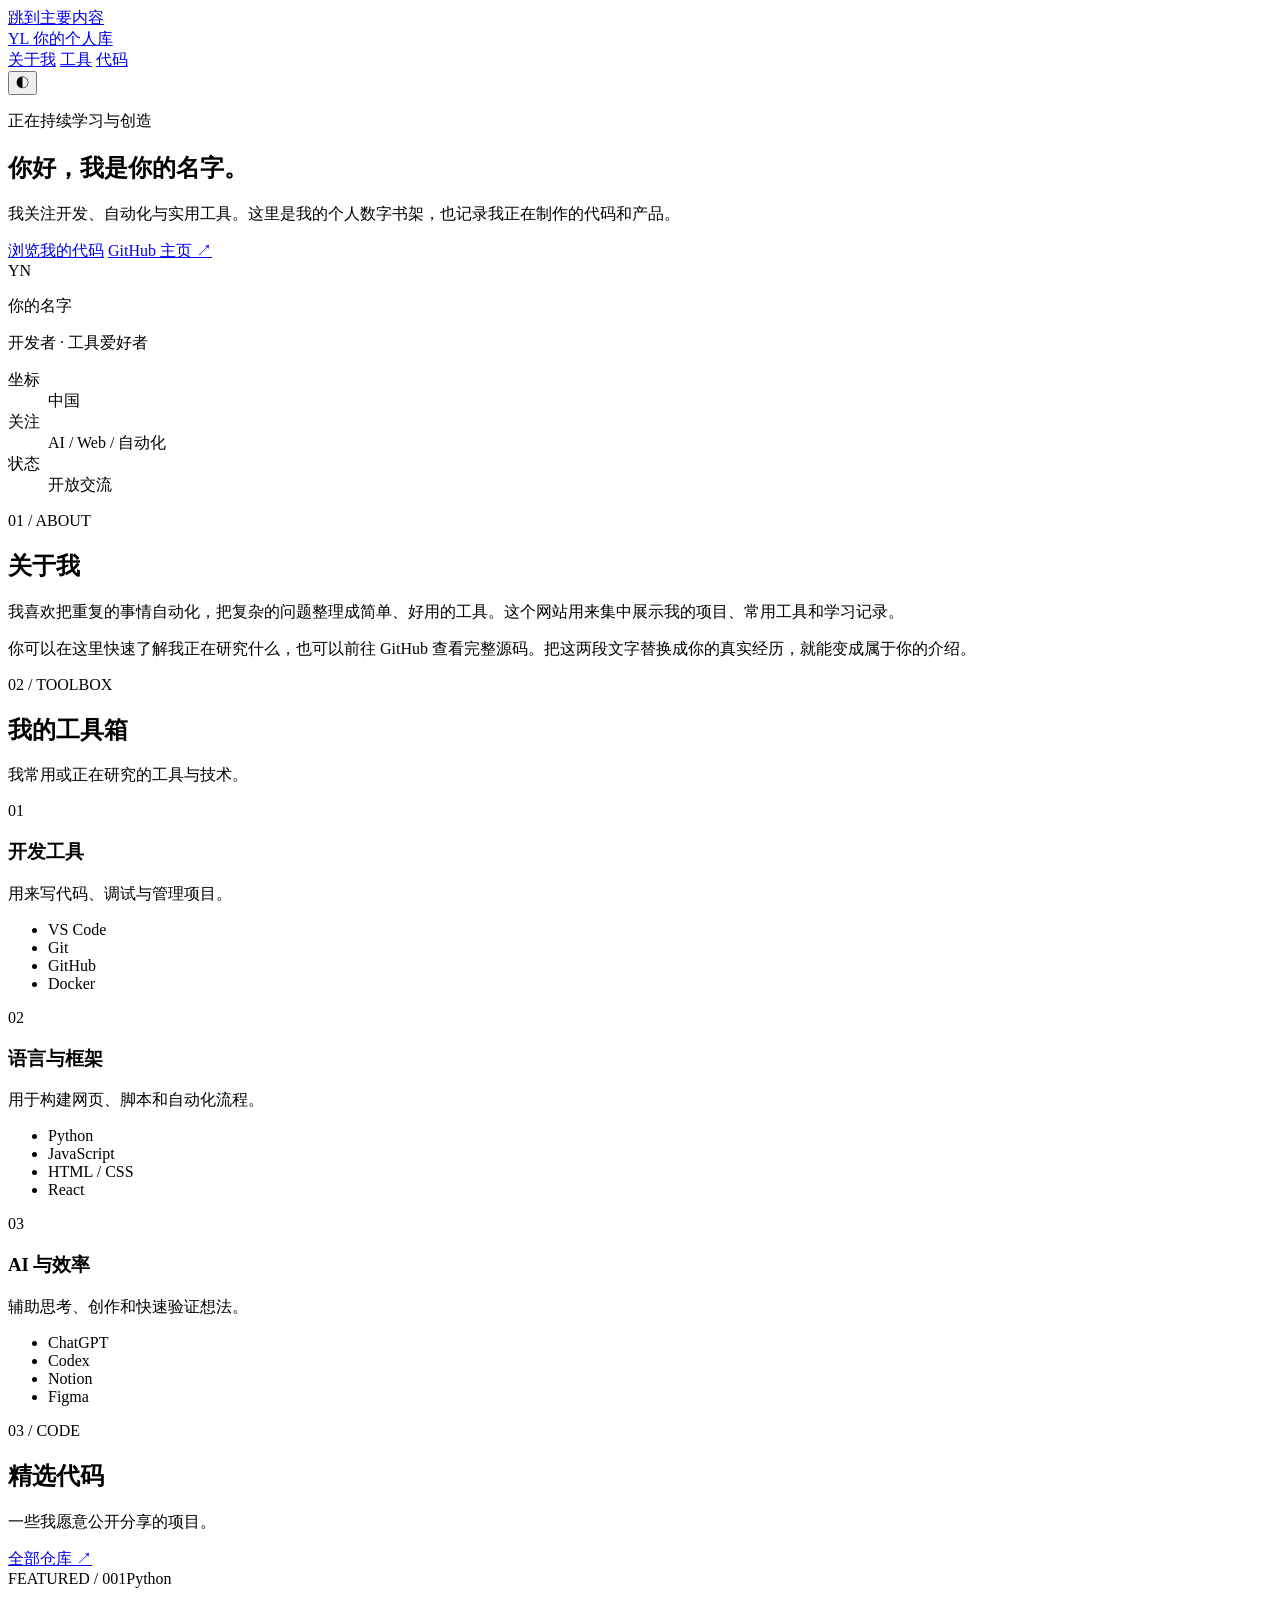
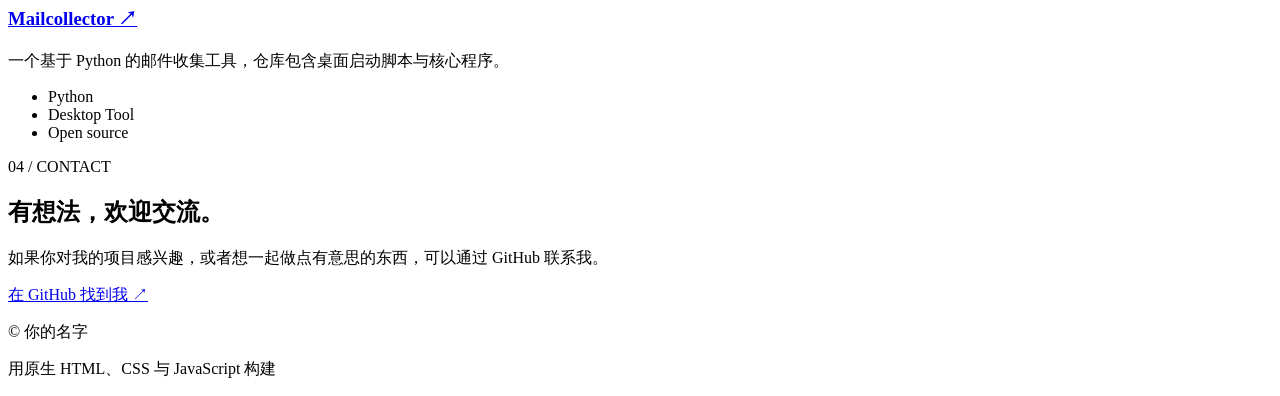
==== index.html @ f35c68fc "Add index.html" ====
<!doctype html>
<html lang="zh-CN">
  <head>
    <meta charset="UTF-8" />
    <meta name="viewport" content="width=device-width, initial-scale=1.0" />
    <meta
      name="description"
      content="一个简洁的个人开发者主页，用来介绍自己、展示常用工具和代码项目。"
    />
    <meta name="theme-color" content="#0b1020" />
    <title>你的名字｜个人工具与代码库</title>
    <link
      rel="icon"
      type="image/svg+xml"
      href="data:image/svg+xml,%3Csvg xmlns='http://www.w3.org/2000/svg' viewBox='0 0 64 64'%3E%3Crect width='64' height='64' rx='16' fill='%230b1020'/%3E%3Cpath d='M18 22h28v8H18zm0 12h18v8H18z' fill='%23d7ff64'/%3E%3C/svg%3E"
    />
    <link rel="stylesheet" href="./style.css" />
    <script src="./script.js" defer></script>
  </head>
  <body>
    <a class="skip-link" href="#main">跳到主要内容</a>

    <header class="site-header">
      <a class="brand" href="#top" aria-label="返回首页">
        <span class="brand-mark" aria-hidden="true">YL</span>
        <span>你的个人库</span>
      </a>
      <nav class="nav" aria-label="主导航">
        <a href="#about">关于我</a>
        <a href="#tools">工具</a>
        <a href="#projects">代码</a>
      </nav>
      <button class="theme-button" type="button" aria-label="切换明暗主题" title="切换明暗主题">
        <span aria-hidden="true">◐</span>
      </button>
    </header>

    <main id="main">
      <section class="hero" id="top" aria-labelledby="hero-title">
        <div class="hero-copy">
          <p class="eyebrow"><span class="status-dot" aria-hidden="true"></span> 正在持续学习与创造</p>
          <h1 id="hero-title">你好，我是<span>你的名字</span>。</h1>
          <p class="hero-lead">
            我关注开发、自动化与实用工具。这里是我的个人数字书架，也记录我正在制作的代码和产品。
          </p>
          <div class="hero-actions">
            <a class="button button-primary" href="#projects">浏览我的代码</a>
            <a class="button button-secondary" href="https://github.com/2631646035-dot" target="_blank" rel="noreferrer">GitHub 主页 ↗</a>
          </div>
        </div>

        <aside class="profile-card" aria-label="个人信息摘要">
          <div class="avatar" aria-hidden="true">YN</div>
          <div>
            <p class="profile-name">你的名字</p>
            <p class="profile-role">开发者 · 工具爱好者</p>
          </div>
          <dl class="quick-facts">
            <div><dt>坐标</dt><dd>中国</dd></div>
            <div><dt>关注</dt><dd>AI / Web / 自动化</dd></div>
            <div><dt>状态</dt><dd>开放交流</dd></div>
          </dl>
        </aside>
      </section>

      <section class="section about" id="about" aria-labelledby="about-title">
        <div class="section-heading">
          <p class="section-index">01 / ABOUT</p>
          <h2 id="about-title">关于我</h2>
        </div>
        <div class="about-copy">
          <p>
            我喜欢把重复的事情自动化，把复杂的问题整理成简单、好用的工具。这个网站用来集中展示我的项目、常用工具和学习记录。
          </p>
          <p>
            你可以在这里快速了解我正在研究什么，也可以前往 GitHub 查看完整源码。把这两段文字替换成你的真实经历，就能变成属于你的介绍。
          </p>
        </div>
      </section>

      <section class="section" id="tools" aria-labelledby="tools-title">
        <div class="section-heading">
          <p class="section-index">02 / TOOLBOX</p>
          <h2 id="tools-title">我的工具箱</h2>
          <p>我常用或正在研究的工具与技术。</p>
        </div>
        <div class="tool-grid">
          <article class="tool-card">
            <span class="tool-number">01</span>
            <h3>开发工具</h3>
            <p>用来写代码、调试与管理项目。</p>
            <ul class="tag-list" aria-label="开发工具列表">
              <li>VS Code</li><li>Git</li><li>GitHub</li><li>Docker</li>
            </ul>
          </article>
          <article class="tool-card featured">
            <span class="tool-number">02</span>
            <h3>语言与框架</h3>
            <p>用于构建网页、脚本和自动化流程。</p>
            <ul class="tag-list" aria-label="语言与框架列表">
              <li>Python</li><li>JavaScript</li><li>HTML / CSS</li><li>React</li>
            </ul>
          </article>
          <article class="tool-card">
            <span class="tool-number">03</span>
            <h3>AI 与效率</h3>
            <p>辅助思考、创作和快速验证想法。</p>
            <ul class="tag-list" aria-label="AI 与效率工具列表">
              <li>ChatGPT</li><li>Codex</li><li>Notion</li><li>Figma</li>
            </ul>
          </article>
        </div>
      </section>

      <section class="section" id="projects" aria-labelledby="projects-title">
        <div class="section-heading project-heading">
          <div>
            <p class="section-index">03 / CODE</p>
            <h2 id="projects-title">精选代码</h2>
            <p>一些我愿意公开分享的项目。</p>
          </div>
          <a class="text-link" href="https://github.com/2631646035-dot?tab=repositories" target="_blank" rel="noreferrer">全部仓库 ↗</a>
        </div>
        <div class="project-list">
          <article class="project-card">
            <div class="project-topline"><span>FEATURED / 001</span><span>Python</span></div>
            <h3><a href="https://github.com/2631646035-dot/Mailcollector" target="_blank" rel="noreferrer">Mailcollector ↗</a></h3>
            <p>一个基于 Python 的邮件收集工具，仓库包含桌面启动脚本与核心程序。</p>
            <ul class="project-meta"><li>Python</li><li>Desktop Tool</li><li>Open source</li></ul>
          </article>
        </div>
      </section>

      <section class="contact" aria-labelledby="contact-title">
        <p class="section-index">04 / CONTACT</p>
        <h2 id="contact-title">有想法，欢迎交流。</h2>
        <p>如果你对我的项目感兴趣，或者想一起做点有意思的东西，可以通过 GitHub 联系我。</p>
        <a class="button button-primary" href="https://github.com/2631646035-dot" target="_blank" rel="noreferrer">在 GitHub 找到我 ↗</a>
      </section>
    </main>

    <footer class="footer">
      <p>© <span id="year"></span> 你的名字</p>
      <p>用原生 HTML、CSS 与 JavaScript 构建</p>
    </footer>
  </body>
</html>
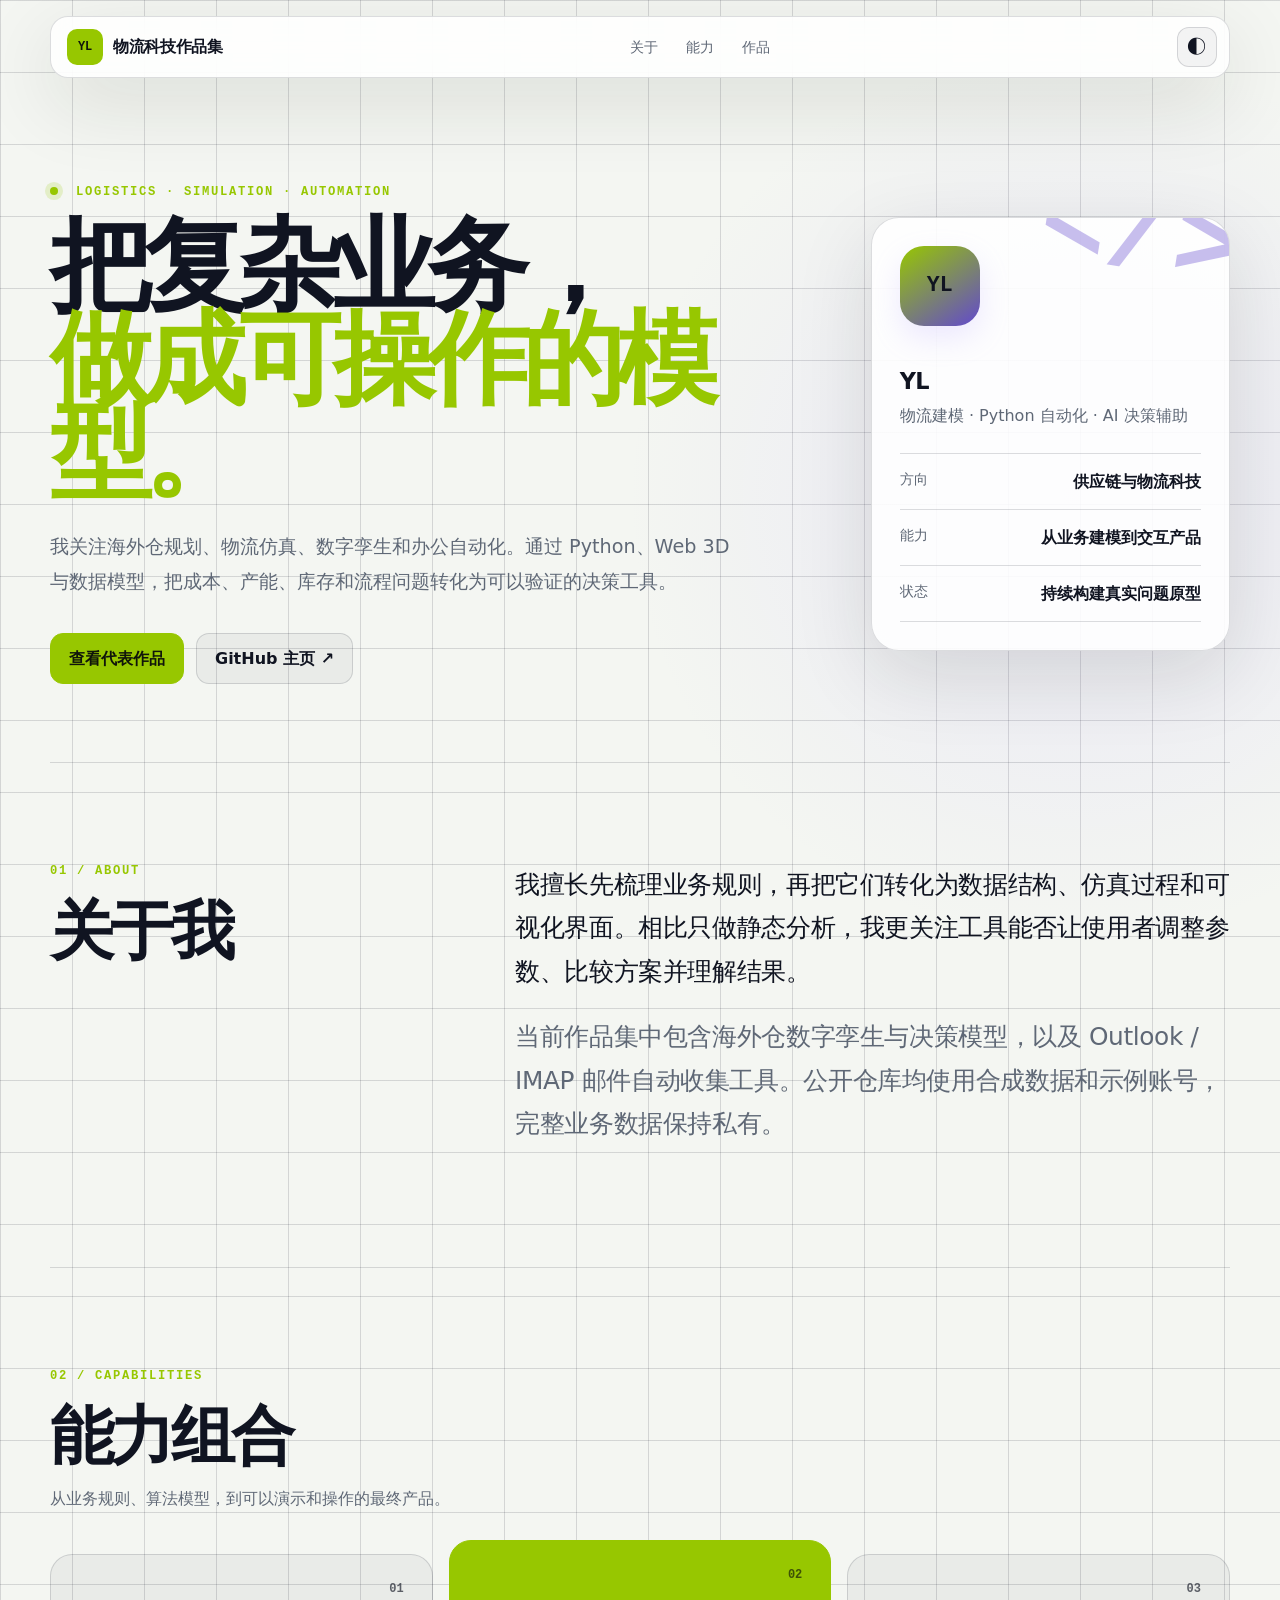
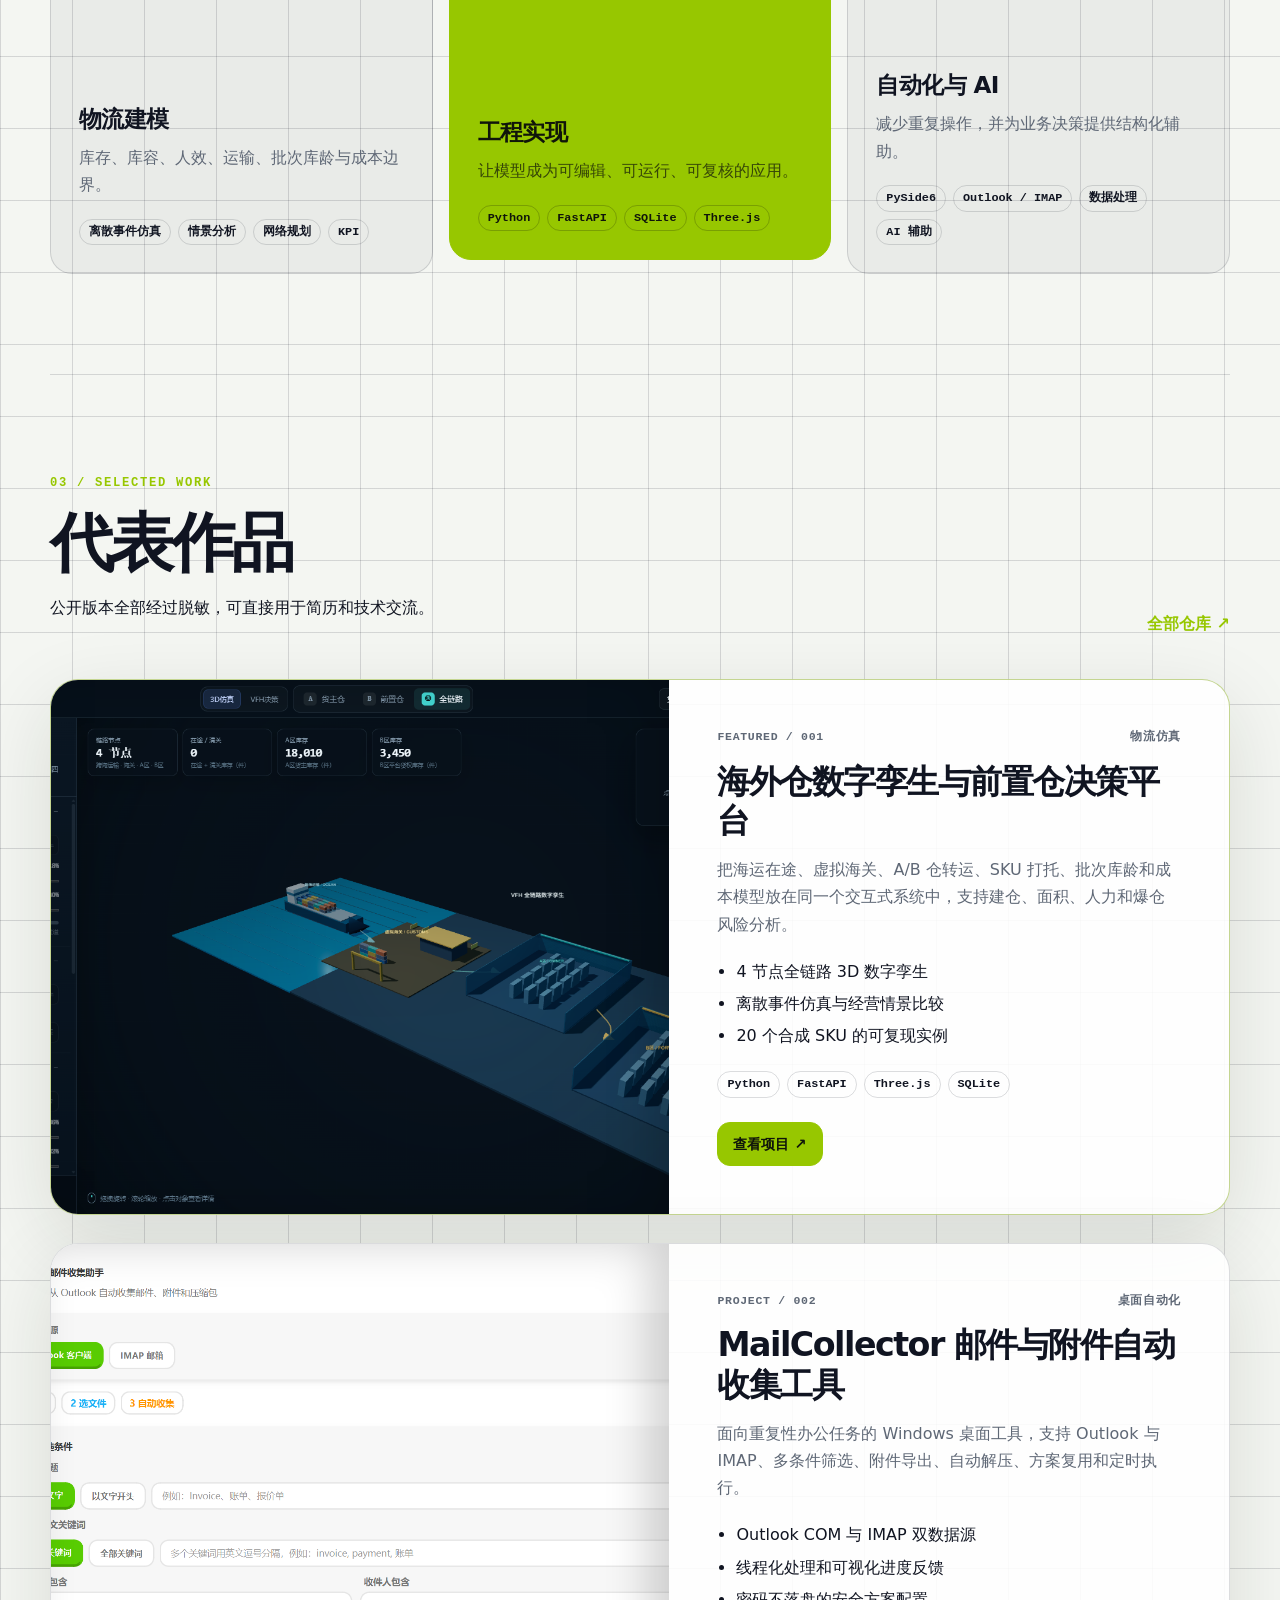
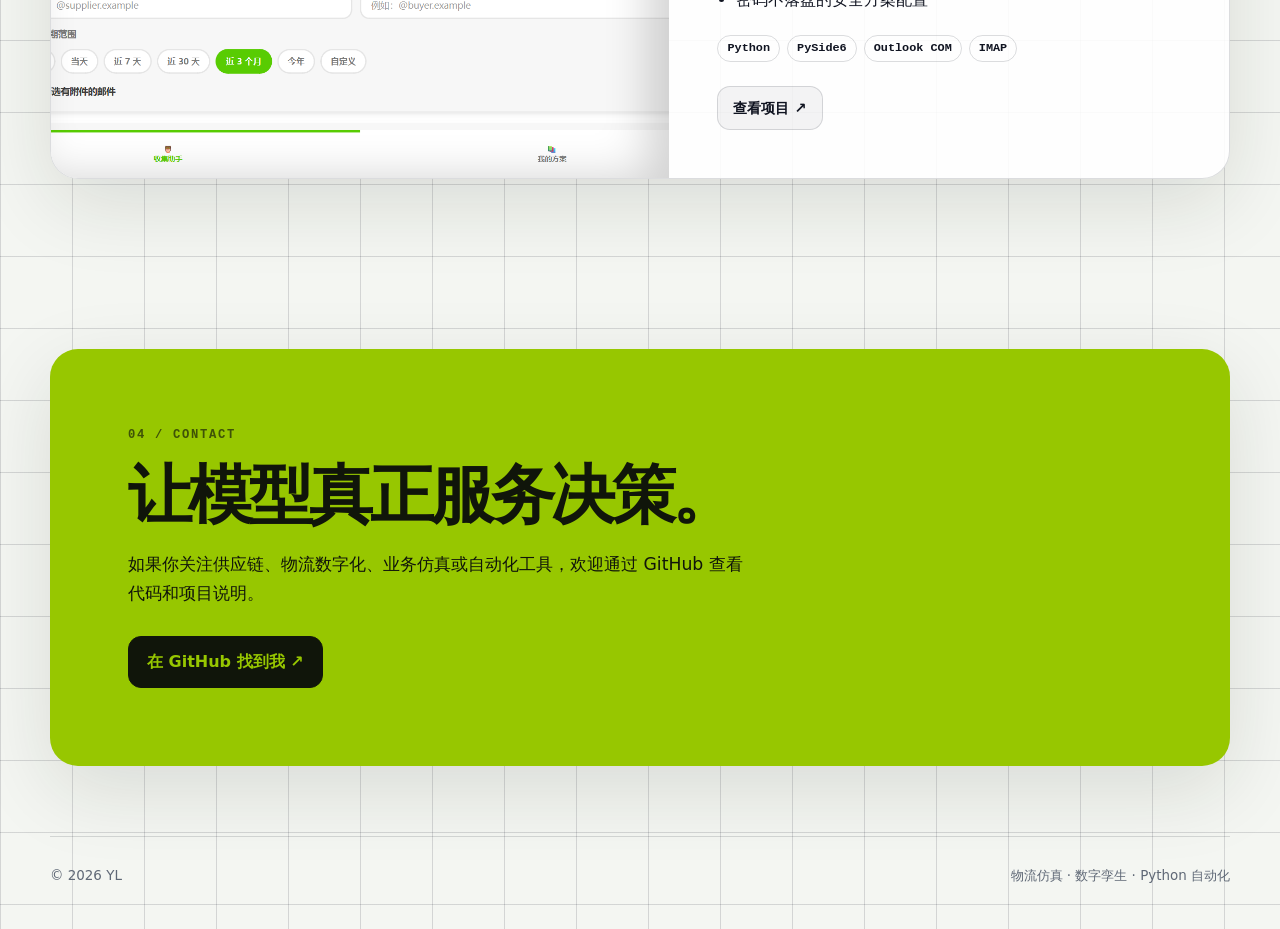
==== commit c9cebdbd: "Showcase logistics simulation and automation projects" ====
--- a/index.html
+++ b/index.html
@@ -5,10 +5,10 @@
     <meta name="viewport" content="width=device-width, initial-scale=1.0" />
     <meta
       name="description"
-      content="一个简洁的个人开发者主页，用来介绍自己、展示常用工具和代码项目。"
+      content="YL 的物流仿真、数字孪生、Python 自动化与 AI 决策辅助作品集。"
     />
     <meta name="theme-color" content="#0b1020" />
-    <title>你的名字｜个人工具与代码库</title>
+    <title>YL｜物流仿真与自动化作品集</title>
     <link
       rel="icon"
       type="image/svg+xml"
@@ -23,12 +23,12 @@
     <header class="site-header">
       <a class="brand" href="#top" aria-label="返回首页">
         <span class="brand-mark" aria-hidden="true">YL</span>
-        <span>你的个人库</span>
+        <span>物流科技作品集</span>
       </a>
       <nav class="nav" aria-label="主导航">
-        <a href="#about">关于我</a>
-        <a href="#tools">工具</a>
-        <a href="#projects">代码</a>
+        <a href="#about">关于</a>
+        <a href="#capabilities">能力</a>
+        <a href="#projects">作品</a>
       </nav>
       <button class="theme-button" type="button" aria-label="切换明暗主题" title="切换明暗主题">
         <span aria-hidden="true">◐</span>
@@ -38,27 +38,27 @@
     <main id="main">
       <section class="hero" id="top" aria-labelledby="hero-title">
         <div class="hero-copy">
-          <p class="eyebrow"><span class="status-dot" aria-hidden="true"></span> 正在持续学习与创造</p>
-          <h1 id="hero-title">你好，我是<span>你的名字</span>。</h1>
+          <p class="eyebrow"><span class="status-dot" aria-hidden="true"></span> LOGISTICS · SIMULATION · AUTOMATION</p>
+          <h1 id="hero-title">把复杂业务，<span>做成可操作的模型。</span></h1>
           <p class="hero-lead">
-            我关注开发、自动化与实用工具。这里是我的个人数字书架，也记录我正在制作的代码和产品。
+            我关注海外仓规划、物流仿真、数字孪生和办公自动化。通过 Python、Web 3D 与数据模型，把成本、产能、库存和流程问题转化为可以验证的决策工具。
           </p>
           <div class="hero-actions">
-            <a class="button button-primary" href="#projects">浏览我的代码</a>
+            <a class="button button-primary" href="#projects">查看代表作品</a>
             <a class="button button-secondary" href="https://github.com/2631646035-dot" target="_blank" rel="noreferrer">GitHub 主页 ↗</a>
           </div>
         </div>
 
         <aside class="profile-card" aria-label="个人信息摘要">
-          <div class="avatar" aria-hidden="true">YN</div>
+          <div class="avatar" aria-hidden="true">YL</div>
           <div>
-            <p class="profile-name">你的名字</p>
-            <p class="profile-role">开发者 · 工具爱好者</p>
+            <p class="profile-name">YL</p>
+            <p class="profile-role">物流建模 · Python 自动化 · AI 决策辅助</p>
           </div>
           <dl class="quick-facts">
-            <div><dt>坐标</dt><dd>中国</dd></div>
-            <div><dt>关注</dt><dd>AI / Web / 自动化</dd></div>
-            <div><dt>状态</dt><dd>开放交流</dd></div>
+            <div><dt>方向</dt><dd>供应链与物流科技</dd></div>
+            <div><dt>能力</dt><dd>从业务建模到交互产品</dd></div>
+            <div><dt>状态</dt><dd>持续构建真实问题原型</dd></div>
           </dl>
         </aside>
       </section>
@@ -70,43 +70,43 @@
         </div>
         <div class="about-copy">
           <p>
-            我喜欢把重复的事情自动化，把复杂的问题整理成简单、好用的工具。这个网站用来集中展示我的项目、常用工具和学习记录。
+            我擅长先梳理业务规则，再把它们转化为数据结构、仿真过程和可视化界面。相比只做静态分析，我更关注工具能否让使用者调整参数、比较方案并理解结果。
           </p>
           <p>
-            你可以在这里快速了解我正在研究什么，也可以前往 GitHub 查看完整源码。把这两段文字替换成你的真实经历，就能变成属于你的介绍。
+            当前作品集中包含海外仓数字孪生与决策模型，以及 Outlook / IMAP 邮件自动收集工具。公开仓库均使用合成数据和示例账号，完整业务数据保持私有。
           </p>
         </div>
       </section>
 
-      <section class="section" id="tools" aria-labelledby="tools-title">
+      <section class="section" id="capabilities" aria-labelledby="capabilities-title">
         <div class="section-heading">
-          <p class="section-index">02 / TOOLBOX</p>
-          <h2 id="tools-title">我的工具箱</h2>
-          <p>我常用或正在研究的工具与技术。</p>
+          <p class="section-index">02 / CAPABILITIES</p>
+          <h2 id="capabilities-title">能力组合</h2>
+          <p>从业务规则、算法模型，到可以演示和操作的最终产品。</p>
         </div>
         <div class="tool-grid">
           <article class="tool-card">
             <span class="tool-number">01</span>
-            <h3>开发工具</h3>
-            <p>用来写代码、调试与管理项目。</p>
-            <ul class="tag-list" aria-label="开发工具列表">
-              <li>VS Code</li><li>Git</li><li>GitHub</li><li>Docker</li>
+            <h3>物流建模</h3>
+            <p>库存、库容、人效、运输、批次库龄与成本边界。</p>
+            <ul class="tag-list" aria-label="物流建模能力">
+              <li>离散事件仿真</li><li>情景分析</li><li>网络规划</li><li>KPI</li>
             </ul>
           </article>
           <article class="tool-card featured">
             <span class="tool-number">02</span>
-            <h3>语言与框架</h3>
-            <p>用于构建网页、脚本和自动化流程。</p>
-            <ul class="tag-list" aria-label="语言与框架列表">
-              <li>Python</li><li>JavaScript</li><li>HTML / CSS</li><li>React</li>
+            <h3>工程实现</h3>
+            <p>让模型成为可编辑、可运行、可复核的应用。</p>
+            <ul class="tag-list" aria-label="技术栈">
+              <li>Python</li><li>FastAPI</li><li>SQLite</li><li>Three.js</li>
             </ul>
           </article>
           <article class="tool-card">
             <span class="tool-number">03</span>
-            <h3>AI 与效率</h3>
-            <p>辅助思考、创作和快速验证想法。</p>
-            <ul class="tag-list" aria-label="AI 与效率工具列表">
-              <li>ChatGPT</li><li>Codex</li><li>Notion</li><li>Figma</li>
+            <h3>自动化与 AI</h3>
+            <p>减少重复操作，并为业务决策提供结构化辅助。</p>
+            <ul class="tag-list" aria-label="自动化与 AI 能力">
+              <li>PySide6</li><li>Outlook / IMAP</li><li>数据处理</li><li>AI 辅助</li>
             </ul>
           </article>
         </div>
@@ -115,33 +115,67 @@
       <section class="section" id="projects" aria-labelledby="projects-title">
         <div class="section-heading project-heading">
           <div>
-            <p class="section-index">03 / CODE</p>
-            <h2 id="projects-title">精选代码</h2>
-            <p>一些我愿意公开分享的项目。</p>
+            <p class="section-index">03 / SELECTED WORK</p>
+            <h2 id="projects-title">代表作品</h2>
+            <p>公开版本全部经过脱敏，可直接用于简历和技术交流。</p>
           </div>
           <a class="text-link" href="https://github.com/2631646035-dot?tab=repositories" target="_blank" rel="noreferrer">全部仓库 ↗</a>
         </div>
-        <div class="project-list">
+
+        <div class="project-gallery">
+          <article class="project-card project-featured">
+            <a class="project-visual" href="https://github.com/2631646035-dot/vfh-warehouse-digital-twin-demo" target="_blank" rel="noreferrer" aria-label="查看海外仓数字孪生项目">
+              <img src="./assets/vfh-digital-twin.png" alt="海外仓数字孪生全链路 3D 视角" />
+            </a>
+            <div class="project-content">
+              <div class="project-topline"><span>FEATURED / 001</span><span>物流仿真</span></div>
+              <h3>海外仓数字孪生与前置仓决策平台</h3>
+              <p>把海运在途、虚拟海关、A/B 仓转运、SKU 打托、批次库龄和成本模型放在同一个交互式系统中，支持建仓、面积、人力和爆仓风险分析。</p>
+              <ul class="project-points">
+                <li>4 节点全链路 3D 数字孪生</li>
+                <li>离散事件仿真与经营情景比较</li>
+                <li>20 个合成 SKU 的可复现实例</li>
+              </ul>
+              <ul class="project-meta"><li>Python</li><li>FastAPI</li><li>Three.js</li><li>SQLite</li></ul>
+              <div class="project-actions">
+                <a class="button button-primary" href="https://github.com/2631646035-dot/vfh-warehouse-digital-twin-demo" target="_blank" rel="noreferrer">查看项目 ↗</a>
+              </div>
+            </div>
+          </article>
+
           <article class="project-card">
-            <div class="project-topline"><span>FEATURED / 001</span><span>Python</span></div>
-            <h3><a href="https://github.com/2631646035-dot/Mailcollector" target="_blank" rel="noreferrer">Mailcollector ↗</a></h3>
-            <p>一个基于 Python 的邮件收集工具，仓库包含桌面启动脚本与核心程序。</p>
-            <ul class="project-meta"><li>Python</li><li>Desktop Tool</li><li>Open source</li></ul>
+            <a class="project-visual" href="https://github.com/2631646035-dot/mailcollector-desktop-demo" target="_blank" rel="noreferrer" aria-label="查看邮件自动收集工具">
+              <img src="./assets/mailcollector-desktop.png" alt="MailCollector 邮件自动收集工具界面" />
+            </a>
+            <div class="project-content">
+              <div class="project-topline"><span>PROJECT / 002</span><span>桌面自动化</span></div>
+              <h3>MailCollector 邮件与附件自动收集工具</h3>
+              <p>面向重复性办公任务的 Windows 桌面工具，支持 Outlook 与 IMAP、多条件筛选、附件导出、自动解压、方案复用和定时执行。</p>
+              <ul class="project-points">
+                <li>Outlook COM 与 IMAP 双数据源</li>
+                <li>线程化处理和可视化进度反馈</li>
+                <li>密码不落盘的安全方案配置</li>
+              </ul>
+              <ul class="project-meta"><li>Python</li><li>PySide6</li><li>Outlook COM</li><li>IMAP</li></ul>
+              <div class="project-actions">
+                <a class="button button-secondary" href="https://github.com/2631646035-dot/mailcollector-desktop-demo" target="_blank" rel="noreferrer">查看项目 ↗</a>
+              </div>
+            </div>
           </article>
         </div>
       </section>
 
       <section class="contact" aria-labelledby="contact-title">
         <p class="section-index">04 / CONTACT</p>
-        <h2 id="contact-title">有想法，欢迎交流。</h2>
-        <p>如果你对我的项目感兴趣，或者想一起做点有意思的东西，可以通过 GitHub 联系我。</p>
+        <h2 id="contact-title">让模型真正服务决策。</h2>
+        <p>如果你关注供应链、物流数字化、业务仿真或自动化工具，欢迎通过 GitHub 查看代码和项目说明。</p>
         <a class="button button-primary" href="https://github.com/2631646035-dot" target="_blank" rel="noreferrer">在 GitHub 找到我 ↗</a>
       </section>
     </main>
 
     <footer class="footer">
-      <p>© <span id="year"></span> 你的名字</p>
-      <p>用原生 HTML、CSS 与 JavaScript 构建</p>
+      <p>© <span id="year"></span> YL</p>
+      <p>物流仿真 · 数字孪生 · Python 自动化</p>
     </footer>
   </body>
 </html>
--- a/style.css
+++ b/style.css
@@ -0,0 +1,195 @@
+:root {
+  color-scheme: dark;
+  --bg: #0b1020;
+  --bg-elevated: #12182a;
+  --surface: rgba(255, 255, 255, 0.045);
+  --surface-hover: rgba(255, 255, 255, 0.075);
+  --text: #f4f7fb;
+  --muted: #a7b0c2;
+  --line: rgba(255, 255, 255, 0.12);
+  --accent: #d7ff64;
+  --accent-ink: #10150a;
+  --violet: #a995ff;
+  --shadow: 0 24px 80px rgba(0, 0, 0, 0.28);
+  --max: 1180px;
+}
+
+[data-theme="light"] {
+  color-scheme: light;
+  --bg: #f4f6f2;
+  --bg-elevated: #ffffff;
+  --surface: rgba(11, 16, 32, 0.045);
+  --surface-hover: rgba(11, 16, 32, 0.075);
+  --text: #101421;
+  --muted: #5f6876;
+  --line: rgba(11, 16, 32, 0.14);
+  --accent: #97c700;
+  --accent-ink: #10150a;
+  --violet: #6249ce;
+  --shadow: 0 24px 80px rgba(26, 34, 19, 0.12);
+}
+
+* { box-sizing: border-box; }
+html { scroll-behavior: smooth; }
+body {
+  margin: 0;
+  min-width: 320px;
+  background:
+    radial-gradient(circle at 84% 12%, rgba(169, 149, 255, 0.15), transparent 28rem),
+    linear-gradient(var(--line) 1px, transparent 1px),
+    linear-gradient(90deg, var(--line) 1px, transparent 1px),
+    var(--bg);
+  background-size: auto, 72px 72px, 72px 72px, auto;
+  color: var(--text);
+  font-family: Inter, ui-sans-serif, system-ui, -apple-system, BlinkMacSystemFont, "Segoe UI", "Microsoft YaHei", sans-serif;
+  font-size: 16px;
+  line-height: 1.7;
+  transition: background-color .25s ease, color .25s ease;
+}
+
+a { color: inherit; text-decoration: none; }
+a:focus-visible, button:focus-visible { outline: 3px solid var(--accent); outline-offset: 4px; }
+.skip-link { position: fixed; left: 16px; top: -80px; z-index: 20; padding: 8px 12px; background: var(--accent); color: var(--accent-ink); }
+.skip-link:focus { top: 16px; }
+
+.site-header {
+  position: sticky;
+  top: 0;
+  z-index: 10;
+  width: min(calc(100% - 32px), var(--max));
+  margin: 16px auto 0;
+  padding: 10px 12px 10px 16px;
+  display: flex;
+  align-items: center;
+  justify-content: space-between;
+  gap: 24px;
+  border: 1px solid var(--line);
+  border-radius: 18px;
+  background: color-mix(in srgb, var(--bg-elevated) 84%, transparent);
+  box-shadow: var(--shadow);
+  backdrop-filter: blur(18px);
+}
+.brand { display: inline-flex; align-items: center; gap: 10px; font-weight: 760; letter-spacing: -.02em; }
+.brand-mark { display: grid; place-items: center; width: 36px; height: 36px; border-radius: 10px; background: var(--accent); color: var(--accent-ink); font: 800 12px/1 ui-monospace, monospace; }
+.nav { display: flex; gap: 28px; color: var(--muted); font-size: .9rem; }
+.nav a { transition: color .2s ease; }
+.nav a:hover { color: var(--text); }
+.theme-button { width: 40px; height: 40px; border: 1px solid var(--line); border-radius: 12px; background: var(--surface); color: var(--text); cursor: pointer; font-size: 1.2rem; }
+.theme-button:hover { background: var(--surface-hover); }
+
+main, .footer { width: min(calc(100% - 40px), var(--max)); margin-inline: auto; }
+.hero { min-height: 76vh; padding: 100px 0 72px; display: grid; grid-template-columns: minmax(0, 1.4fr) minmax(280px, .7fr); gap: clamp(42px, 8vw, 110px); align-items: center; }
+.eyebrow, .section-index { margin: 0 0 18px; color: var(--accent); font: 700 .76rem/1.4 ui-monospace, SFMono-Regular, Consolas, monospace; letter-spacing: .14em; text-transform: uppercase; }
+.status-dot { display: inline-block; width: 8px; height: 8px; margin-right: 9px; border-radius: 99px; background: var(--accent); box-shadow: 0 0 0 5px color-mix(in srgb, var(--accent) 18%, transparent); }
+h1, h2, h3, p { overflow-wrap: anywhere; }
+h1 { max-width: 900px; margin: 0; font-size: clamp(3.4rem, 8vw, 7.5rem); line-height: .91; letter-spacing: -.075em; }
+h1 span { display: block; color: var(--accent); }
+.hero-lead { max-width: 680px; margin: 32px 0 0; color: var(--muted); font-size: clamp(1.05rem, 1.5vw, 1.28rem); line-height: 1.8; }
+.hero-actions { display: flex; flex-wrap: wrap; gap: 12px; margin-top: 34px; }
+.button { display: inline-flex; min-height: 48px; align-items: center; justify-content: center; padding: 11px 18px; border: 1px solid var(--line); border-radius: 13px; font-weight: 720; transition: transform .2s ease, background-color .2s ease, border-color .2s ease; }
+.button:hover { transform: translateY(-2px); }
+.button-primary { border-color: var(--accent); background: var(--accent); color: var(--accent-ink); }
+.button-secondary { background: var(--surface); }
+.button-secondary:hover { background: var(--surface-hover); }
+
+.profile-card { position: relative; overflow: hidden; padding: 28px; border: 1px solid var(--line); border-radius: 28px; background: color-mix(in srgb, var(--bg-elevated) 88%, transparent); box-shadow: var(--shadow); }
+.profile-card::after { content: "</>"; position: absolute; right: -12px; top: -35px; color: color-mix(in srgb, var(--violet) 35%, transparent); font: 800 7rem/1 ui-monospace, monospace; transform: rotate(9deg); }
+.avatar { position: relative; z-index: 1; display: grid; place-items: center; width: 80px; height: 80px; margin-bottom: 36px; border-radius: 24px; background: linear-gradient(145deg, var(--accent), var(--violet)); color: #101421; font: 850 1.35rem/1 ui-monospace, monospace; box-shadow: 0 12px 30px rgba(169, 149, 255, .2); }
+.profile-name { margin: 0; font-size: 1.4rem; font-weight: 780; letter-spacing: -.03em; }
+.profile-role { margin: 2px 0 24px; color: var(--muted); }
+.quick-facts { margin: 0; border-top: 1px solid var(--line); }
+.quick-facts div { display: grid; grid-template-columns: 74px 1fr; gap: 16px; padding: 14px 0; border-bottom: 1px solid var(--line); }
+.quick-facts dt { color: var(--muted); font-size: .85rem; }
+.quick-facts dd { margin: 0; text-align: right; font-weight: 650; }
+
+.section { padding: 100px 0; border-top: 1px solid var(--line); }
+.section-heading { margin-bottom: 42px; }
+.section-heading h2, .contact h2 { margin: 0; font-size: clamp(2.3rem, 5vw, 4.3rem); line-height: 1.06; letter-spacing: -.055em; }
+.section-heading > p:last-child { margin: 14px 0 0; color: var(--muted); }
+.about { display: grid; grid-template-columns: .7fr 1.3fr; gap: 80px; }
+.about-copy { max-width: 760px; }
+.about-copy p { margin: 0 0 22px; font-size: clamp(1.15rem, 2vw, 1.55rem); line-height: 1.75; letter-spacing: -.015em; }
+.about-copy p:last-child { color: var(--muted); }
+
+.tool-grid { display: grid; grid-template-columns: repeat(3, 1fr); gap: 16px; }
+.tool-card { min-height: 320px; padding: 28px; display: flex; flex-direction: column; border: 1px solid var(--line); border-radius: 22px; background: var(--surface); transition: transform .25s ease, background-color .25s ease, border-color .25s ease; }
+.tool-card:hover { transform: translateY(-6px); background: var(--surface-hover); border-color: color-mix(in srgb, var(--accent) 45%, var(--line)); }
+.tool-card.featured { background: var(--accent); color: var(--accent-ink); border-color: var(--accent); transform: translateY(-14px); }
+.tool-card.featured:hover { transform: translateY(-20px); }
+.tool-number { margin-left: auto; font: 700 .75rem/1 ui-monospace, monospace; opacity: .65; }
+.tool-card h3 { margin: auto 0 6px; font-size: 1.45rem; letter-spacing: -.025em; }
+.tool-card p { margin: 0 0 20px; color: var(--muted); }
+.tool-card.featured p { color: rgba(16, 21, 10, .72); }
+.tag-list, .project-meta { display: flex; flex-wrap: wrap; gap: 7px; margin: 0; padding: 0; list-style: none; }
+.tag-list li, .project-meta li { padding: 5px 9px; border: 1px solid var(--line); border-radius: 99px; font: 650 .74rem/1.25 ui-monospace, monospace; }
+.tool-card.featured .tag-list li { border-color: rgba(16, 21, 10, .22); }
+
+.project-heading { display: flex; align-items: flex-end; justify-content: space-between; gap: 28px; }
+.text-link { color: var(--accent); font-weight: 720; white-space: nowrap; }
+.project-gallery { display: grid; gap: 28px; }
+.project-card {
+  overflow: hidden;
+  display: grid;
+  grid-template-columns: minmax(320px, 1.05fr) minmax(320px, .95fr);
+  border: 1px solid var(--line);
+  border-radius: 28px;
+  background: color-mix(in srgb, var(--bg-elevated) 88%, transparent);
+  box-shadow: var(--shadow);
+}
+.project-card.project-featured { border-color: color-mix(in srgb, var(--accent) 35%, var(--line)); }
+.project-visual { position: relative; min-height: 390px; overflow: hidden; background: #06111c; }
+.project-visual::after { content: ""; position: absolute; inset: 0; box-shadow: inset -20px 0 45px rgba(0,0,0,.18); pointer-events: none; }
+.project-visual img { width: 100%; height: 100%; object-fit: cover; object-position: center; display: block; transition: transform .5s ease; }
+.project-visual:hover img { transform: scale(1.025); }
+.project-content { padding: clamp(28px, 4vw, 48px); display: flex; flex-direction: column; align-items: flex-start; }
+.project-card h3 { margin: 16px 0; font-size: clamp(1.55rem, 2.6vw, 2.35rem); line-height: 1.18; letter-spacing: -.045em; }
+.project-content > p { margin: 0 0 20px; color: var(--muted); }
+.project-topline { width: 100%; display: flex; justify-content: space-between; gap: 16px; color: var(--muted); font: 700 .72rem/1.5 ui-monospace, monospace; letter-spacing: .06em; }
+.project-points { margin: 0 0 22px; padding-left: 19px; color: var(--text); }
+.project-points li + li { margin-top: 5px; }
+.project-meta { margin-top: auto; }
+.project-actions { margin-top: 24px; }
+.project-actions .button { min-height: 44px; padding: 8px 15px; font-size: .9rem; }
+
+.contact { margin: 70px 0; padding: clamp(34px, 7vw, 78px); border-radius: 28px; background: var(--accent); color: var(--accent-ink); box-shadow: var(--shadow); }
+.contact .section-index { color: rgba(16, 21, 10, .66); }
+.contact p:not(.section-index) { max-width: 620px; margin: 20px 0 28px; font-size: 1.08rem; }
+.contact .button-primary { background: var(--accent-ink); color: var(--accent); border-color: var(--accent-ink); }
+.footer { padding: 28px 0 42px; display: flex; justify-content: space-between; gap: 20px; color: var(--muted); border-top: 1px solid var(--line); font-size: .84rem; }
+.footer p { margin: 0; }
+
+@media (max-width: 860px) {
+  .hero { min-height: auto; padding-top: 76px; grid-template-columns: 1fr; }
+  .profile-card { max-width: 520px; }
+  .about { grid-template-columns: 1fr; gap: 12px; }
+  .tool-grid { grid-template-columns: 1fr; }
+  .tool-card { min-height: 240px; }
+  .tool-card.featured, .tool-card.featured:hover { transform: none; }
+  .project-card { grid-template-columns: 1fr; }
+  .project-visual { min-height: 0; aspect-ratio: 16 / 9; }
+  .project-visual::after { box-shadow: inset 0 -20px 45px rgba(0,0,0,.16); }
+}
+
+@media (max-width: 620px) {
+  body { background-size: auto, 44px 44px, 44px 44px, auto; }
+  .site-header { width: min(calc(100% - 20px), var(--max)); margin-top: 10px; }
+  .brand > span:last-child, .nav { display: none; }
+  .brand::after { content: "个人库"; }
+  main, .footer { width: min(calc(100% - 28px), var(--max)); }
+  .hero { padding: 64px 0 62px; }
+  h1 { font-size: clamp(3rem, 16vw, 5rem); }
+  .section { padding: 76px 0; }
+  .project-heading { display: block; }
+  .text-link { display: inline-block; margin-top: 20px; }
+  .project-card { border-radius: 22px; }
+  .project-content { padding: 24px 20px 28px; }
+  .project-topline { display: grid; gap: 2px; }
+  .contact { margin: 38px 0; border-radius: 22px; }
+  .footer { display: block; }
+  .footer p + p { margin-top: 4px; }
+}
+
+@media (prefers-reduced-motion: reduce) {
+  html { scroll-behavior: auto; }
+  *, *::before, *::after { transition-duration: .01ms !important; animation-duration: .01ms !important; }
+}
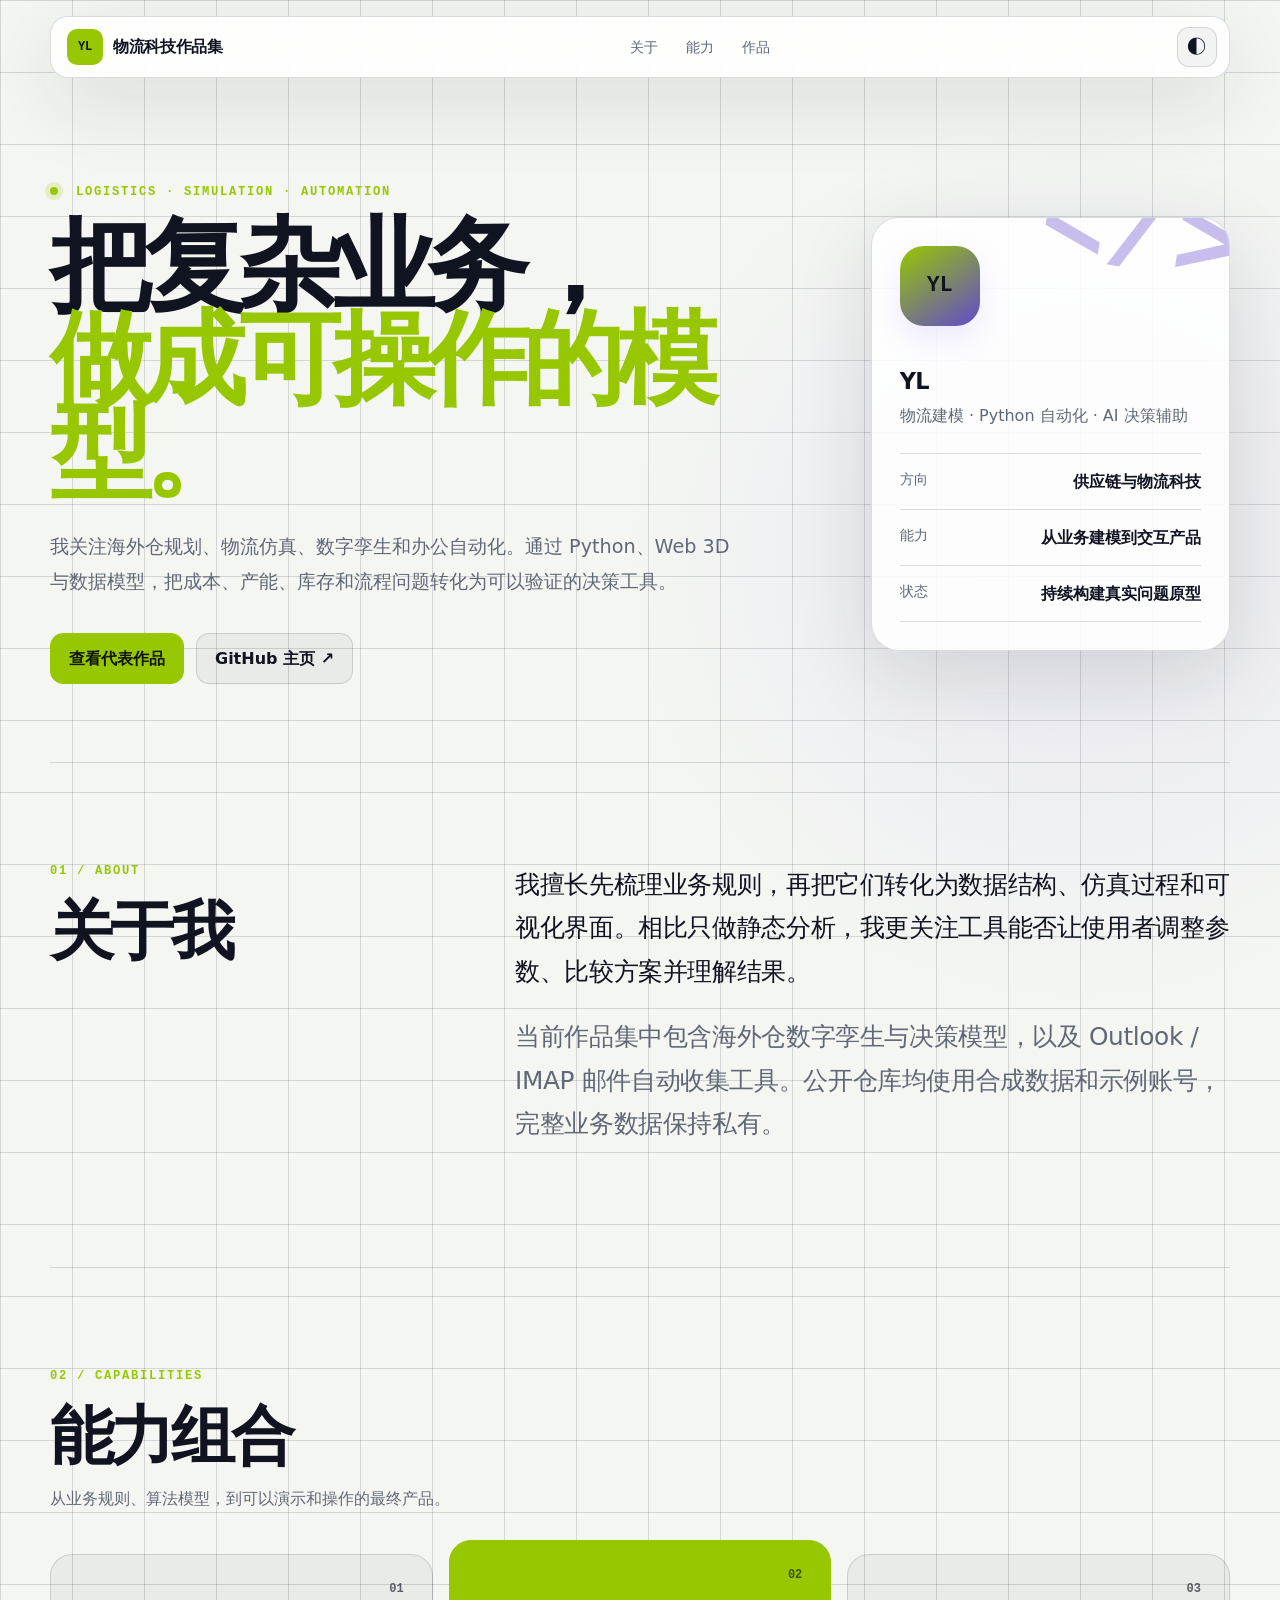
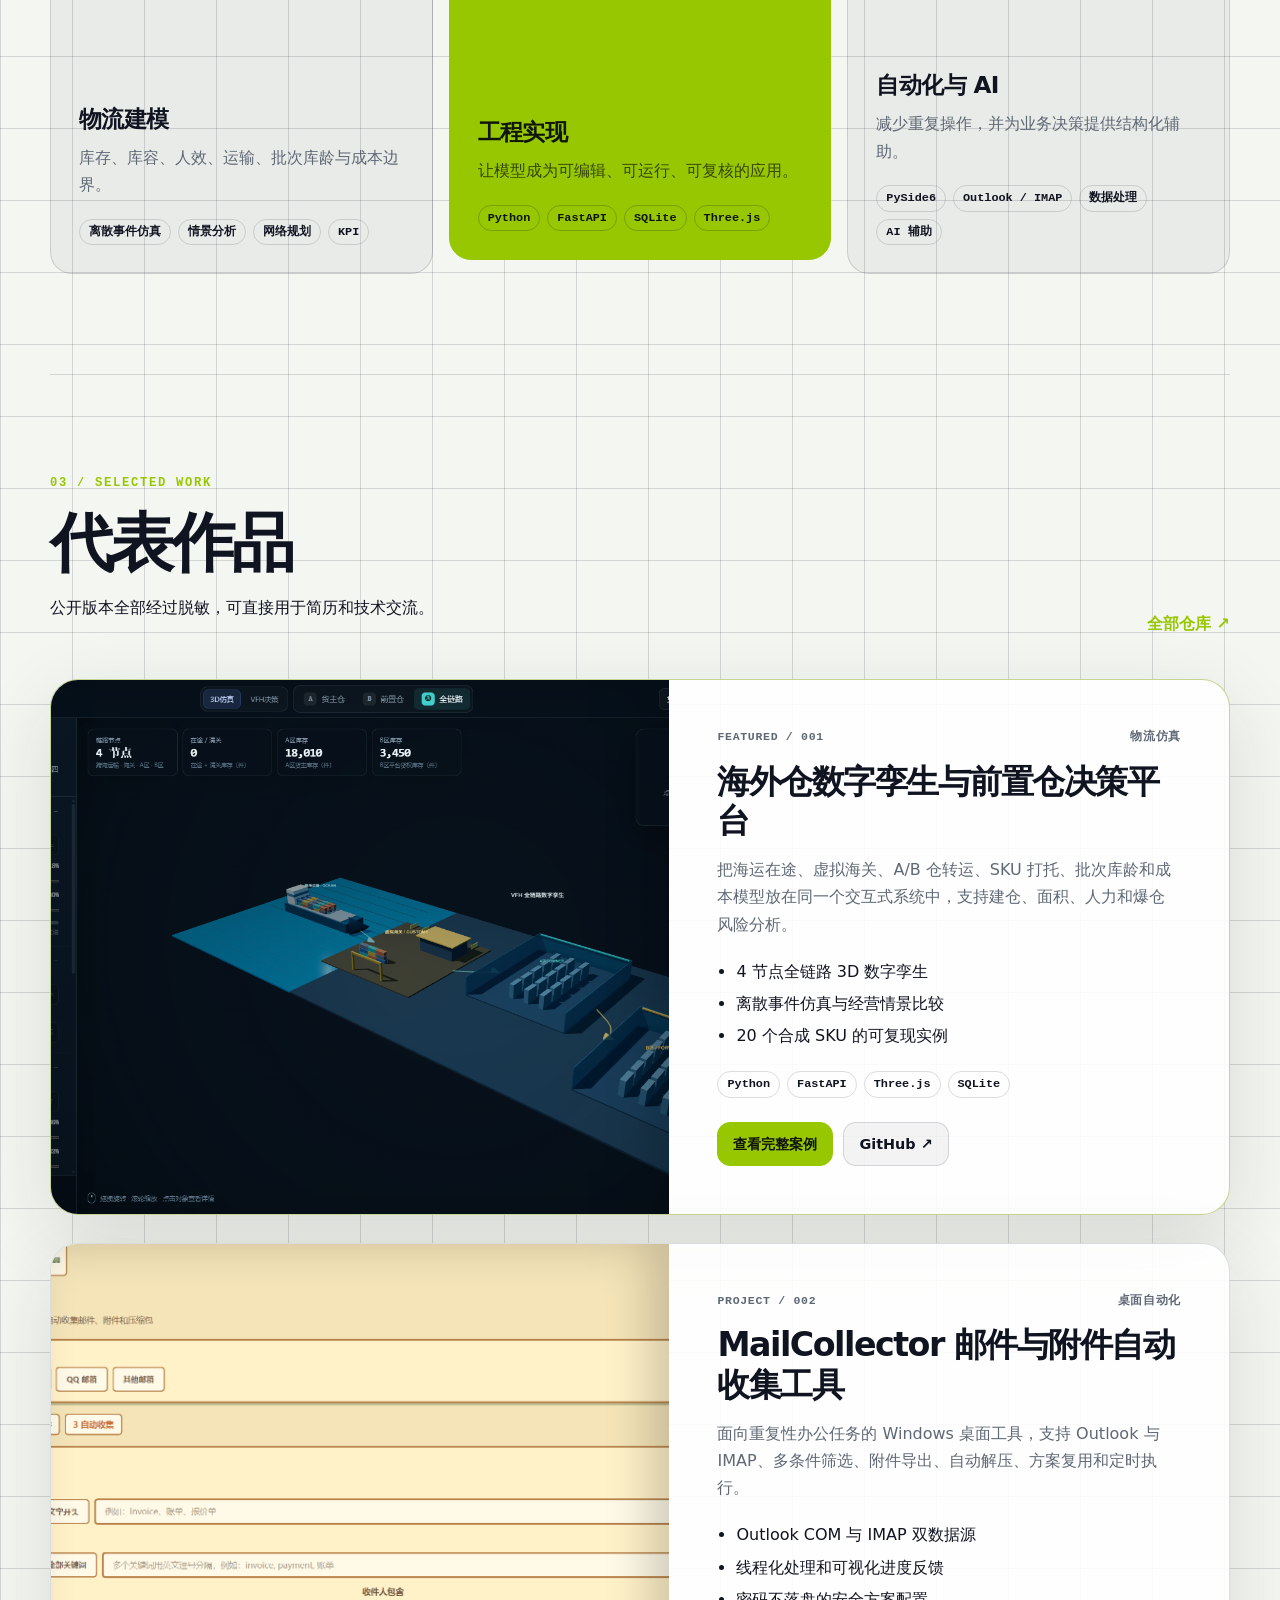
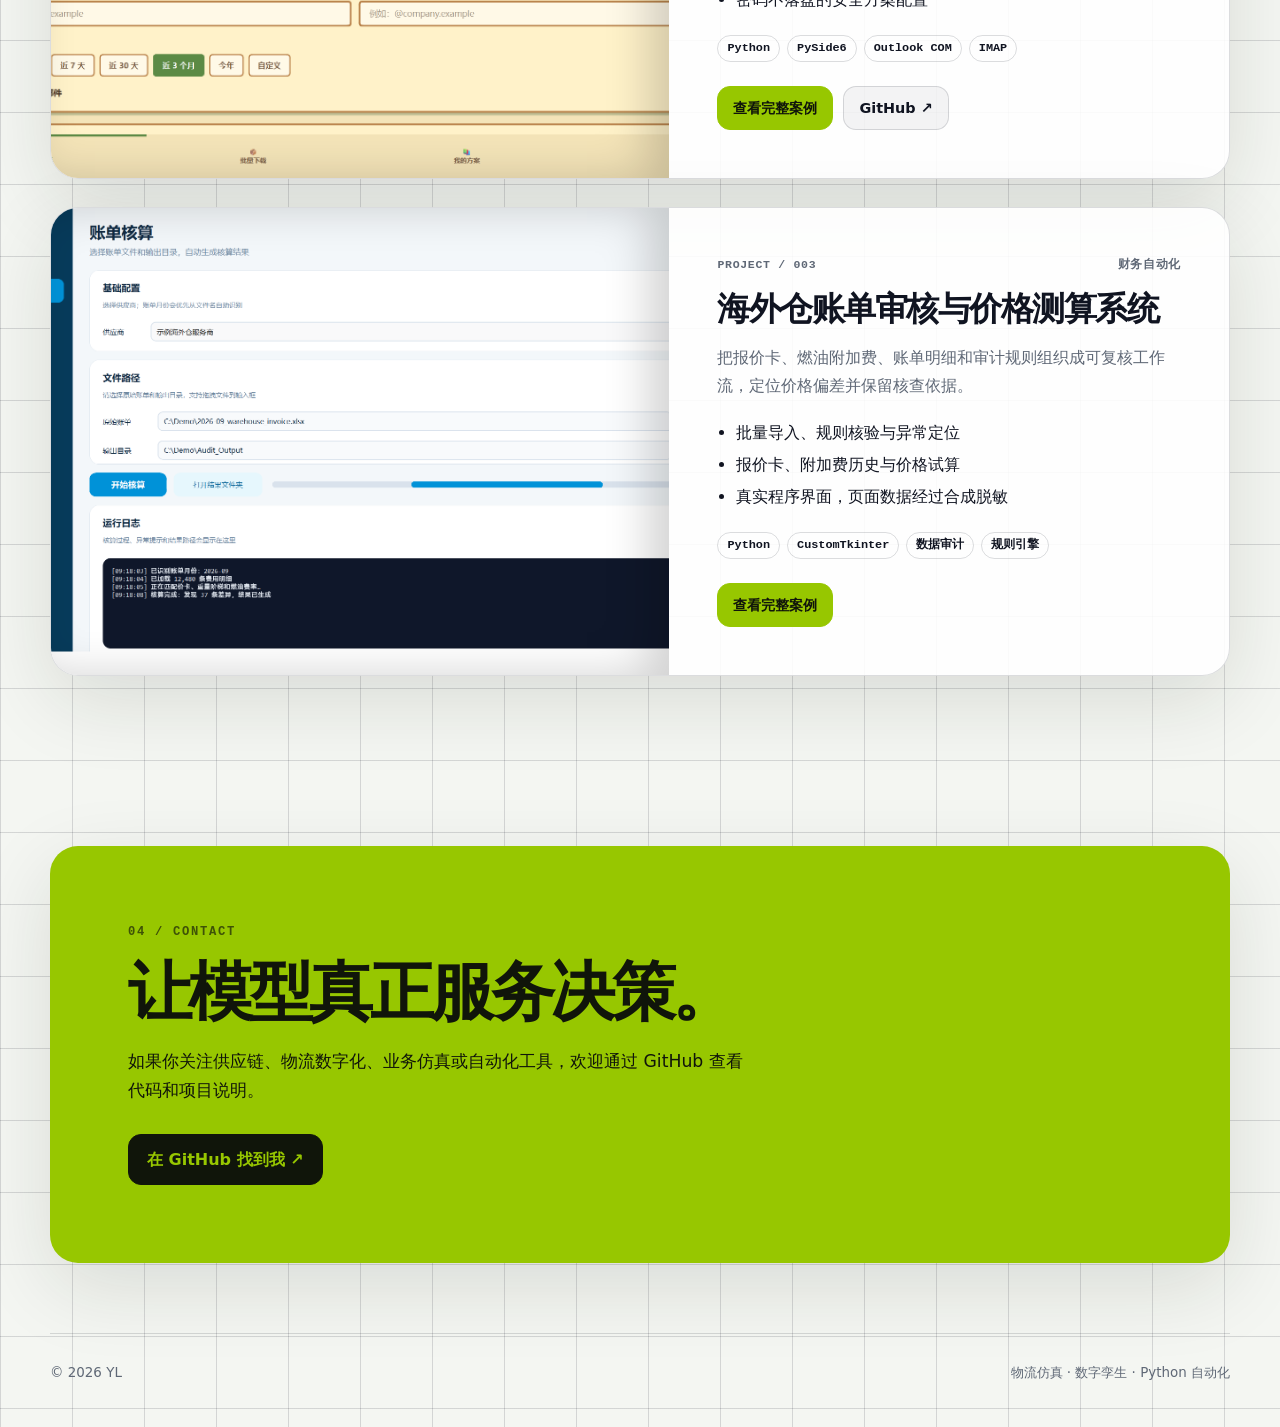
==== commit 4f0a7890: "Add detailed project case studies and gallery" ====
--- a/index.html
+++ b/index.html
@@ -124,8 +124,8 @@
 
         <div class="project-gallery">
           <article class="project-card project-featured">
-            <a class="project-visual" href="https://github.com/2631646035-dot/vfh-warehouse-digital-twin-demo" target="_blank" rel="noreferrer" aria-label="查看海外仓数字孪生项目">
-              <img src="./assets/vfh-digital-twin.png" alt="海外仓数字孪生全链路 3D 视角" />
+            <a class="project-visual" href="./projects/vfh-digital-twin.html" aria-label="查看海外仓数字孪生项目案例">
+              <img src="./assets/vfh/02-network-overview.png" alt="海外仓数字孪生全链路 3D 视角" />
             </a>
             <div class="project-content">
               <div class="project-topline"><span>FEATURED / 001</span><span>物流仿真</span></div>
@@ -138,14 +138,15 @@
               </ul>
               <ul class="project-meta"><li>Python</li><li>FastAPI</li><li>Three.js</li><li>SQLite</li></ul>
               <div class="project-actions">
-                <a class="button button-primary" href="https://github.com/2631646035-dot/vfh-warehouse-digital-twin-demo" target="_blank" rel="noreferrer">查看项目 ↗</a>
+                <a class="button button-primary" href="./projects/vfh-digital-twin.html">查看完整案例</a>
+                <a class="button button-secondary" href="https://github.com/2631646035-dot/vfh-warehouse-digital-twin-demo" target="_blank" rel="noreferrer">GitHub ↗</a>
               </div>
             </div>
           </article>
 
           <article class="project-card">
-            <a class="project-visual" href="https://github.com/2631646035-dot/mailcollector-desktop-demo" target="_blank" rel="noreferrer" aria-label="查看邮件自动收集工具">
-              <img src="./assets/mailcollector-desktop.png" alt="MailCollector 邮件自动收集工具界面" />
+            <a class="project-visual" href="./projects/mailcollector.html" aria-label="查看邮件自动收集工具案例">
+              <img src="./assets/mailcollector/01-filter-workflow.png" alt="MailCollector 邮件自动收集工具界面" />
             </a>
             <div class="project-content">
               <div class="project-topline"><span>PROJECT / 002</span><span>桌面自动化</span></div>
@@ -158,8 +159,27 @@
               </ul>
               <ul class="project-meta"><li>Python</li><li>PySide6</li><li>Outlook COM</li><li>IMAP</li></ul>
               <div class="project-actions">
-                <a class="button button-secondary" href="https://github.com/2631646035-dot/mailcollector-desktop-demo" target="_blank" rel="noreferrer">查看项目 ↗</a>
+                <a class="button button-primary" href="./projects/mailcollector.html">查看完整案例</a>
+                <a class="button button-secondary" href="https://github.com/2631646035-dot/mailcollector-desktop-demo" target="_blank" rel="noreferrer">GitHub ↗</a>
               </div>
+            </div>
+          </article>
+
+          <article class="project-card">
+            <a class="project-visual" href="./projects/bill-auditor.html" aria-label="查看海外仓账单审核项目案例">
+              <img src="./assets/bill-auditor/01-audit-workflow.png" alt="海外仓账单审核程序的审核工作台" />
+            </a>
+            <div class="project-content">
+              <div class="project-topline"><span>PROJECT / 003</span><span>财务自动化</span></div>
+              <h3>海外仓账单审核与价格测算系统</h3>
+              <p>把报价卡、燃油附加费、账单明细和审计规则组织成可复核工作流，定位价格偏差并保留核查依据。</p>
+              <ul class="project-points">
+                <li>批量导入、规则核验与异常定位</li>
+                <li>报价卡、附加费历史与价格试算</li>
+                <li>真实程序界面，页面数据经过合成脱敏</li>
+              </ul>
+              <ul class="project-meta"><li>Python</li><li>CustomTkinter</li><li>数据审计</li><li>规则引擎</li></ul>
+              <div class="project-actions"><a class="button button-primary" href="./projects/bill-auditor.html">查看完整案例</a></div>
             </div>
           </article>
         </div>
--- a/style.css
+++ b/style.css
@@ -149,6 +149,7 @@
 .project-points li + li { margin-top: 5px; }
 .project-meta { margin-top: auto; }
 .project-actions { margin-top: 24px; }
+.project-actions { display: flex; flex-wrap: wrap; gap: 10px; }
 .project-actions .button { min-height: 44px; padding: 8px 15px; font-size: .9rem; }
 
 .contact { margin: 70px 0; padding: clamp(34px, 7vw, 78px); border-radius: 28px; background: var(--accent); color: var(--accent-ink); box-shadow: var(--shadow); }
@@ -157,6 +158,29 @@
 .contact .button-primary { background: var(--accent-ink); color: var(--accent); border-color: var(--accent-ink); }
 .footer { padding: 28px 0 42px; display: flex; justify-content: space-between; gap: 20px; color: var(--muted); border-top: 1px solid var(--line); font-size: .84rem; }
 .footer p { margin: 0; }
+
+.case-main { width: min(calc(100% - 40px), var(--max)); margin: 0 auto; }
+.case-hero { padding: 84px 0 54px; display: grid; grid-template-columns: 1.05fr .95fr; gap: 54px; align-items: center; }
+.case-hero h1 { font-size: clamp(3rem, 6vw, 6.2rem); }
+.case-hero h1 span { display: inline; }
+.case-summary { color: var(--muted); font-size: 1.14rem; max-width: 700px; }
+.case-cover { width: 100%; border: 1px solid var(--line); border-radius: 24px; box-shadow: var(--shadow); }
+.case-stat-grid { display: grid; grid-template-columns: repeat(4,1fr); gap: 12px; margin: 12px 0 80px; }
+.case-stat { padding: 22px; border: 1px solid var(--line); border-radius: 18px; background: var(--surface); }
+.case-stat strong { display: block; color: var(--accent); font-size: 1.55rem; }
+.case-stat span { color: var(--muted); font-size: .88rem; }
+.case-section { padding: 76px 0; border-top: 1px solid var(--line); }
+.case-section h2 { margin: 0 0 16px; font-size: clamp(2rem,4vw,3.6rem); letter-spacing: -.04em; }
+.case-section > p { color: var(--muted); max-width: 760px; }
+.shot-grid { display: grid; grid-template-columns: repeat(2,1fr); gap: 20px; margin-top: 34px; }
+.shot { margin: 0; overflow: hidden; border: 1px solid var(--line); border-radius: 20px; background: var(--bg-elevated); }
+.shot img { width: 100%; display: block; aspect-ratio: 16/9; object-fit: cover; }
+.shot figcaption { padding: 16px 18px 18px; color: var(--muted); }
+.shot figcaption strong { display: block; color: var(--text); margin-bottom: 3px; }
+.video-frame { width: 100%; margin-top: 30px; border: 1px solid var(--line); border-radius: 22px; background:#050812; box-shadow: var(--shadow); }
+.case-section:has(.video-frame) { display: none; }
+.privacy-note { padding: 22px; border-left: 4px solid var(--accent); background: var(--surface); color: var(--muted); }
+@media (max-width:860px){.case-hero{grid-template-columns:1fr}.case-stat-grid{grid-template-columns:repeat(2,1fr)}.shot-grid{grid-template-columns:1fr}}
 
 @media (max-width: 860px) {
   .hero { min-height: auto; padding-top: 76px; grid-template-columns: 1fr; }
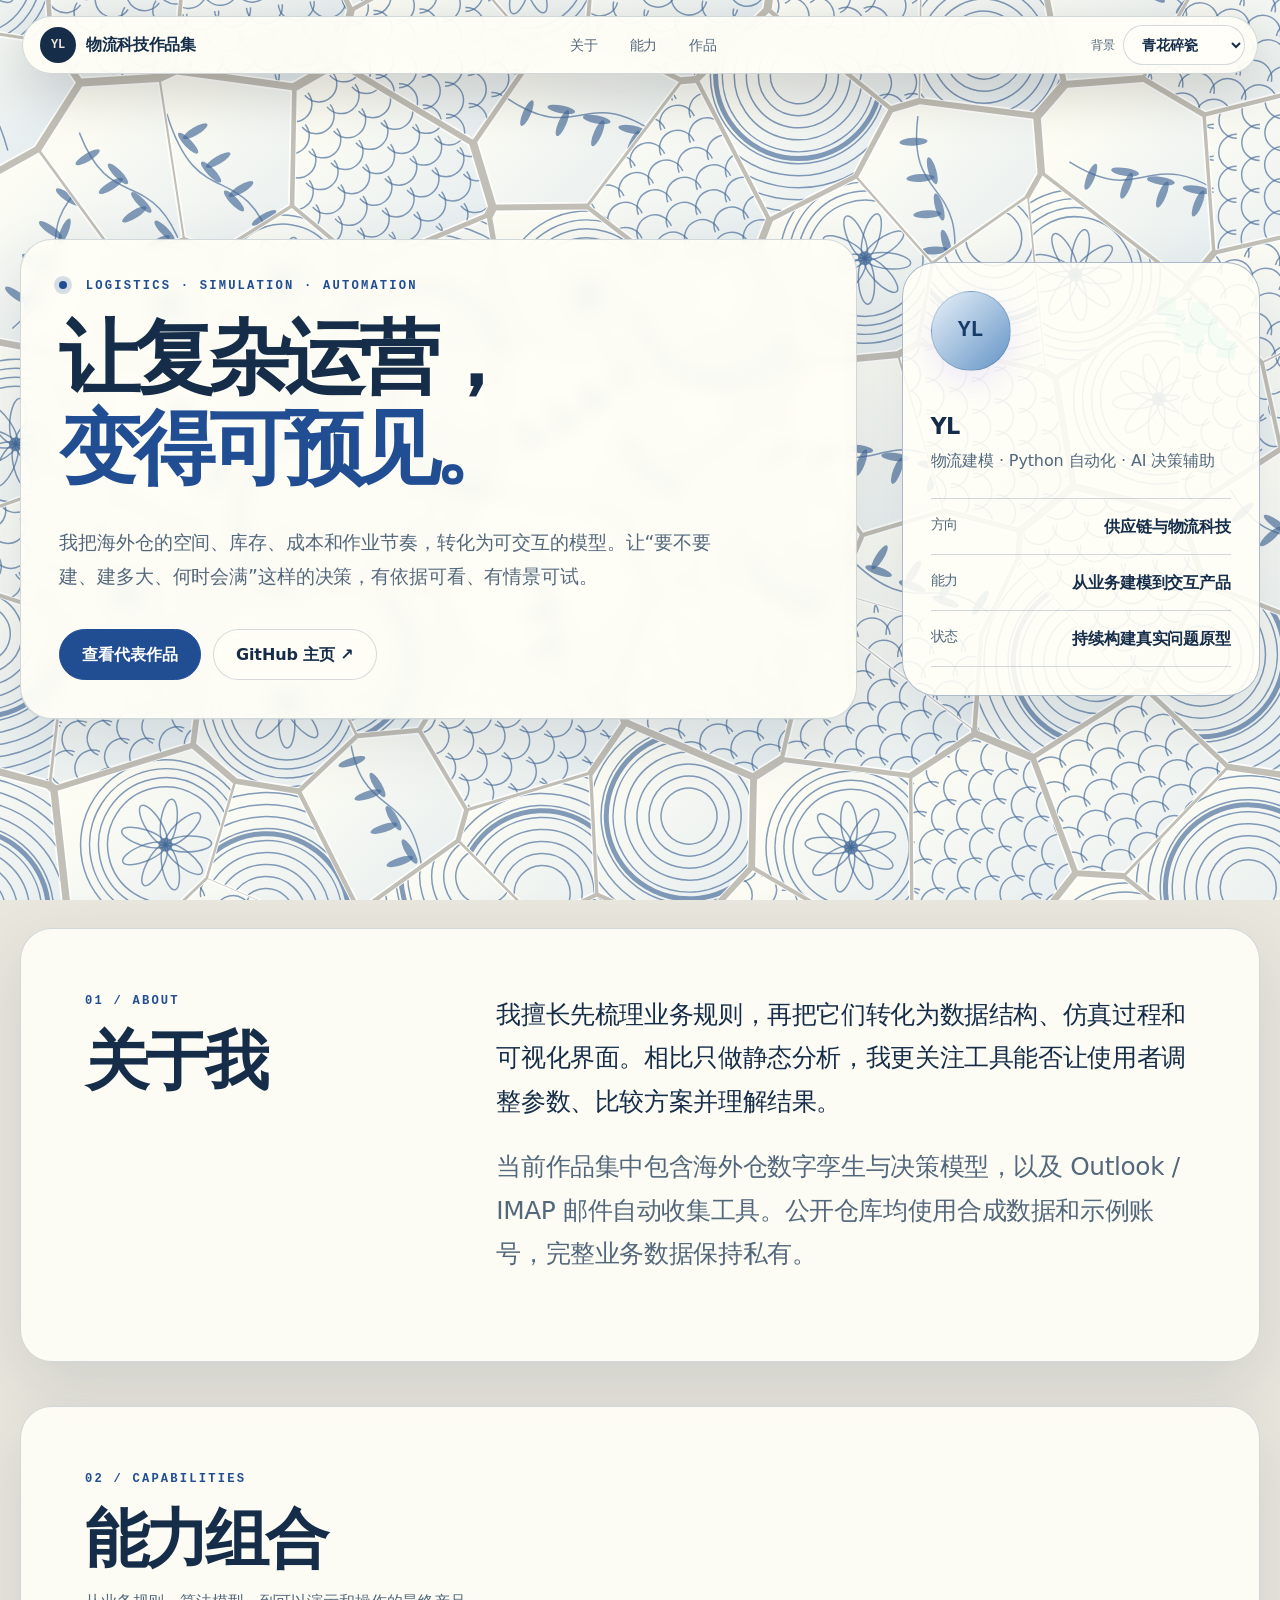
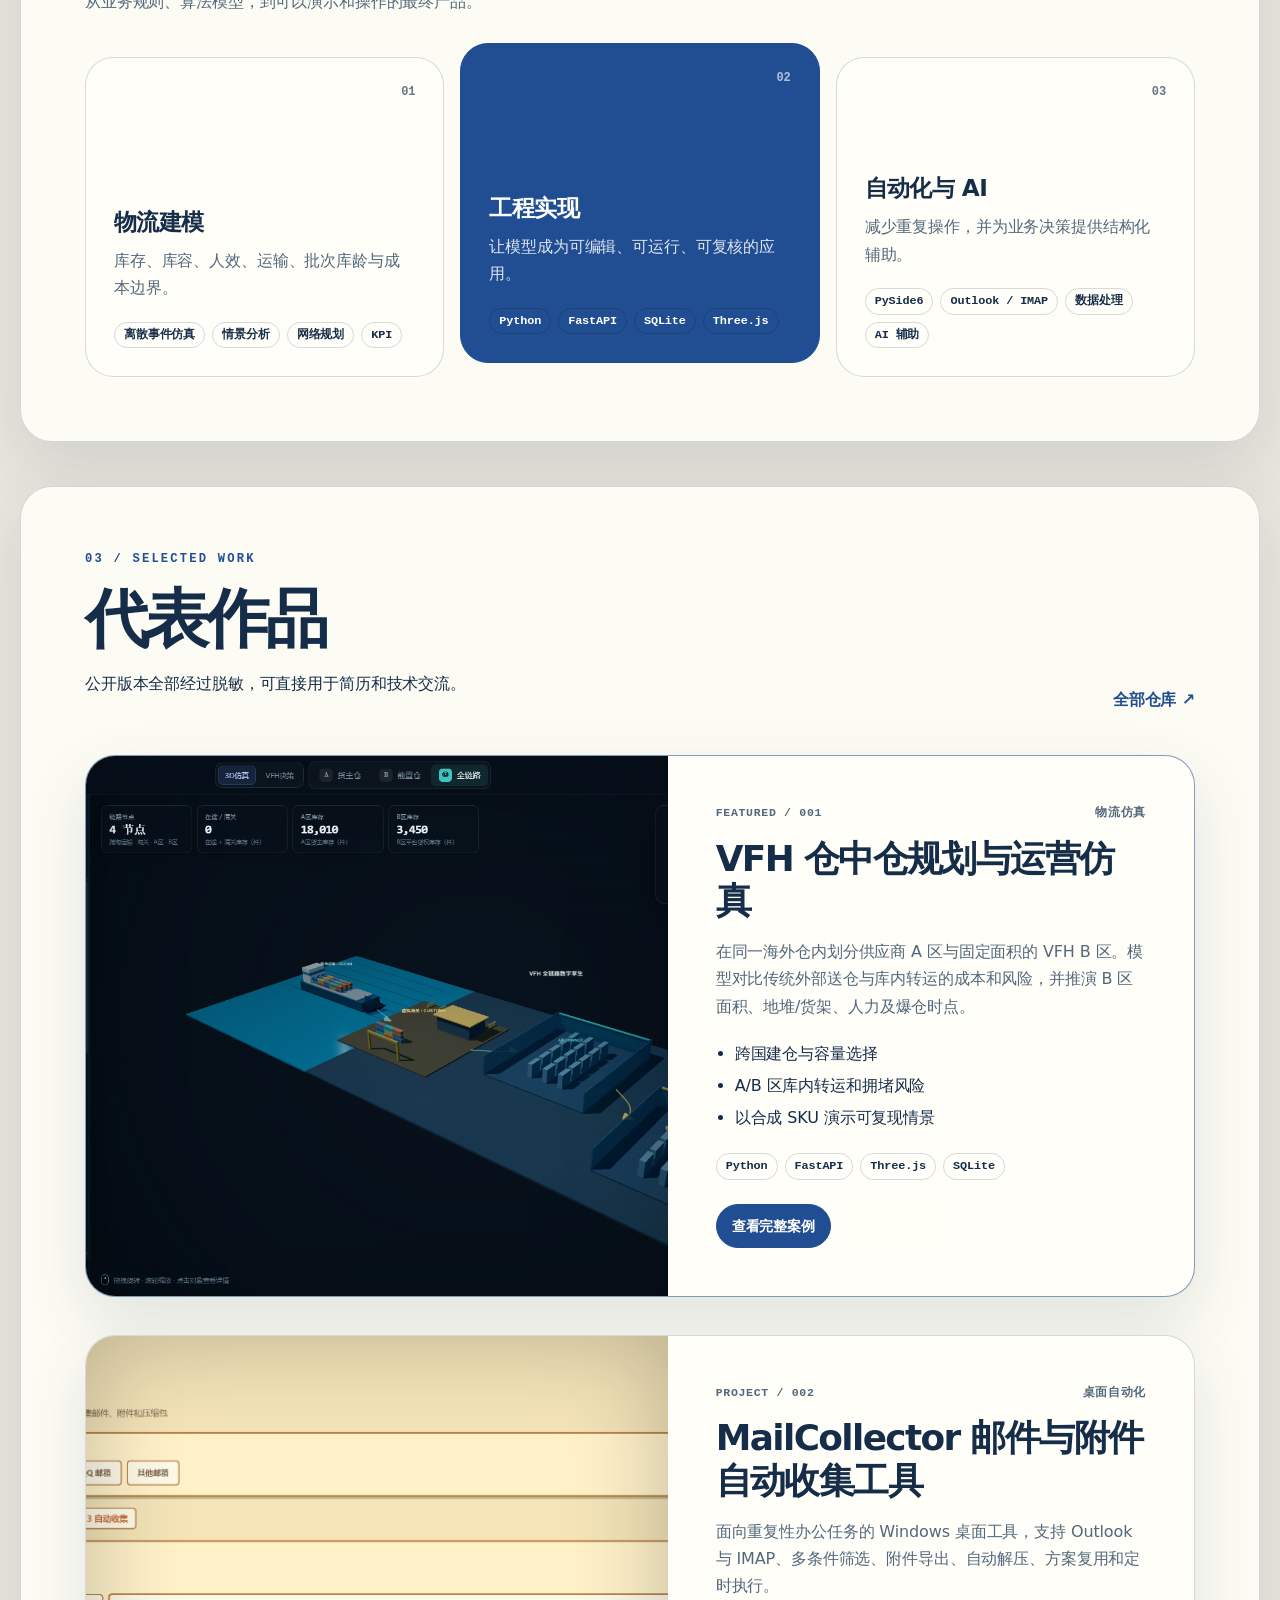
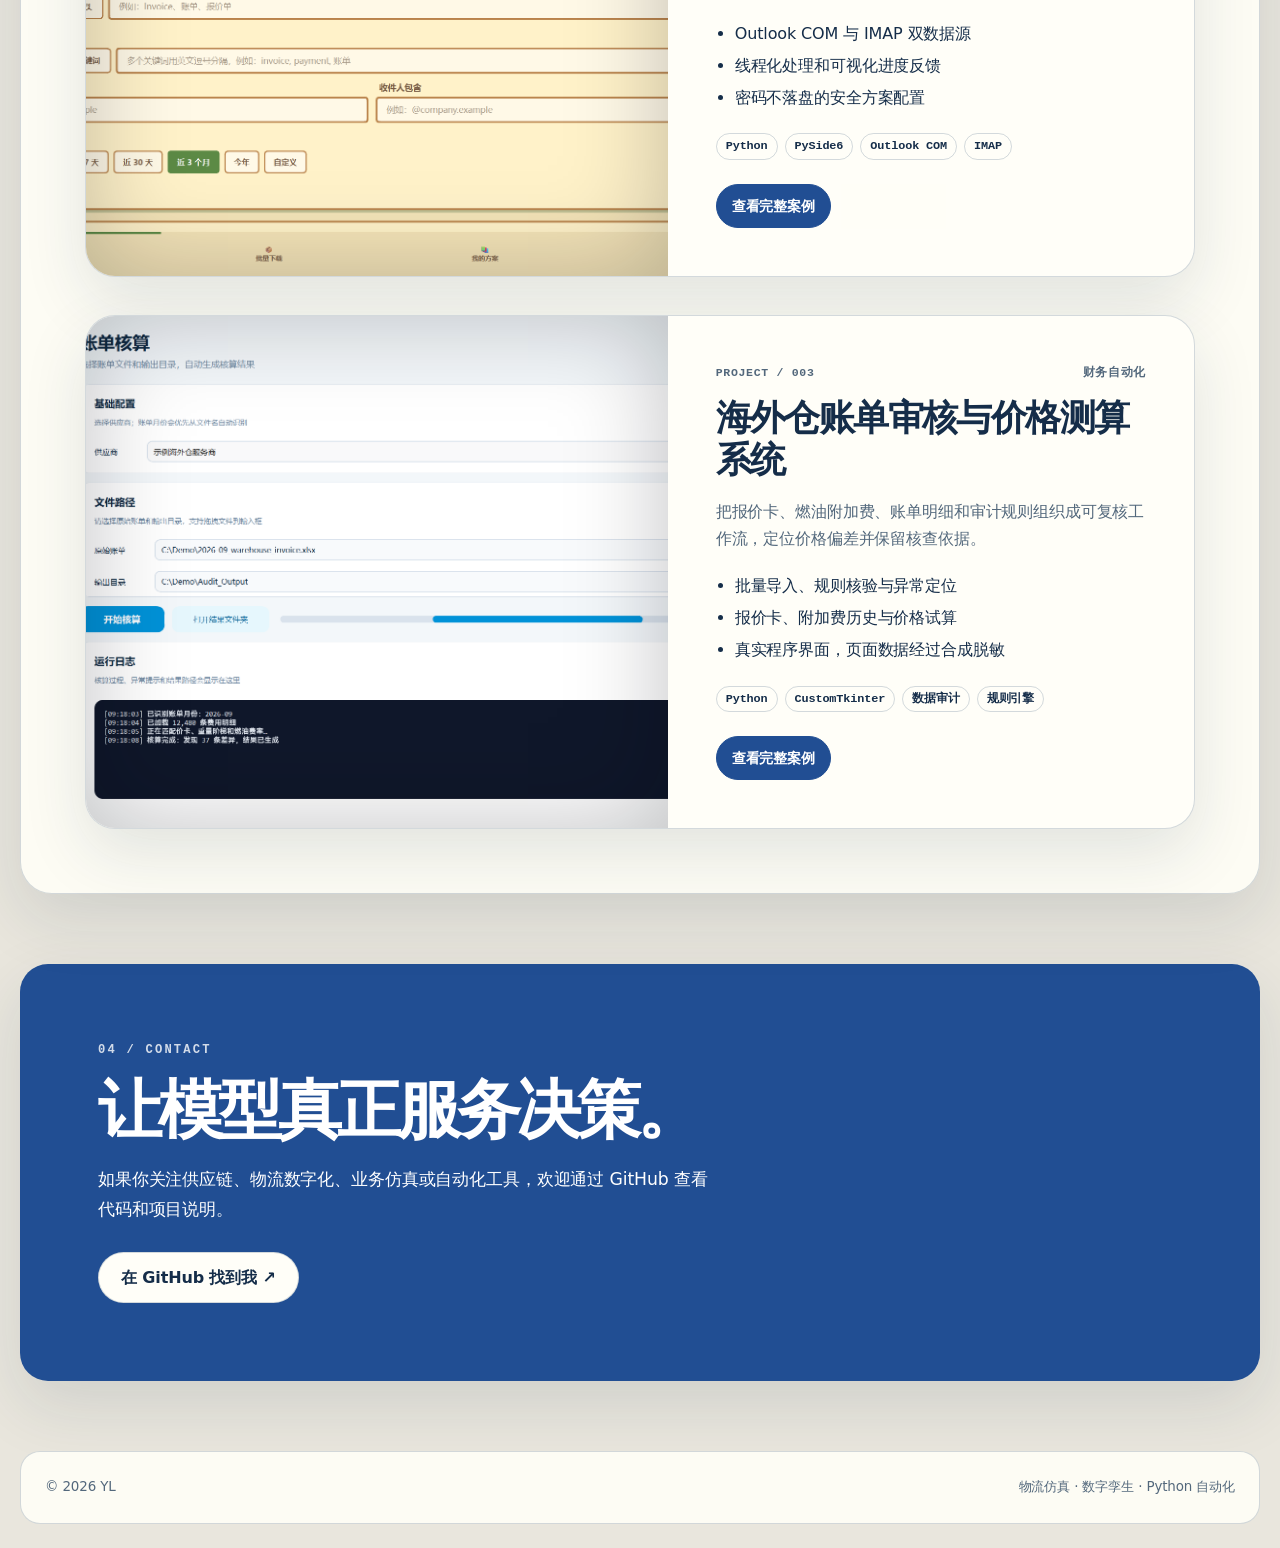
==== commit c72c3d75: "Publish porcelain backgrounds and VFH warehouse-in-warehouse case" ====
--- a/index.html
+++ b/index.html
@@ -15,9 +15,13 @@
       href="data:image/svg+xml,%3Csvg xmlns='http://www.w3.org/2000/svg' viewBox='0 0 64 64'%3E%3Crect width='64' height='64' rx='16' fill='%230b1020'/%3E%3Cpath d='M18 22h28v8H18zm0 12h18v8H18z' fill='%23d7ff64'/%3E%3C/svg%3E"
     />
     <link rel="stylesheet" href="./style.css" />
+    <link rel="stylesheet" href="./stage.css" />
+    <link rel="stylesheet" href="./porcelain.css" />
     <script src="./script.js" defer></script>
+    <script src="./porcelain.js" defer></script>
   </head>
-  <body>
+  <body class="portfolio-home" data-background="blue">
+    <canvas id="porcelain-background" aria-hidden="true"></canvas>
     <a class="skip-link" href="#main">跳到主要内容</a>
 
     <header class="site-header">
@@ -30,18 +34,23 @@
         <a href="#capabilities">能力</a>
         <a href="#projects">作品</a>
       </nav>
-      <button class="theme-button" type="button" aria-label="切换明暗主题" title="切换明暗主题">
-        <span aria-hidden="true">◐</span>
-      </button>
+      <label class="background-picker"><span>背景</span>
+        <select id="background-choice" aria-label="更换背景风格">
+          <option value="blue">青花碎瓷</option>
+          <option value="celadon">青瓷碎片</option>
+          <option value="night">夜色青花</option>
+          <option value="plain">简洁科技</option>
+        </select>
+      </label>
     </header>
 
     <main id="main">
       <section class="hero" id="top" aria-labelledby="hero-title">
         <div class="hero-copy">
           <p class="eyebrow"><span class="status-dot" aria-hidden="true"></span> LOGISTICS · SIMULATION · AUTOMATION</p>
-          <h1 id="hero-title">把复杂业务，<span>做成可操作的模型。</span></h1>
+          <h1 id="hero-title">让复杂运营，<span>变得可预见。</span></h1>
           <p class="hero-lead">
-            我关注海外仓规划、物流仿真、数字孪生和办公自动化。通过 Python、Web 3D 与数据模型，把成本、产能、库存和流程问题转化为可以验证的决策工具。
+            我把海外仓的空间、库存、成本和作业节奏，转化为可交互的模型。让“要不要建、建多大、何时会满”这样的决策，有依据可看、有情景可试。
           </p>
           <div class="hero-actions">
             <a class="button button-primary" href="#projects">查看代表作品</a>
@@ -129,12 +138,12 @@
             </a>
             <div class="project-content">
               <div class="project-topline"><span>FEATURED / 001</span><span>物流仿真</span></div>
-              <h3>海外仓数字孪生与前置仓决策平台</h3>
-              <p>把海运在途、虚拟海关、A/B 仓转运、SKU 打托、批次库龄和成本模型放在同一个交互式系统中，支持建仓、面积、人力和爆仓风险分析。</p>
+              <h3>VFH 仓中仓规划与运营仿真</h3>
+              <p>在同一海外仓内划分供应商 A 区与固定面积的 VFH B 区。模型对比传统外部送仓与库内转运的成本和风险，并推演 B 区面积、地堆/货架、人力及爆仓时点。</p>
               <ul class="project-points">
-                <li>4 节点全链路 3D 数字孪生</li>
-                <li>离散事件仿真与经营情景比较</li>
-                <li>20 个合成 SKU 的可复现实例</li>
+                <li>跨国建仓与容量选择</li>
+                <li>A/B 区库内转运和拥堵风险</li>
+                <li>以合成 SKU 演示可复现情景</li>
               </ul>
               <ul class="project-meta"><li>Python</li><li>FastAPI</li><li>Three.js</li><li>SQLite</li></ul>
               <div class="project-actions">
--- a/stage.css
+++ b/stage.css
@@ -0,0 +1,152 @@
+/* Editorial presentation layer. All visuals are code-native and use local project imagery. */
+:root { --bg:#05080d; --bg-elevated:#0e141d; --surface:rgba(255,255,255,.035); --surface-hover:rgba(255,255,255,.075); --text:#f4f7fb; --muted:#9aa8b6; --line:rgba(187,213,235,.13); --accent:#a5f6e0; --accent-ink:#071416; --violet:#87a9ff; --shadow:0 30px 90px rgba(0,0,0,.32); --max:1240px; }
+[data-theme="light"] { --bg:#eef3f5; --bg-elevated:#fff; --surface:rgba(15,34,46,.035); --surface-hover:rgba(15,34,46,.08); --text:#101d28; --muted:#536575; --line:rgba(19,55,68,.14); --accent:#087e75; --accent-ink:#fff; --violet:#4c64bd; --shadow:0 30px 90px rgba(25,47,57,.1); }
+html { scroll-padding-top:100px; }
+body { background:var(--bg); letter-spacing:-.008em; overflow-x:hidden; }
+body::before { content:""; pointer-events:none; position:fixed; inset:0; z-index:-1; opacity:.32; background:radial-gradient(ellipse at 77% 16%,rgba(65,115,145,.16),transparent 44%),linear-gradient(90deg,transparent 49.9%,rgba(181,220,230,.035) 50%,transparent 50.1%); }
+.site-header { width:min(calc(100% - 44px),var(--max)); margin:16px auto 0; padding:8px 12px 8px 17px; border-radius:100px; background:color-mix(in srgb,var(--bg-elevated) 86%,transparent); box-shadow:0 18px 55px rgba(0,0,0,.18); }
+.brand-mark { border-radius:50%; background:var(--text); color:var(--bg); }
+.nav { gap:32px; }
+.nav a, .header-cta { position:relative; transition:color .25s ease; }
+.nav a::after, .header-cta::after { content:""; position:absolute; left:0; right:100%; bottom:-5px; height:1px; background:var(--accent); transition:right .3s ease; }
+.nav a:hover::after, .header-cta:hover::after { right:0; }
+.theme-button { border-radius:50%; }
+.eyebrow, .section-index { color:var(--accent); letter-spacing:.18em; }
+.button { gap:12px; border-radius:999px; padding-inline:22px; transition:transform .35s cubic-bezier(.2,.75,.15,1),background-color .35s,border-color .35s,box-shadow .35s; }
+.button:hover { transform:translateY(-3px); box-shadow:0 12px 28px color-mix(in srgb,var(--accent) 18%,transparent); }
+.button-primary { background:var(--accent); }
+.button-secondary { backdrop-filter:blur(12px); }
+.hero { min-height:calc(100svh - 90px); position:relative; padding-block:110px; grid-template-columns:minmax(0,1.4fr) minmax(290px,.6fr); }
+.hero::before { content:""; position:absolute; width:min(65vw,880px); aspect-ratio:1; border-radius:50%; right:-24%; top:-24%; z-index:-1; background:radial-gradient(circle,rgba(66,184,175,.14),rgba(68,113,201,.08) 35%,transparent 65%); filter:blur(22px); animation:orb-drift 13s ease-in-out infinite alternate; }
+.hero h1 { font-size:clamp(3.7rem,8.4vw,8.3rem); line-height:1.03; max-width:960px; letter-spacing:-.075em; }
+.hero h1 span { background:linear-gradient(110deg,var(--accent),#b6cbff 75%); color:transparent; background-clip:text; -webkit-background-clip:text; }
+.hero-lead { max-width:680px; }
+.profile-card { border-radius:34px; border-color:color-mix(in srgb,var(--accent) 22%,var(--line)); background:linear-gradient(155deg,rgba(103,157,173,.15),transparent 48%),var(--bg-elevated); transform:rotate(2deg); transition:transform .5s ease,border-color .4s; }
+.profile-card:hover { transform:rotate(0) translateY(-8px); border-color:var(--accent); }
+.profile-card::after { content:"⌁"; top:-22px; right:16px; font-size:11rem; color:rgba(150,235,219,.1); }
+.avatar { border-radius:50%; }
+.section { padding-block:130px; }
+.section-heading h2,.contact h2 { letter-spacing:-.065em; }
+.tool-card { border-radius:28px; background:linear-gradient(160deg,rgba(100,160,174,.06),transparent 60%),var(--surface); }
+.tool-card.featured { background:linear-gradient(135deg,#a5f6e0,#9ac9ff); }
+.project-gallery { gap:38px; }
+.project-card { border-radius:30px; }
+.project-card.project-featured { border-color:color-mix(in srgb,var(--accent) 45%,var(--line)); }
+.project-visual img { transition:transform .8s cubic-bezier(.2,.75,.15,1),filter .5s; }
+.project-visual:hover img { transform:scale(1.07); filter:saturate(1.12); }
+.project-visual::after { box-shadow:inset 0 0 100px rgba(4,9,15,.25); }
+.project-card h3 { font-size:clamp(1.8rem,2.8vw,2.7rem); }
+.contact { background:linear-gradient(130deg,#a5f6e0,#9ec9ee); }
+.contact .button-primary { color:#a5f6e0; }
+@keyframes orb-drift { from { transform:translate3d(0,0,0) scale(1); } to { transform:translate3d(-7%,8%,0) scale(1.14); } }
+
+/* VFH flagship case — full-bleed chapters, interactive process, and image gallery. */
+.vfh-page { overflow-x:hidden; color-scheme:dark; --bg:#05080d; --bg-elevated:#0e141d; --surface:rgba(255,255,255,.035); --surface-hover:rgba(255,255,255,.075); --text:#f4f7fb; --muted:#9aa8b6; --line:rgba(187,213,235,.13); --accent:#a5f6e0; --accent-ink:#071416; --violet:#87a9ff; --shadow:0 30px 90px rgba(0,0,0,.32); color:var(--text); }
+.vfh-page .site-header { position:fixed; left:50%; transform:translateX(-50%); margin-top:14px; width:min(calc(100% - 40px),var(--max)); }
+.header-cta { color:var(--accent); font-size:.85rem; font-weight:700; }
+.reading-progress { position:fixed; top:0; left:0; z-index:50; width:100%; height:3px; transform:scaleX(0); transform-origin:left; background:linear-gradient(90deg,var(--accent),var(--violet)); }
+.vfh-main { width:100%; max-width:none; margin:0; }
+.vfh-hero { position:relative; min-height:100svh; padding:150px max(24px,calc((100vw - var(--max))/2)) 60px; display:grid; grid-template-columns:minmax(0,1fr) minmax(360px,.8fr); gap:clamp(36px,5vw,90px); align-items:center; overflow:hidden; isolation:isolate; }
+.vfh-hero::after { content:""; position:absolute; inset:0; z-index:-2; background:radial-gradient(ellipse at 71% 55%,rgba(18,83,95,.28),transparent 46%),linear-gradient(145deg,#05080d 5%,#08141c 55%,#05080d); }
+.hero-aura { position:absolute; width:70vw; max-width:950px; aspect-ratio:1; right:-17vw; top:6vh; border:1px solid rgba(148,223,218,.11); border-radius:50%; box-shadow:0 0 0 80px rgba(149,232,225,.025),0 0 0 170px rgba(149,232,225,.02),inset 0 0 100px rgba(116,206,206,.07); z-index:-1; animation:orb-drift 16s ease-in-out infinite alternate; }
+.vfh-hero-inner { position:relative; z-index:1; }
+.vfh-hero h1 { font-size:clamp(4.1rem,7.6vw,8.5rem); line-height:1.08; letter-spacing:-.075em; white-space:nowrap; }
+.vfh-hero h1 span,.statement h2 span,.tension-copy h2 span,.decision-intro h2 span,.experience-head h2 span { color:var(--accent); }
+.vfh-hero h1 span { display:inline; }
+.vfh-hero-lead { max-width:580px; font-size:clamp(1.08rem,1.6vw,1.35rem); color:#bdcbd4; line-height:1.8; margin:34px 0 0; }
+.vfh-hero-foot { display:flex; align-items:center; gap:18px; margin-top:clamp(72px,11vh,150px); color:var(--muted); font:600 .75rem/1.3 ui-monospace,monospace; letter-spacing:.12em; }
+.scroll-line { width:75px; height:1px; background:var(--accent); transform-origin:left; animation:scroll-beat 2.4s ease-in-out infinite; }
+@keyframes scroll-beat { 50% { transform:scaleX(.45); opacity:.45; } }
+.vfh-hero-visual { position:relative; min-width:0; transform:perspective(1400px) rotateY(-10deg) rotateX(3deg); transition:transform .7s cubic-bezier(.2,.75,.15,1); }
+.vfh-hero-visual:hover { transform:perspective(1400px) rotateY(0) rotateX(0) scale(1.02); }
+.visual-halo { position:absolute; inset:-15%; z-index:-1; background:radial-gradient(circle,rgba(108,238,217,.2),transparent 61%); filter:blur(25px); }
+.vfh-hero-visual img { width:100%; display:block; border:1px solid rgba(156,236,227,.3); border-radius:22px; box-shadow:0 40px 120px rgba(0,0,0,.55),0 0 70px rgba(72,191,186,.12); }
+.visual-caption { position:absolute; left:5%; right:5%; bottom:5%; display:flex; justify-content:space-between; gap:10px; color:#fff; padding:12px 15px; border:1px solid rgba(255,255,255,.16); border-radius:8px; background:rgba(4,16,21,.75); backdrop-filter:blur(15px); font-size:.72rem; }
+.visual-caption span { color:var(--accent); font:700 .66rem/1.5 ui-monospace,monospace; letter-spacing:.14em; }
+.visual-caption strong { font-weight:600; }
+.vfh-section { padding:clamp(90px,10vw,165px) max(24px,calc((100vw - var(--max))/2)); border-top:1px solid var(--line); }
+.chapter-head { display:flex; align-items:center; gap:22px; color:var(--muted); font-size:.82rem; margin-bottom:clamp(55px,7vw,105px); }
+.chapter-number { white-space:nowrap; font:700 .72rem/1.3 ui-monospace,monospace; letter-spacing:.15em; color:var(--accent); }
+.chapter-rule { flex:1; height:1px; background:var(--line); }
+.statement { text-align:center; margin-bottom:38px; }
+.statement p { margin:0; color:#a9b9c2; font-size:clamp(1.5rem,3vw,3rem); letter-spacing:-.055em; }
+.statement h2 { margin:4px 0 0; font-size:clamp(4rem,9vw,10.5rem); line-height:1.05; letter-spacing:-.09em; }
+.concept-intro { max-width:800px; margin:0 auto 62px; text-align:center; font-size:clamp(1rem,1.65vw,1.23rem); line-height:1.9; color:var(--muted); }
+.flow-switcher { display:flex; align-items:center; justify-content:center; gap:4px; width:fit-content; padding:5px; margin:0 auto 28px; border:1px solid var(--line); border-radius:999px; background:var(--surface); }
+.flow-tab { min-height:44px; border:0; border-radius:999px; padding:10px 22px; background:transparent; color:var(--muted); cursor:pointer; font-family:inherit; font-size:.9rem; font-weight:650; line-height:1.3; transition:background .3s,color .3s,transform .3s; }
+.flow-tab:hover { color:var(--text); transform:translateY(-1px); }
+.flow-tab.is-active { background:var(--text); color:var(--bg); }
+.flow-stage { position:relative; min-height:280px; padding:50px clamp(25px,5vw,72px) 34px; border:1px solid color-mix(in srgb,var(--accent) 25%,var(--line)); border-radius:26px; background:radial-gradient(circle at 50% 0,rgba(78,169,168,.1),transparent 55%),var(--bg-elevated); overflow:hidden; }
+.flow-stage::before { content:""; position:absolute; inset:0; opacity:.28; pointer-events:none; background-image:linear-gradient(rgba(148,216,225,.1) 1px,transparent 1px),linear-gradient(90deg,rgba(148,216,225,.1) 1px,transparent 1px); background-size:46px 46px; mask-image:linear-gradient(transparent,#000 50%); }
+.flow-path { position:relative; display:flex; align-items:center; gap:clamp(10px,2vw,35px); justify-content:center; transition:opacity .35s ease,transform .35s ease; }
+.flow-node { position:relative; z-index:1; flex:1; max-width:260px; min-height:122px; padding:19px 22px; border:1px solid var(--line); border-radius:16px; background:#101e27; display:flex; flex-direction:column; justify-content:center; }
+.flow-node small { color:var(--accent); font:700 .7rem/1.2 ui-monospace,monospace; }
+.flow-node strong { margin:9px 0 3px; font-size:1.15rem; }
+.flow-node span { color:var(--muted); font-size:.81rem; }
+.flow-node.highlight { border-color:var(--accent); box-shadow:0 0 40px rgba(91,225,210,.13); }
+.flow-path i { width:clamp(15px,3vw,50px); height:1px; flex:none; background:var(--accent); position:relative; }
+.flow-path i::after { content:""; position:absolute; right:0; top:-3px; width:7px; height:7px; border-top:1px solid var(--accent); border-right:1px solid var(--accent); transform:rotate(45deg); }
+.flow-vfh { display:none; }
+[data-active-flow="vfh"] .flow-standard { display:none; }
+[data-active-flow="vfh"] .flow-vfh { display:flex; }
+.flow-note { position:relative; z-index:1; text-align:center; color:var(--muted); font-size:.9rem; margin:30px 0 0; }
+.micro-note { color:var(--muted); font-size:.82rem; max-width:980px; line-height:1.8; margin:24px auto 0; }
+.tension-section { background:linear-gradient(180deg,#08121b,#05080d); }
+.tension-grid { display:grid; grid-template-columns:1fr .85fr; gap:clamp(50px,8vw,120px); align-items:center; }
+.tension-copy h2,.decision-intro h2,.experience-head h2 { margin:0 0 30px; font-size:clamp(2.9rem,5.2vw,5.8rem); line-height:1.13; letter-spacing:-.07em; }
+.tension-copy > p:not(.eyebrow) { color:var(--muted); max-width:630px; line-height:1.85; font-size:1.06rem; }
+.risk-panel { min-height:470px; padding:28px; border:1px solid rgba(152,232,220,.2); border-radius:26px; background:radial-gradient(circle at 75% 40%,rgba(53,129,155,.18),transparent 50%),#0d1b24; box-shadow:0 40px 100px rgba(0,0,0,.25); display:flex; flex-direction:column; }
+.risk-panel-top,.risk-panel-bottom { display:flex; justify-content:space-between; gap:15px; }
+.risk-panel-top { font:700 .7rem/1.2 ui-monospace,monospace; letter-spacing:.13em; color:var(--accent); }
+.live-dot::before { content:""; display:inline-block; width:6px; height:6px; margin-right:7px; vertical-align:middle; border-radius:50%; background:var(--accent); box-shadow:0 0 15px var(--accent); }
+.capacity-visual { flex:1; display:flex; flex-direction:column; justify-content:center; gap:28px; padding:34px 10px; }
+.capacity-visual > div:not(.capacity-pulse) { display:grid; grid-template-columns:48px 1fr; align-items:center; gap:18px; color:var(--muted); font-size:.85rem; }
+.capacity-bar { height:62px; padding:5px; border:1px solid var(--line); border-radius:9px; background:rgba(255,255,255,.04); overflow:hidden; }
+.capacity-bar b { display:block; height:100%; border-radius:5px; background:linear-gradient(90deg,#24616a,#89e9d2); }
+.capacity-a b { width:68%; }
+.capacity-b b { width:92%; background:linear-gradient(90deg,#247e89,#b5e984); animation:capacity-breathe 3.5s ease-in-out infinite; }
+@keyframes capacity-breathe { 50% { width:84%; } }
+.risk-panel-bottom { flex-direction:column; padding-top:20px; border-top:1px solid var(--line); }
+.risk-panel-bottom strong { font-size:1.15rem; }
+.risk-panel-bottom span { color:var(--muted); font-size:.86rem; }
+.risk-strip { display:grid; grid-template-columns:repeat(3,1fr); gap:20px; margin-top:100px; }
+.risk-strip > div { padding:24px 26px; border-top:1px solid var(--line); }
+.risk-strip span,.decision-icon { display:block; color:var(--accent); font:700 .75rem/1.1 ui-monospace,monospace; letter-spacing:.15em; margin-bottom:30px; }
+.risk-strip strong { font-size:1.2rem; }
+.risk-strip p { color:var(--muted); font-size:.9rem; line-height:1.7; }
+.decision-intro { margin-bottom:60px; }
+.decision-grid { display:grid; grid-template-columns:repeat(2,1fr); gap:16px; }
+.decision-card { min-height:320px; padding:clamp(26px,3.3vw,44px); border:1px solid var(--line); border-radius:22px; background:linear-gradient(135deg,rgba(89,188,184,.05),transparent),var(--bg-elevated); display:flex; flex-direction:column; transition:transform .4s cubic-bezier(.2,.75,.15,1),border-color .4s,box-shadow .4s; }
+.decision-card:hover { transform:translateY(-8px); border-color:var(--accent); box-shadow:0 25px 70px rgba(24,104,104,.15); }
+.decision-card h3 { font-size:clamp(1.45rem,2.2vw,2rem); margin:0 0 12px; letter-spacing:-.045em; }
+.decision-card p { max-width:500px; color:var(--muted); line-height:1.8; margin:0 0 22px; }
+.decision-tag { margin-top:auto; color:var(--accent); font:700 .69rem/1.3 ui-monospace,monospace; letter-spacing:.15em; }
+.model-note { display:grid; grid-template-columns:1fr auto 1fr; gap:28px; align-items:center; margin-top:50px; padding:28px 34px; border:1px solid var(--line); border-radius:18px; }
+.model-note div:not(.model-arrow) { display:flex; flex-direction:column; gap:6px; }
+.model-note span { color:var(--accent); font-size:.75rem; letter-spacing:.12em; }
+.model-note strong { font-size:1.03rem; font-weight:650; }
+.model-arrow { color:var(--accent); font-size:1.6rem; }
+.experience-section { background:linear-gradient(180deg,#05080d,#0b1821 70%,#05080d); }
+.experience-head { display:flex; justify-content:space-between; gap:60px; align-items:end; margin-bottom:42px; }
+.experience-head h2 { margin:0; }
+.experience-head p { max-width:310px; margin:0 0 7px; color:var(--muted); line-height:1.8; }
+.feature-shot,.showcase-shot { margin:0; }
+.shot-open { width:100%; display:block; position:relative; text-align:left; padding:0; border:1px solid var(--line); border-radius:22px; overflow:hidden; background:var(--bg-elevated); color:var(--text); cursor:zoom-in; }
+.shot-open img { width:100%; display:block; aspect-ratio:16/9; object-fit:cover; transition:transform .8s cubic-bezier(.2,.75,.15,1),filter .5s; }
+.shot-open:hover img { transform:scale(1.045); filter:saturate(1.12); }
+.shot-open > span { position:absolute; left:0; right:0; bottom:0; display:flex; justify-content:space-between; gap:20px; padding:34px 25px 20px; background:linear-gradient(transparent,rgba(0,0,0,.82)); font-weight:700; }
+.shot-open b { color:var(--accent); font-size:.82rem; white-space:nowrap; }
+.showcase-grid { display:grid; grid-template-columns:repeat(2,1fr); gap:18px; margin-top:18px; }
+.experience-cta { display:flex; justify-content:space-between; align-items:end; gap:30px; padding:110px 0 20px; }
+.experience-cta h2 { margin:0; font-size:clamp(2.5rem,5vw,5.5rem); line-height:1.15; letter-spacing:-.06em; }
+.image-dialog { position:fixed; max-width:min(95vw,1500px); max-height:95vh; overflow:auto; padding:14px; border:1px solid var(--line); border-radius:20px; background:#0c1620; color:#fff; box-shadow:0 30px 110px rgba(0,0,0,.6); }
+.image-dialog::backdrop { background:rgba(0,5,10,.85); backdrop-filter:blur(10px); }
+.image-dialog img { display:block; max-width:100%; max-height:calc(95vh - 90px); object-fit:contain; border-radius:10px; }
+.image-dialog p { margin:12px 45px 0 4px; color:#bfd0d9; }
+.image-close { position:absolute; top:20px; right:20px; width:38px; height:38px; border:1px solid rgba(255,255,255,.3); border-radius:50%; background:rgba(0,0,0,.55); color:#fff; font-size:1.4rem; cursor:pointer; }
+.reveal { opacity:0; transform:translateY(24px); transition:opacity .8s ease,transform .8s cubic-bezier(.2,.75,.15,1); }
+.reveal.is-visible { opacity:1; transform:translateY(0); }
+.vfh-page .footer { width:min(calc(100% - 48px),var(--max)); }
+@media (max-width:960px) { .vfh-hero { grid-template-columns:1fr; padding-top:155px; } .vfh-hero h1 { white-space:normal; } .vfh-hero-visual { width:min(100%,700px); margin-inline:auto; } .vfh-hero-foot { margin-top:55px; } .tension-grid { grid-template-columns:1fr; } .risk-panel { min-height:390px; } .experience-head { display:block; } .experience-head p { max-width:550px; margin-top:20px; } }
+@media (max-width:640px) { .site-header,.vfh-page .site-header { width:calc(100% - 20px); } .header-cta { font-size:.72rem; } .vfh-hero { padding:135px 20px 65px; } .vfh-hero h1 { font-size:clamp(3.6rem,12vw,5.5rem); } .vfh-hero-visual { transform:none; } .vfh-hero-visual:hover { transform:none; } .visual-caption { display:block; font-size:.65rem; } .visual-caption strong { display:block; } .vfh-section { padding:85px 20px; } .chapter-head { gap:10px; font-size:.7rem; } .chapter-number { font-size:.62rem; } .statement h2 { font-size:clamp(3.8rem,15vw,7rem); } .flow-stage { padding:25px 15px; } .flow-path,[data-active-flow="vfh"] .flow-vfh { flex-direction:column; gap:0; } .flow-node { width:100%; max-width:none; min-height:82px; padding:13px 16px; } .flow-node strong { font-size:1rem; } .flow-node span { font-size:.76rem; } .flow-path i { width:1px; height:23px; } .flow-path i::after { right:-3px; top:auto; bottom:0; transform:rotate(135deg); } .flow-note { font-size:.8rem; } .risk-strip,.decision-grid,.showcase-grid { grid-template-columns:1fr; } .risk-strip { gap:0; margin-top:55px; } .decision-card { min-height:260px; } .model-note { grid-template-columns:1fr; gap:8px; } .model-arrow { transform:rotate(90deg); width:fit-content; } .experience-cta { display:block; padding-top:80px; } .experience-cta .button { margin-top:28px; } }
+@media (prefers-reduced-motion:reduce) { .hero::before,.hero-aura,.scroll-line,.capacity-b b { animation:none!important; } .reveal { opacity:1; transform:none; } }
--- a/porcelain.css
+++ b/porcelain.css
@@ -0,0 +1,29 @@
+.portfolio-home { --bg:#e9e6dd; --bg-elevated:#fffef8; --text:#152d49; --muted:#53687c; --accent:#214e93; --accent-ink:#fff; --violet:#628ab3; --surface:rgba(255,254,247,.9); --surface-hover:rgba(255,255,252,.98); --line:rgba(37,71,106,.2); --shadow:0 24px 65px rgba(26,48,75,.12); color:var(--text); background:var(--bg); isolation:isolate; color-scheme:light; }
+.portfolio-home[data-background="celadon"] { --accent:#2e6e60; --text:#1c3e38; --muted:#4a6961; --bg:#e0e8df; --line:rgba(49,103,88,.22); }
+.portfolio-home[data-background="night"],.portfolio-home[data-background="plain"] { --bg:#081426; --bg-elevated:#101e32; --text:#f0f5fd; --muted:#b3c4db; --accent:#a8d3ff; --accent-ink:#102c4f; --surface:rgba(12,29,50,.91); --surface-hover:rgba(20,43,70,.98); --line:rgba(163,196,234,.23); --shadow:0 24px 65px rgba(0,0,0,.3); color-scheme:dark; }
+#porcelain-background { position:fixed; inset:0; width:100%; height:100%; z-index:-1; pointer-events:none; }
+.portfolio-home::before,.portfolio-home .hero::before { display:none; }
+.portfolio-home .site-header { background:var(--surface); backdrop-filter:blur(18px); }
+.background-picker { display:flex; align-items:center; gap:8px; font-size:.78rem; color:var(--muted); white-space:nowrap; }
+.background-picker select { max-width:150px; min-height:40px; border:1px solid var(--line); border-radius:999px; padding:8px 30px 8px 14px; background:var(--bg-elevated); color:var(--text); font-family:inherit; font-size:.85rem; font-weight:600; line-height:1.4; cursor:pointer; }
+.background-picker select:focus-visible { outline:3px solid var(--accent); outline-offset:3px; }
+.portfolio-home .hero { gap:45px; }
+.portfolio-home .hero-copy { padding:clamp(24px,3vw,45px); border:1px solid var(--line); border-radius:32px; background:var(--surface); box-shadow:var(--shadow); backdrop-filter:blur(9px); }
+.portfolio-home .hero h1 { font-size:clamp(3rem,6.3vw,6.2rem); line-height:1.12; }
+.portfolio-home .hero h1 span { color:var(--accent); background:none; -webkit-text-fill-color:var(--accent); }
+.portfolio-home .profile-card { background:var(--surface); transform:none; }
+.portfolio-home .profile-card:hover { transform:translateY(-5px); }
+.portfolio-home .avatar { background:linear-gradient(135deg,#e8f1f9,#6494c6); color:#173c68; border:1px solid var(--line); }
+.portfolio-home .section { padding:clamp(28px,5vw,65px); margin:44px 0; border:1px solid var(--line); border-radius:32px; background:var(--surface); box-shadow:var(--shadow); backdrop-filter:blur(10px); }
+.portfolio-home .about { gap:35px; }
+.portfolio-home .tool-card { background:var(--bg-elevated); }
+.portfolio-home .tool-card.featured { background:var(--accent); color:var(--accent-ink); }
+.portfolio-home .tool-card.featured p { color:var(--accent-ink); opacity:.85; }
+.portfolio-home .project-card { background:var(--bg-elevated); }
+.portfolio-home .contact { background:var(--accent); color:var(--accent-ink); }
+.portfolio-home .contact .section-index { color:var(--accent-ink); opacity:.8; }
+.portfolio-home .contact .button-primary { background:var(--bg-elevated); color:var(--text); border-color:var(--line); }
+.portfolio-home .footer { padding:24px; margin-bottom:24px; border-radius:20px; border:1px solid var(--line); background:var(--surface); }
+.portfolio-home[data-background="plain"] #porcelain-background { display:none; }
+@media(max-width:860px) { .portfolio-home .hero { grid-template-columns:1fr; padding:65px 0 25px; } .portfolio-home .profile-card { max-width:none; } }
+@media(max-width:620px) { .background-picker > span { display:none; } .portfolio-home .hero-copy { padding:26px 20px; } .portfolio-home .hero h1 { font-size:clamp(2.5rem,10vw,3.8rem); } .portfolio-home .section { padding:30px 18px; border-radius:24px; } .portfolio-home .site-header { gap:10px; } .background-picker select { max-width:130px; } }
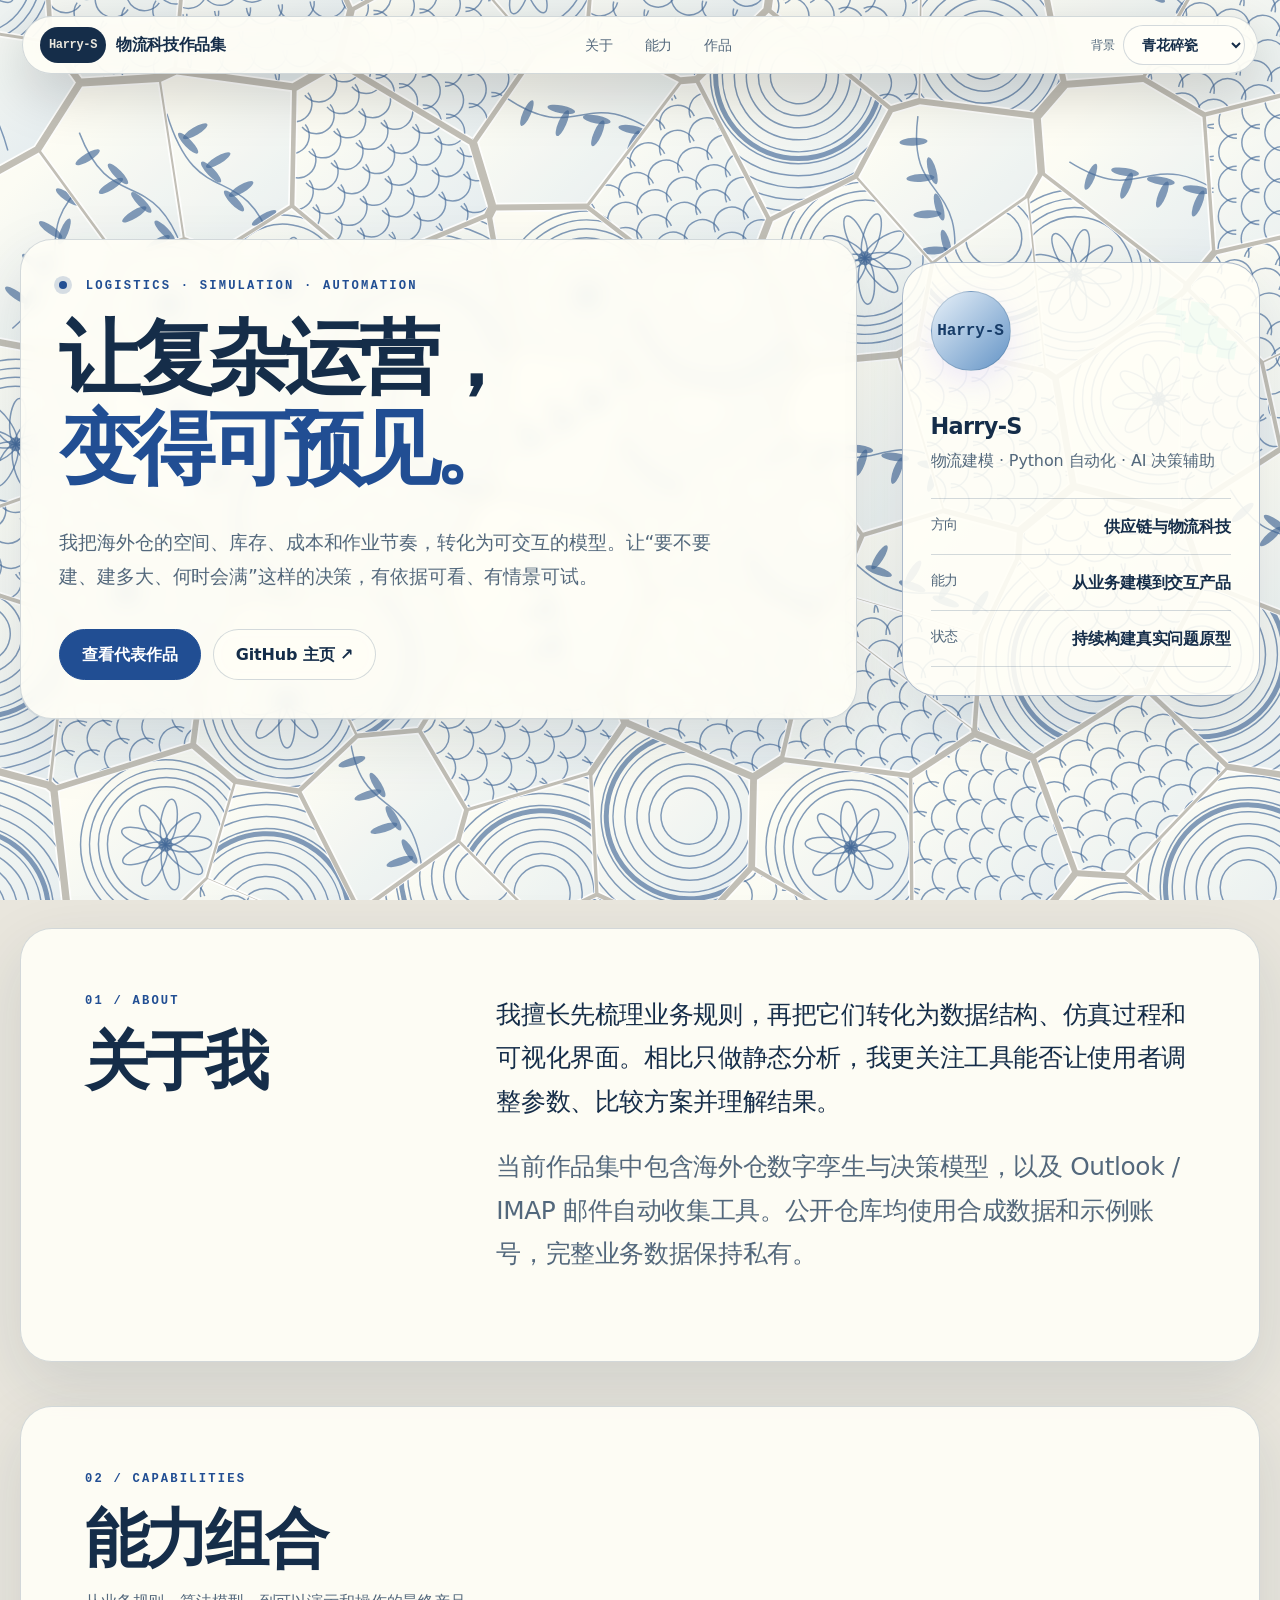
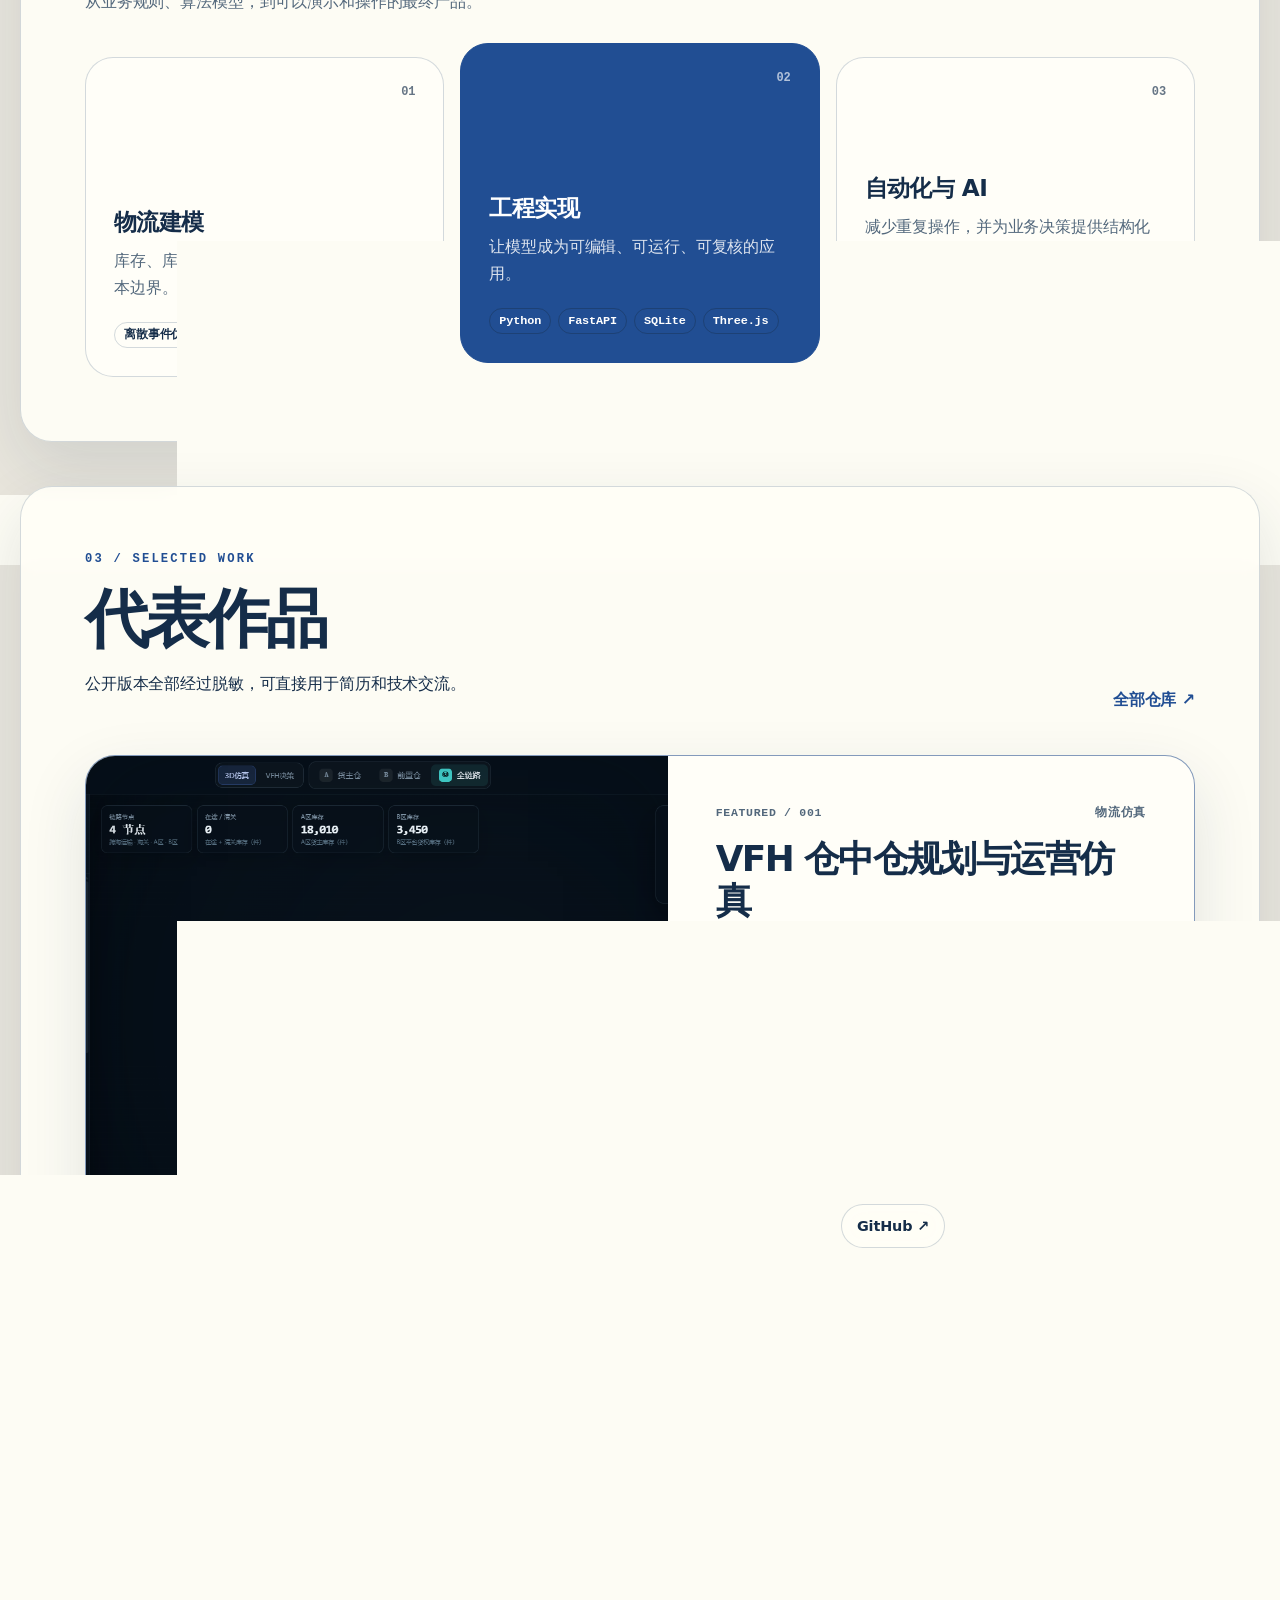
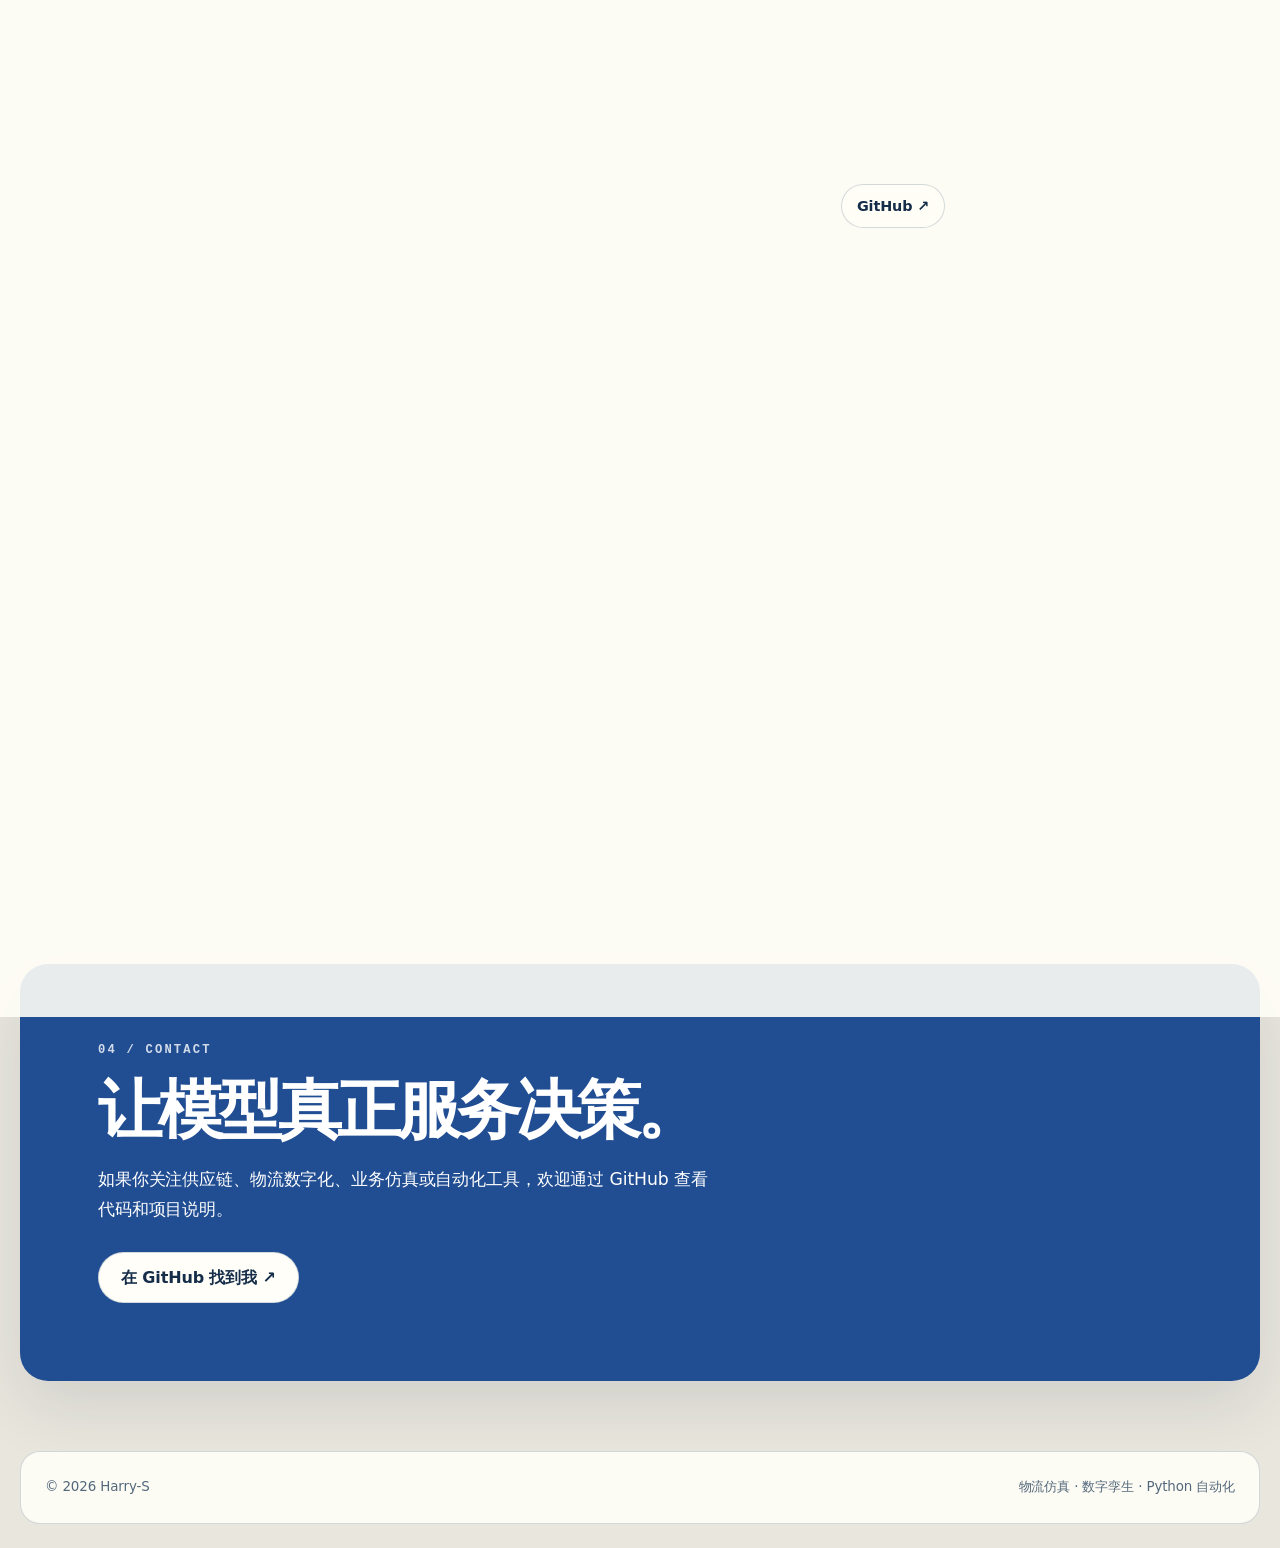
==== commit 613cd8c2: "Rename portfolio author to Harry-S" ====
--- a/index.html
+++ b/index.html
@@ -5,10 +5,10 @@
     <meta name="viewport" content="width=device-width, initial-scale=1.0" />
     <meta
       name="description"
-      content="YL 的物流仿真、数字孪生、Python 自动化与 AI 决策辅助作品集。"
+      content="Harry-S 的物流仿真、数字孪生、Python 自动化与 AI 决策辅助作品集。"
     />
     <meta name="theme-color" content="#0b1020" />
-    <title>YL｜物流仿真与自动化作品集</title>
+    <title>Harry-S｜物流仿真与自动化作品集</title>
     <link
       rel="icon"
       type="image/svg+xml"
@@ -26,7 +26,7 @@
 
     <header class="site-header">
       <a class="brand" href="#top" aria-label="返回首页">
-        <span class="brand-mark" aria-hidden="true">YL</span>
+        <span class="brand-mark" aria-hidden="true">Harry-S</span>
         <span>物流科技作品集</span>
       </a>
       <nav class="nav" aria-label="主导航">
@@ -59,9 +59,9 @@
         </div>
 
         <aside class="profile-card" aria-label="个人信息摘要">
-          <div class="avatar" aria-hidden="true">YL</div>
+          <div class="avatar" aria-hidden="true">Harry-S</div>
           <div>
-            <p class="profile-name">YL</p>
+            <p class="profile-name">Harry-S</p>
             <p class="profile-role">物流建模 · Python 自动化 · AI 决策辅助</p>
           </div>
           <dl class="quick-facts">
@@ -203,7 +203,7 @@
     </main>
 
     <footer class="footer">
-      <p>© <span id="year"></span> YL</p>
+      <p>© <span id="year"></span> Harry-S</p>
       <p>物流仿真 · 数字孪生 · Python 自动化</p>
     </footer>
   </body>
--- a/style.css
+++ b/style.css
@@ -70,7 +70,7 @@
   backdrop-filter: blur(18px);
 }
 .brand { display: inline-flex; align-items: center; gap: 10px; font-weight: 760; letter-spacing: -.02em; }
-.brand-mark { display: grid; place-items: center; width: 36px; height: 36px; border-radius: 10px; background: var(--accent); color: var(--accent-ink); font: 800 12px/1 ui-monospace, monospace; }
+.brand-mark { display: grid; place-items: center; width: 66px; height: 36px; flex-shrink: 0; white-space: nowrap; border-radius: 10px; background: var(--accent); color: var(--accent-ink); font: 800 12px/1 ui-monospace, monospace; }
 .nav { display: flex; gap: 28px; color: var(--muted); font-size: .9rem; }
 .nav a { transition: color .2s ease; }
 .nav a:hover { color: var(--text); }
--- a/stage.css
+++ b/stage.css
@@ -5,7 +5,7 @@
 body { background:var(--bg); letter-spacing:-.008em; overflow-x:hidden; }
 body::before { content:""; pointer-events:none; position:fixed; inset:0; z-index:-1; opacity:.32; background:radial-gradient(ellipse at 77% 16%,rgba(65,115,145,.16),transparent 44%),linear-gradient(90deg,transparent 49.9%,rgba(181,220,230,.035) 50%,transparent 50.1%); }
 .site-header { width:min(calc(100% - 44px),var(--max)); margin:16px auto 0; padding:8px 12px 8px 17px; border-radius:100px; background:color-mix(in srgb,var(--bg-elevated) 86%,transparent); box-shadow:0 18px 55px rgba(0,0,0,.18); }
-.brand-mark { border-radius:50%; background:var(--text); color:var(--bg); }
+.brand-mark { border-radius:18px; background:var(--text); color:var(--bg); }
 .nav { gap:32px; }
 .nav a, .header-cta { position:relative; transition:color .25s ease; }
 .nav a::after, .header-cta::after { content:""; position:absolute; left:0; right:100%; bottom:-5px; height:1px; background:var(--accent); transition:right .3s ease; }
@@ -24,7 +24,7 @@
 .profile-card { border-radius:34px; border-color:color-mix(in srgb,var(--accent) 22%,var(--line)); background:linear-gradient(155deg,rgba(103,157,173,.15),transparent 48%),var(--bg-elevated); transform:rotate(2deg); transition:transform .5s ease,border-color .4s; }
 .profile-card:hover { transform:rotate(0) translateY(-8px); border-color:var(--accent); }
 .profile-card::after { content:"⌁"; top:-22px; right:16px; font-size:11rem; color:rgba(150,235,219,.1); }
-.avatar { border-radius:50%; }
+.avatar { border-radius:50%; font-size:16px; white-space:nowrap; }
 .section { padding-block:130px; }
 .section-heading h2,.contact h2 { letter-spacing:-.065em; }
 .tool-card { border-radius:28px; background:linear-gradient(160deg,rgba(100,160,174,.06),transparent 60%),var(--surface); }
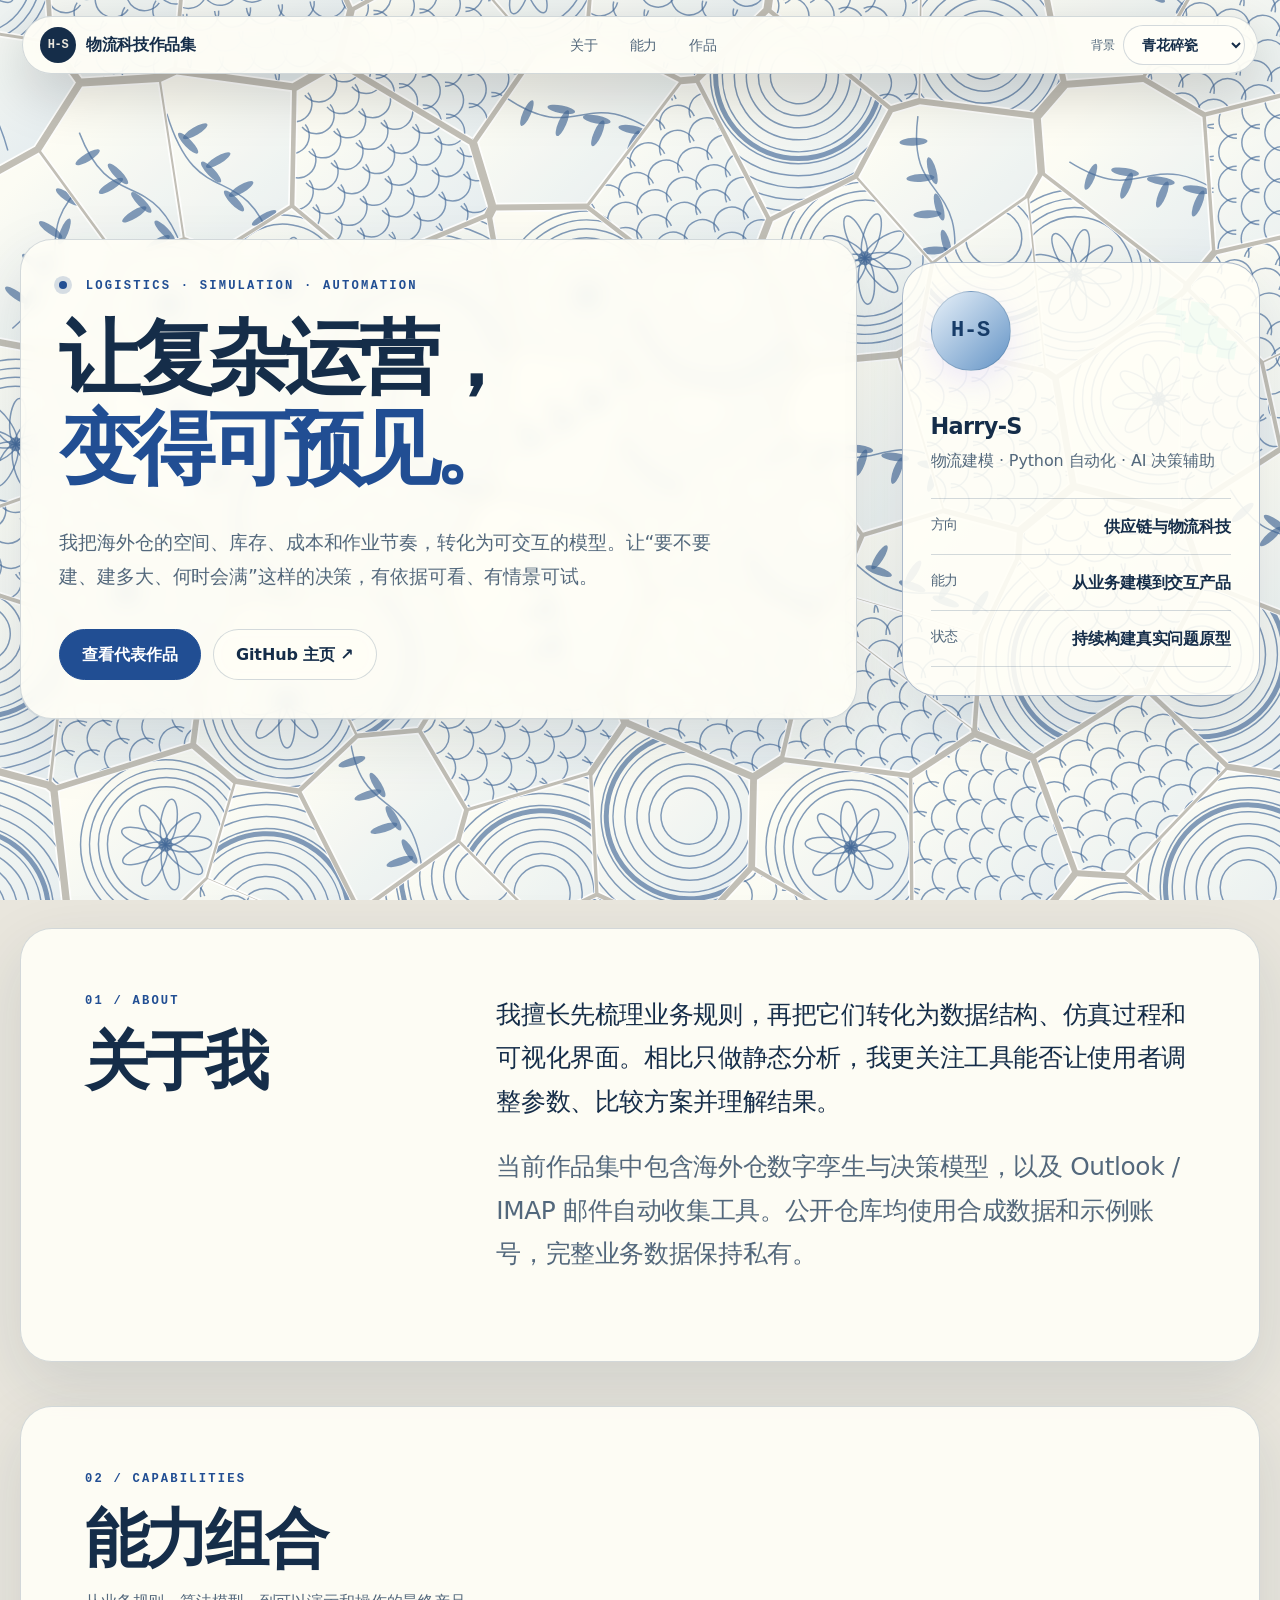
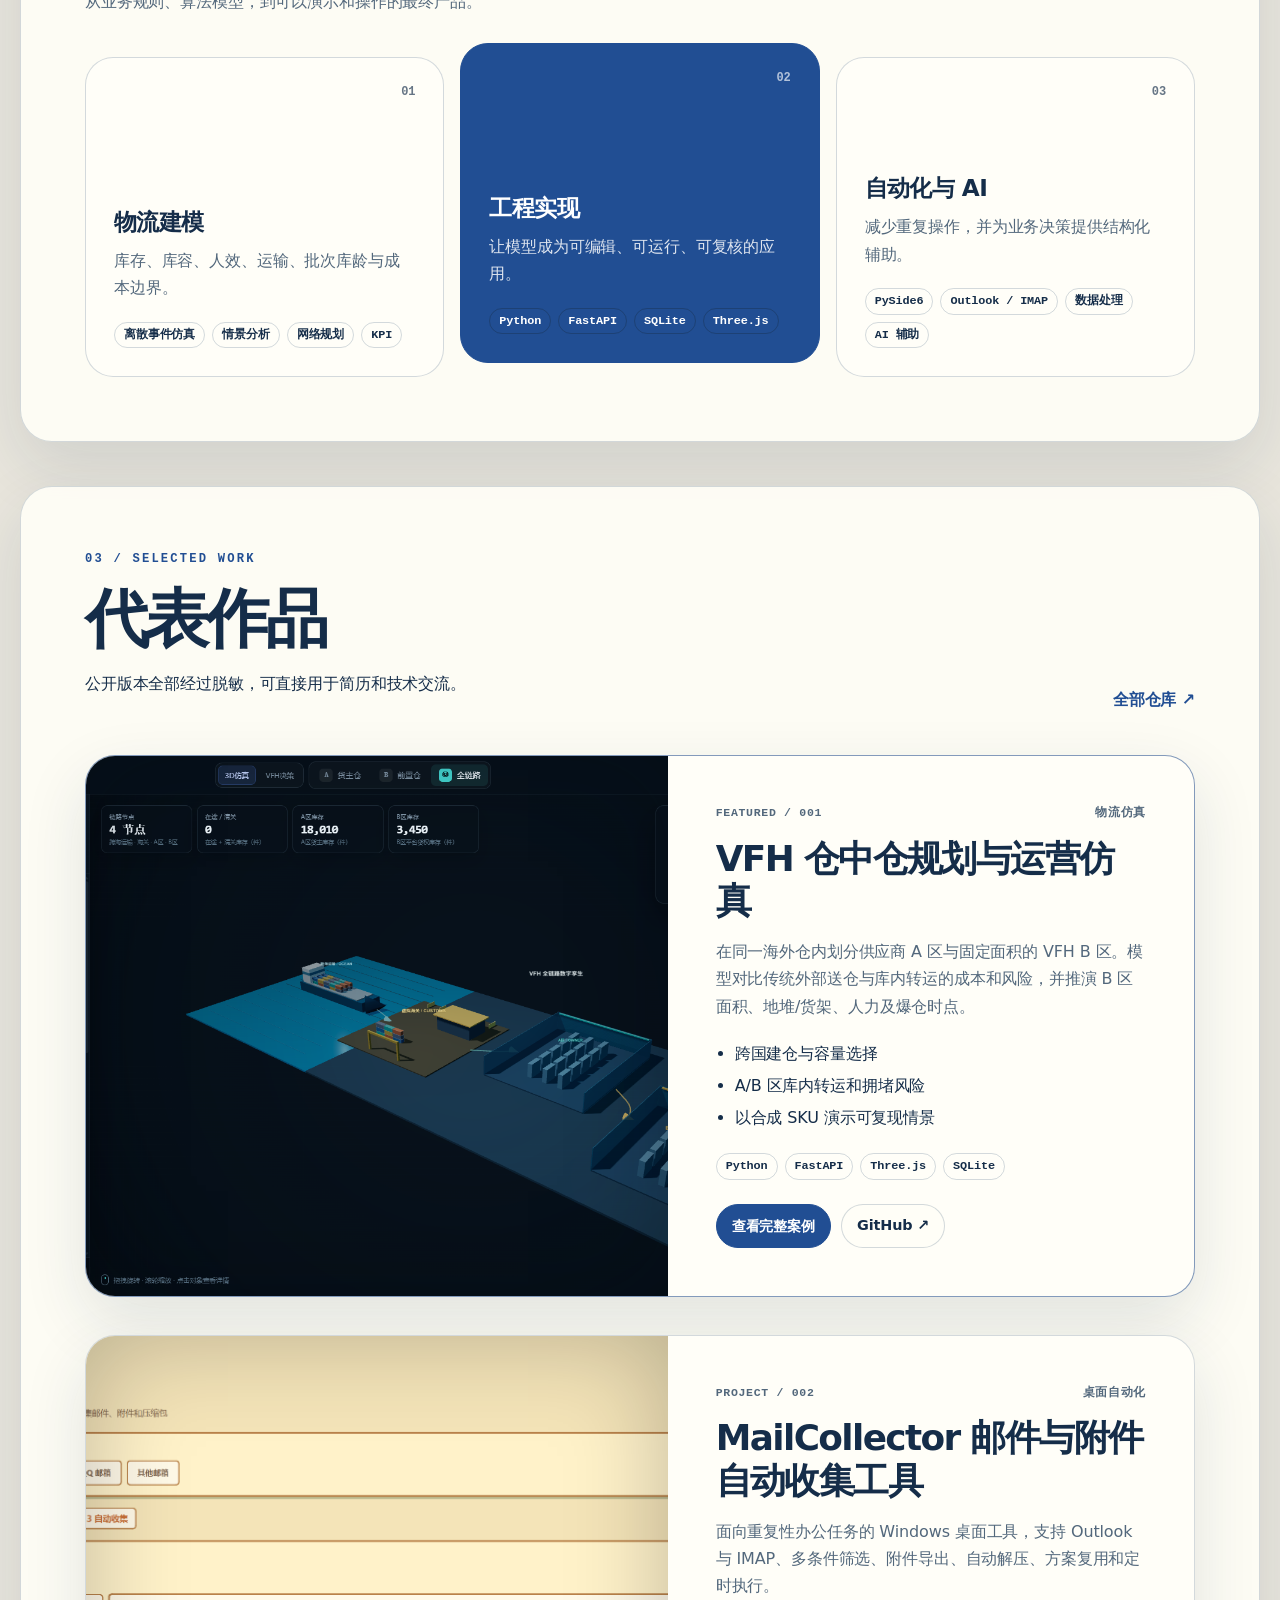
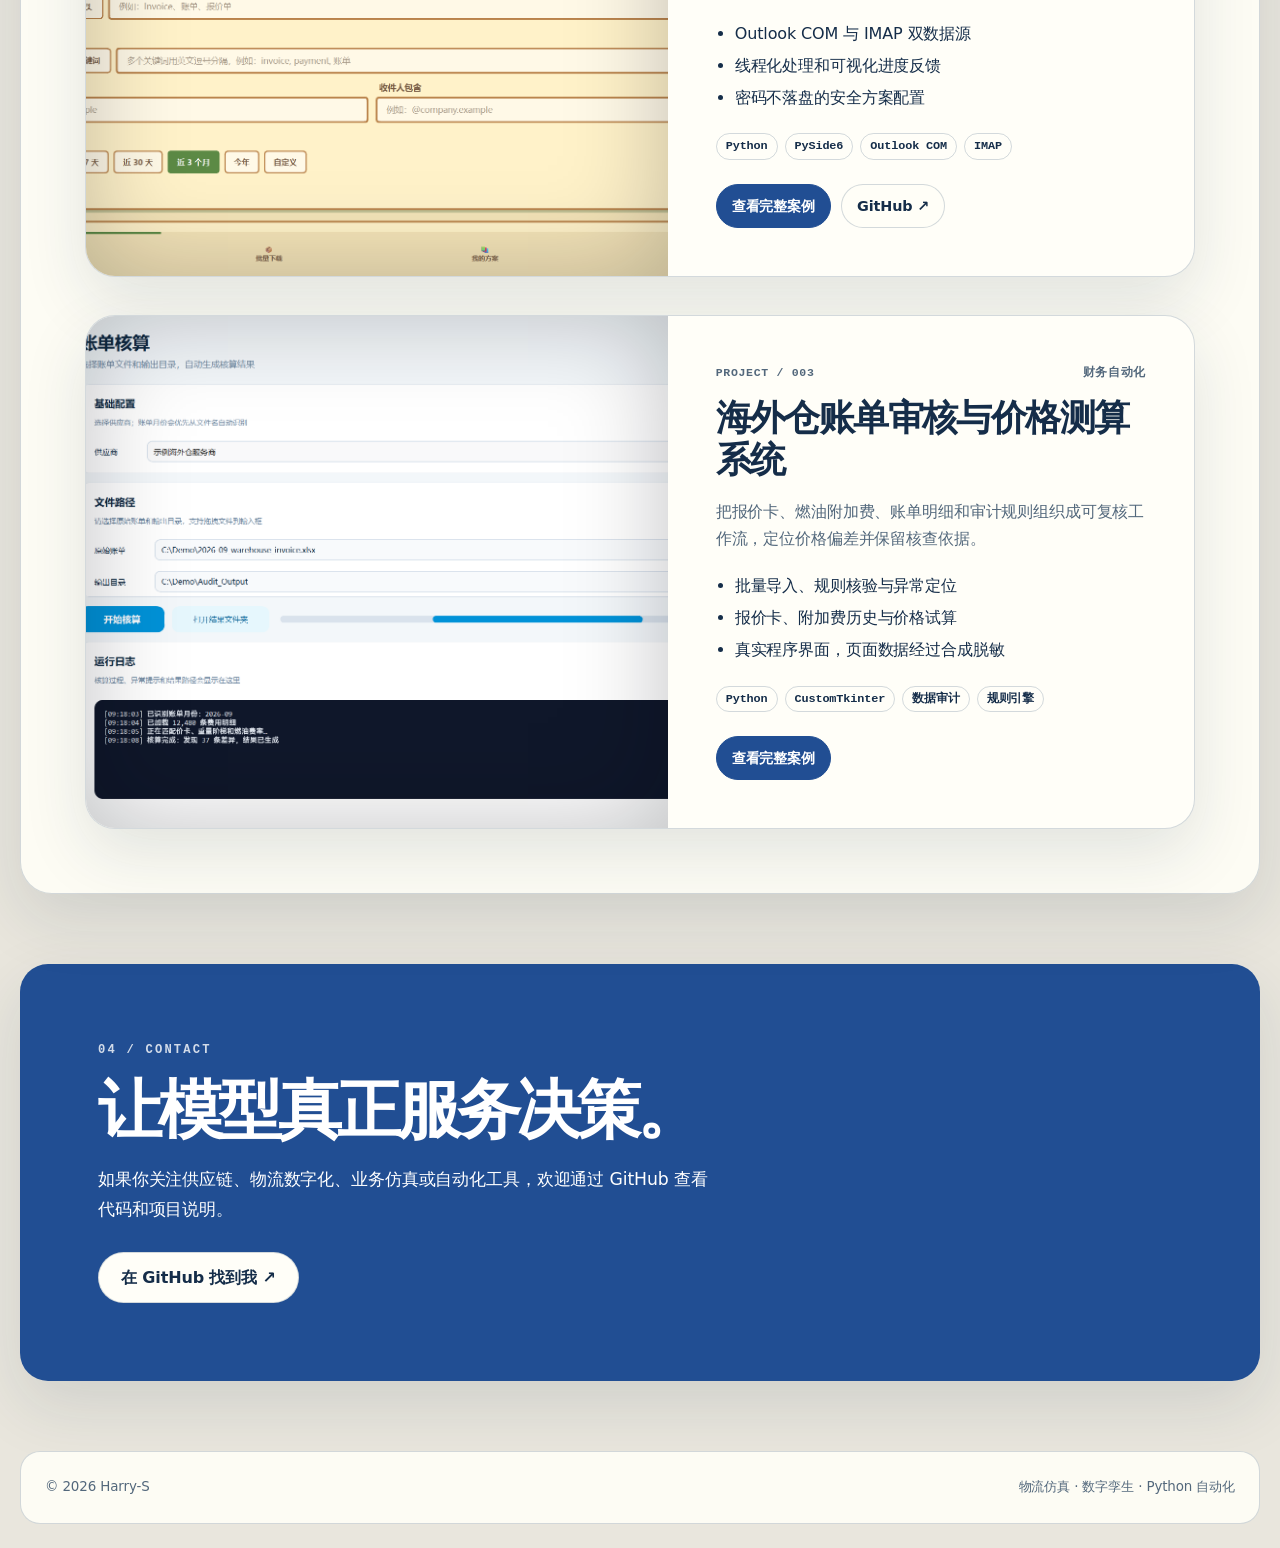
==== commit 13f179c0: "Use H-S monograms and preserve Harry-S display name" ====
--- a/index.html
+++ b/index.html
@@ -14,8 +14,8 @@
       type="image/svg+xml"
       href="data:image/svg+xml,%3Csvg xmlns='http://www.w3.org/2000/svg' viewBox='0 0 64 64'%3E%3Crect width='64' height='64' rx='16' fill='%230b1020'/%3E%3Cpath d='M18 22h28v8H18zm0 12h18v8H18z' fill='%23d7ff64'/%3E%3C/svg%3E"
     />
-    <link rel="stylesheet" href="./style.css" />
-    <link rel="stylesheet" href="./stage.css" />
+    <link rel="stylesheet" href="./style.css?v=hs2" />
+    <link rel="stylesheet" href="./stage.css?v=hs2" />
     <link rel="stylesheet" href="./porcelain.css" />
     <script src="./script.js" defer></script>
     <script src="./porcelain.js" defer></script>
@@ -26,7 +26,7 @@
 
     <header class="site-header">
       <a class="brand" href="#top" aria-label="返回首页">
-        <span class="brand-mark" aria-hidden="true">Harry-S</span>
+        <span class="brand-mark" aria-hidden="true">H-S</span>
         <span>物流科技作品集</span>
       </a>
       <nav class="nav" aria-label="主导航">
@@ -59,7 +59,7 @@
         </div>
 
         <aside class="profile-card" aria-label="个人信息摘要">
-          <div class="avatar" aria-hidden="true">Harry-S</div>
+          <div class="avatar" aria-hidden="true">H-S</div>
           <div>
             <p class="profile-name">Harry-S</p>
             <p class="profile-role">物流建模 · Python 自动化 · AI 决策辅助</p>
--- a/style.css
+++ b/style.css
@@ -70,7 +70,7 @@
   backdrop-filter: blur(18px);
 }
 .brand { display: inline-flex; align-items: center; gap: 10px; font-weight: 760; letter-spacing: -.02em; }
-.brand-mark { display: grid; place-items: center; width: 66px; height: 36px; flex-shrink: 0; white-space: nowrap; border-radius: 10px; background: var(--accent); color: var(--accent-ink); font: 800 12px/1 ui-monospace, monospace; }
+.brand-mark { display: grid; place-items: center; width: 36px; height: 36px; flex-shrink: 0; white-space: nowrap; border-radius: 10px; background: var(--accent); color: var(--accent-ink); font: 800 12px/1 ui-monospace, monospace; }
 .nav { display: flex; gap: 28px; color: var(--muted); font-size: .9rem; }
 .nav a { transition: color .2s ease; }
 .nav a:hover { color: var(--text); }
--- a/stage.css
+++ b/stage.css
@@ -5,7 +5,7 @@
 body { background:var(--bg); letter-spacing:-.008em; overflow-x:hidden; }
 body::before { content:""; pointer-events:none; position:fixed; inset:0; z-index:-1; opacity:.32; background:radial-gradient(ellipse at 77% 16%,rgba(65,115,145,.16),transparent 44%),linear-gradient(90deg,transparent 49.9%,rgba(181,220,230,.035) 50%,transparent 50.1%); }
 .site-header { width:min(calc(100% - 44px),var(--max)); margin:16px auto 0; padding:8px 12px 8px 17px; border-radius:100px; background:color-mix(in srgb,var(--bg-elevated) 86%,transparent); box-shadow:0 18px 55px rgba(0,0,0,.18); }
-.brand-mark { border-radius:18px; background:var(--text); color:var(--bg); }
+.brand-mark { border-radius:50%; background:var(--text); color:var(--bg); }
 .nav { gap:32px; }
 .nav a, .header-cta { position:relative; transition:color .25s ease; }
 .nav a::after, .header-cta::after { content:""; position:absolute; left:0; right:100%; bottom:-5px; height:1px; background:var(--accent); transition:right .3s ease; }
@@ -24,7 +24,7 @@
 .profile-card { border-radius:34px; border-color:color-mix(in srgb,var(--accent) 22%,var(--line)); background:linear-gradient(155deg,rgba(103,157,173,.15),transparent 48%),var(--bg-elevated); transform:rotate(2deg); transition:transform .5s ease,border-color .4s; }
 .profile-card:hover { transform:rotate(0) translateY(-8px); border-color:var(--accent); }
 .profile-card::after { content:"⌁"; top:-22px; right:16px; font-size:11rem; color:rgba(150,235,219,.1); }
-.avatar { border-radius:50%; font-size:16px; white-space:nowrap; }
+.avatar { border-radius:50%; font-size:22px; white-space:nowrap; }
 .section { padding-block:130px; }
 .section-heading h2,.contact h2 { letter-spacing:-.065em; }
 .tool-card { border-radius:28px; background:linear-gradient(160deg,rgba(100,160,174,.06),transparent 60%),var(--surface); }
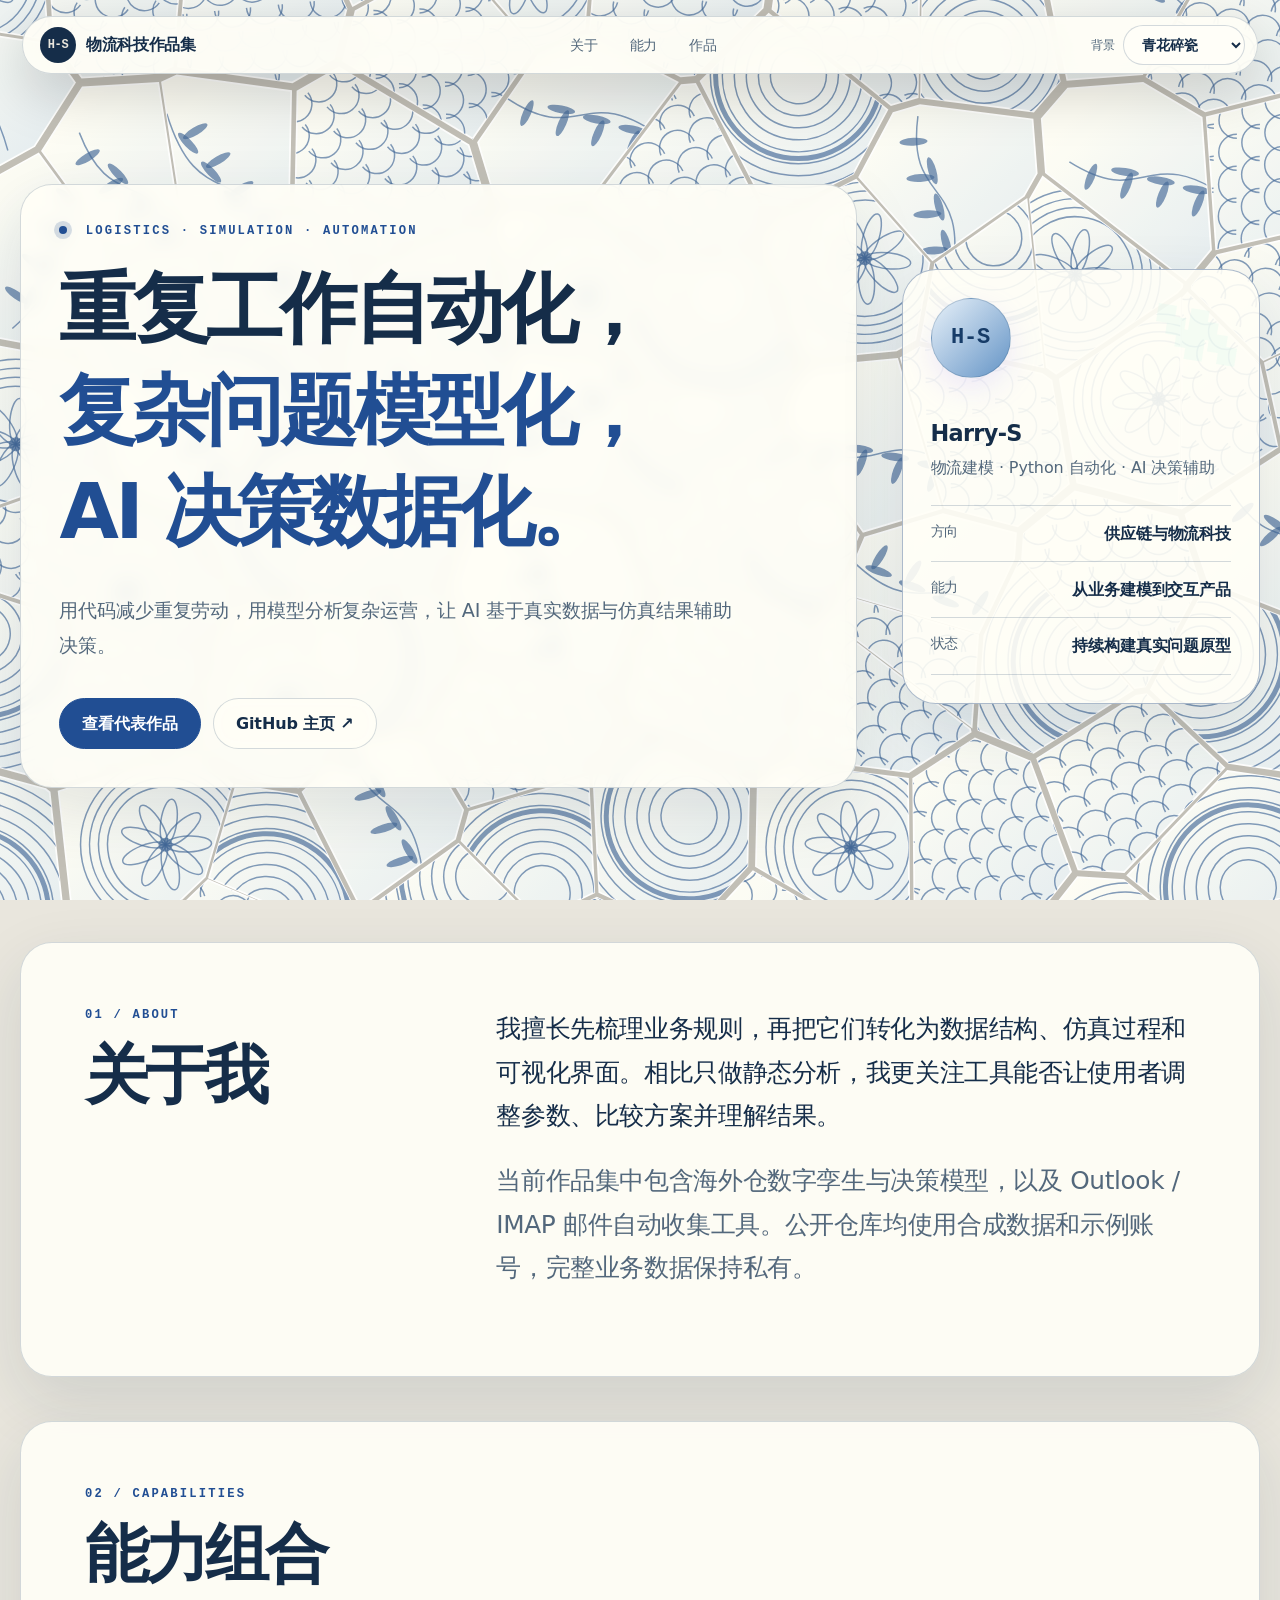
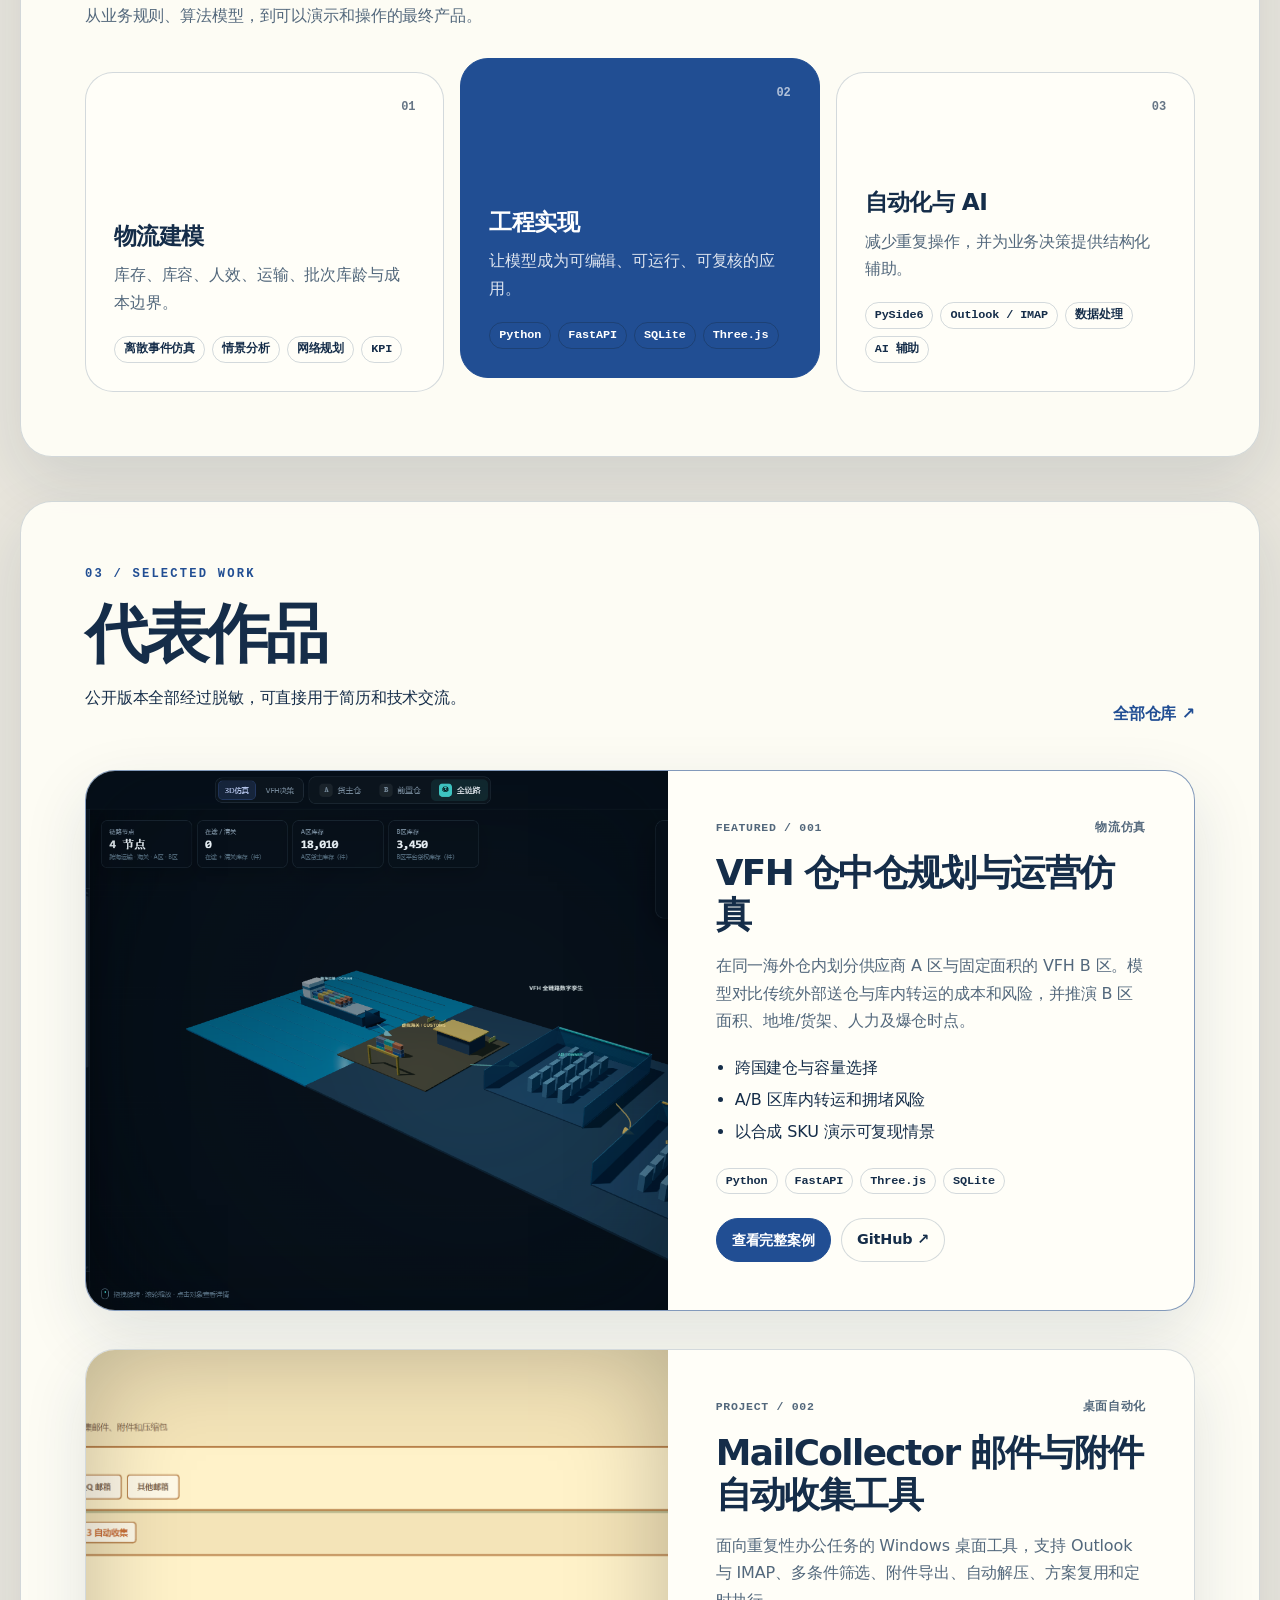
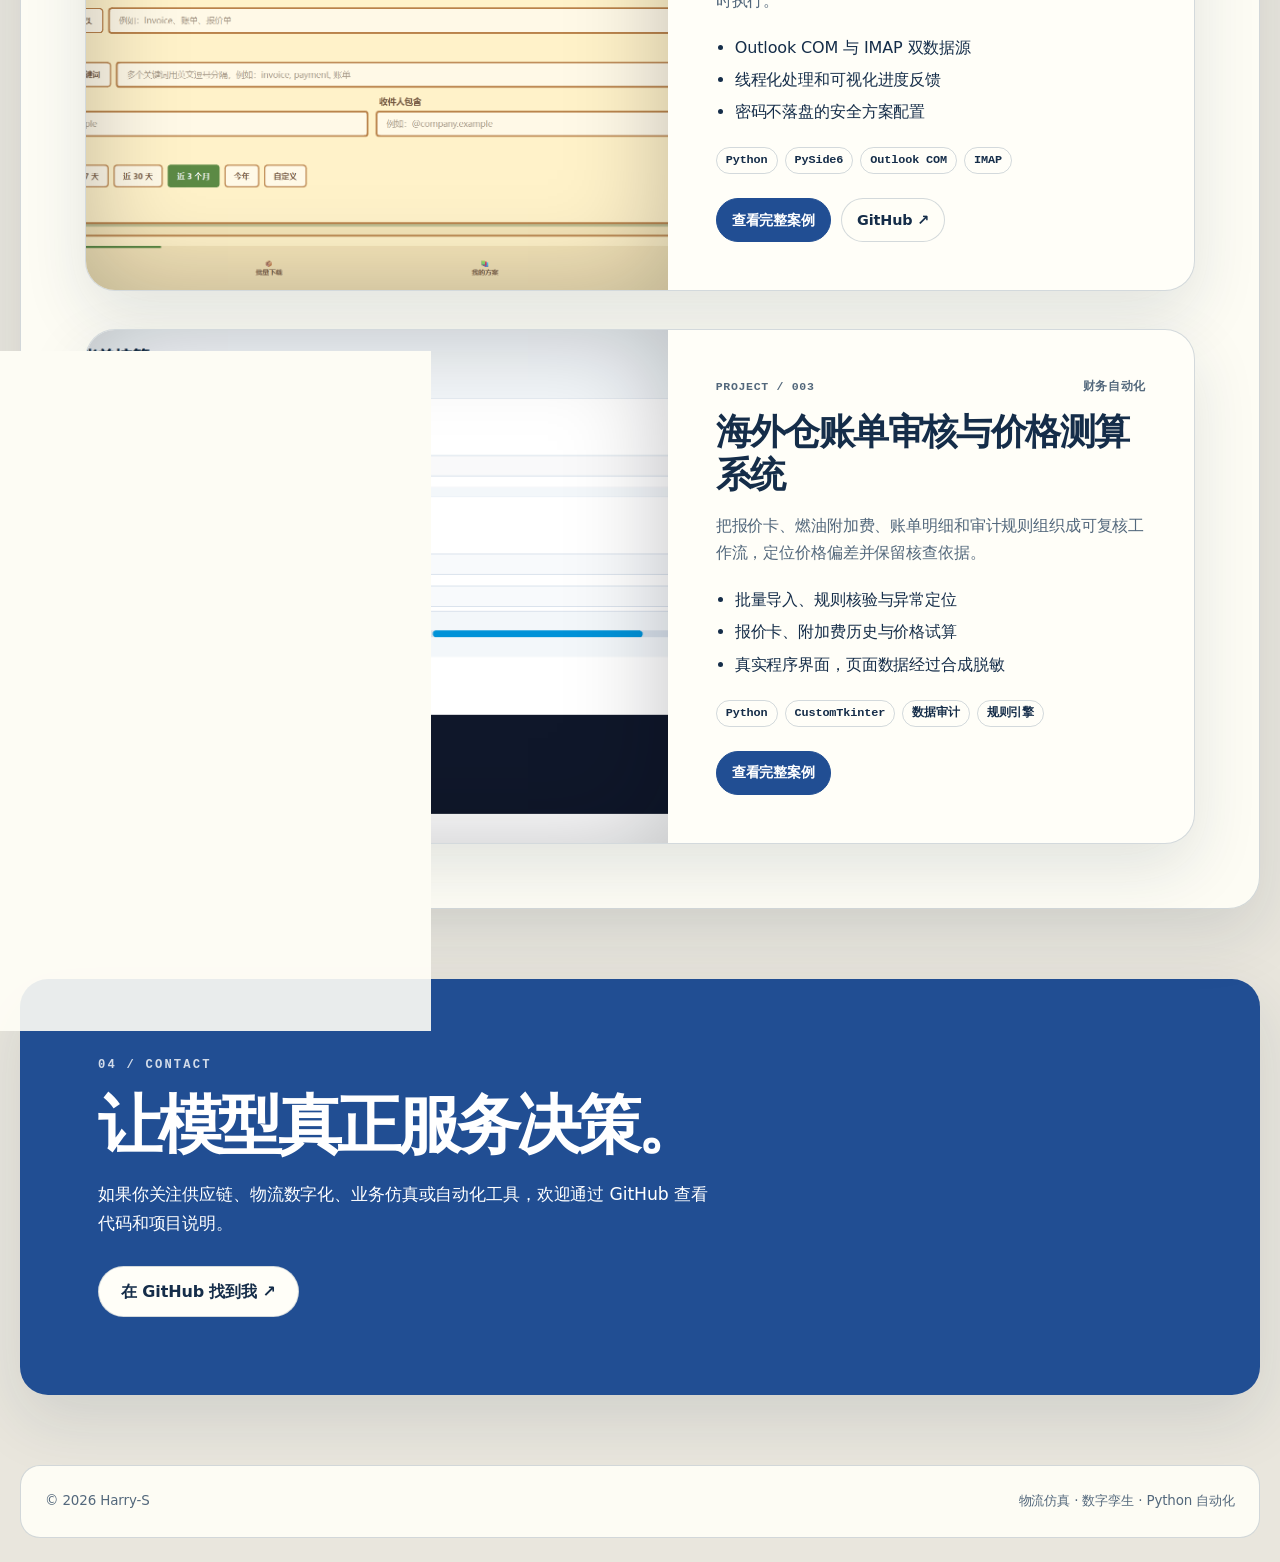
==== commit ec0b6635: "Update portfolio slogan for automation modeling and AI decisions" ====
--- a/index.html
+++ b/index.html
@@ -16,7 +16,7 @@
     />
     <link rel="stylesheet" href="./style.css?v=hs2" />
     <link rel="stylesheet" href="./stage.css?v=hs2" />
-    <link rel="stylesheet" href="./porcelain.css" />
+    <link rel="stylesheet" href="./porcelain.css?v=slogan1" />
     <script src="./script.js" defer></script>
     <script src="./porcelain.js" defer></script>
   </head>
@@ -48,9 +48,9 @@
       <section class="hero" id="top" aria-labelledby="hero-title">
         <div class="hero-copy">
           <p class="eyebrow"><span class="status-dot" aria-hidden="true"></span> LOGISTICS · SIMULATION · AUTOMATION</p>
-          <h1 id="hero-title">让复杂运营，<span>变得可预见。</span></h1>
+          <h1 id="hero-title" class="hero-slogan"><span>重复工作自动化，</span><span>复杂问题模型化，</span><span>AI 决策数据化。</span></h1>
           <p class="hero-lead">
-            我把海外仓的空间、库存、成本和作业节奏，转化为可交互的模型。让“要不要建、建多大、何时会满”这样的决策，有依据可看、有情景可试。
+            用代码减少重复劳动，用模型分析复杂运营，让 AI 基于真实数据与仿真结果辅助决策。
           </p>
           <div class="hero-actions">
             <a class="button button-primary" href="#projects">查看代表作品</a>
--- a/porcelain.css
+++ b/porcelain.css
@@ -10,6 +10,10 @@
 .portfolio-home .hero { gap:45px; }
 .portfolio-home .hero-copy { padding:clamp(24px,3vw,45px); border:1px solid var(--line); border-radius:32px; background:var(--surface); box-shadow:var(--shadow); backdrop-filter:blur(9px); }
 .portfolio-home .hero h1 { font-size:clamp(3rem,6.3vw,6.2rem); line-height:1.12; }
+.portfolio-home .hero-copy { container-type:inline-size; }
+.portfolio-home .hero h1.hero-slogan { font-size:clamp(1.35rem,10.4cqi,4.8rem); line-height:1.32; letter-spacing:-.045em; }
+.portfolio-home .hero h1.hero-slogan span { display:block; white-space:nowrap; }
+.portfolio-home .hero h1.hero-slogan span:first-child { color:var(--text); -webkit-text-fill-color:var(--text); }
 .portfolio-home .hero h1 span { color:var(--accent); background:none; -webkit-text-fill-color:var(--accent); }
 .portfolio-home .profile-card { background:var(--surface); transform:none; }
 .portfolio-home .profile-card:hover { transform:translateY(-5px); }
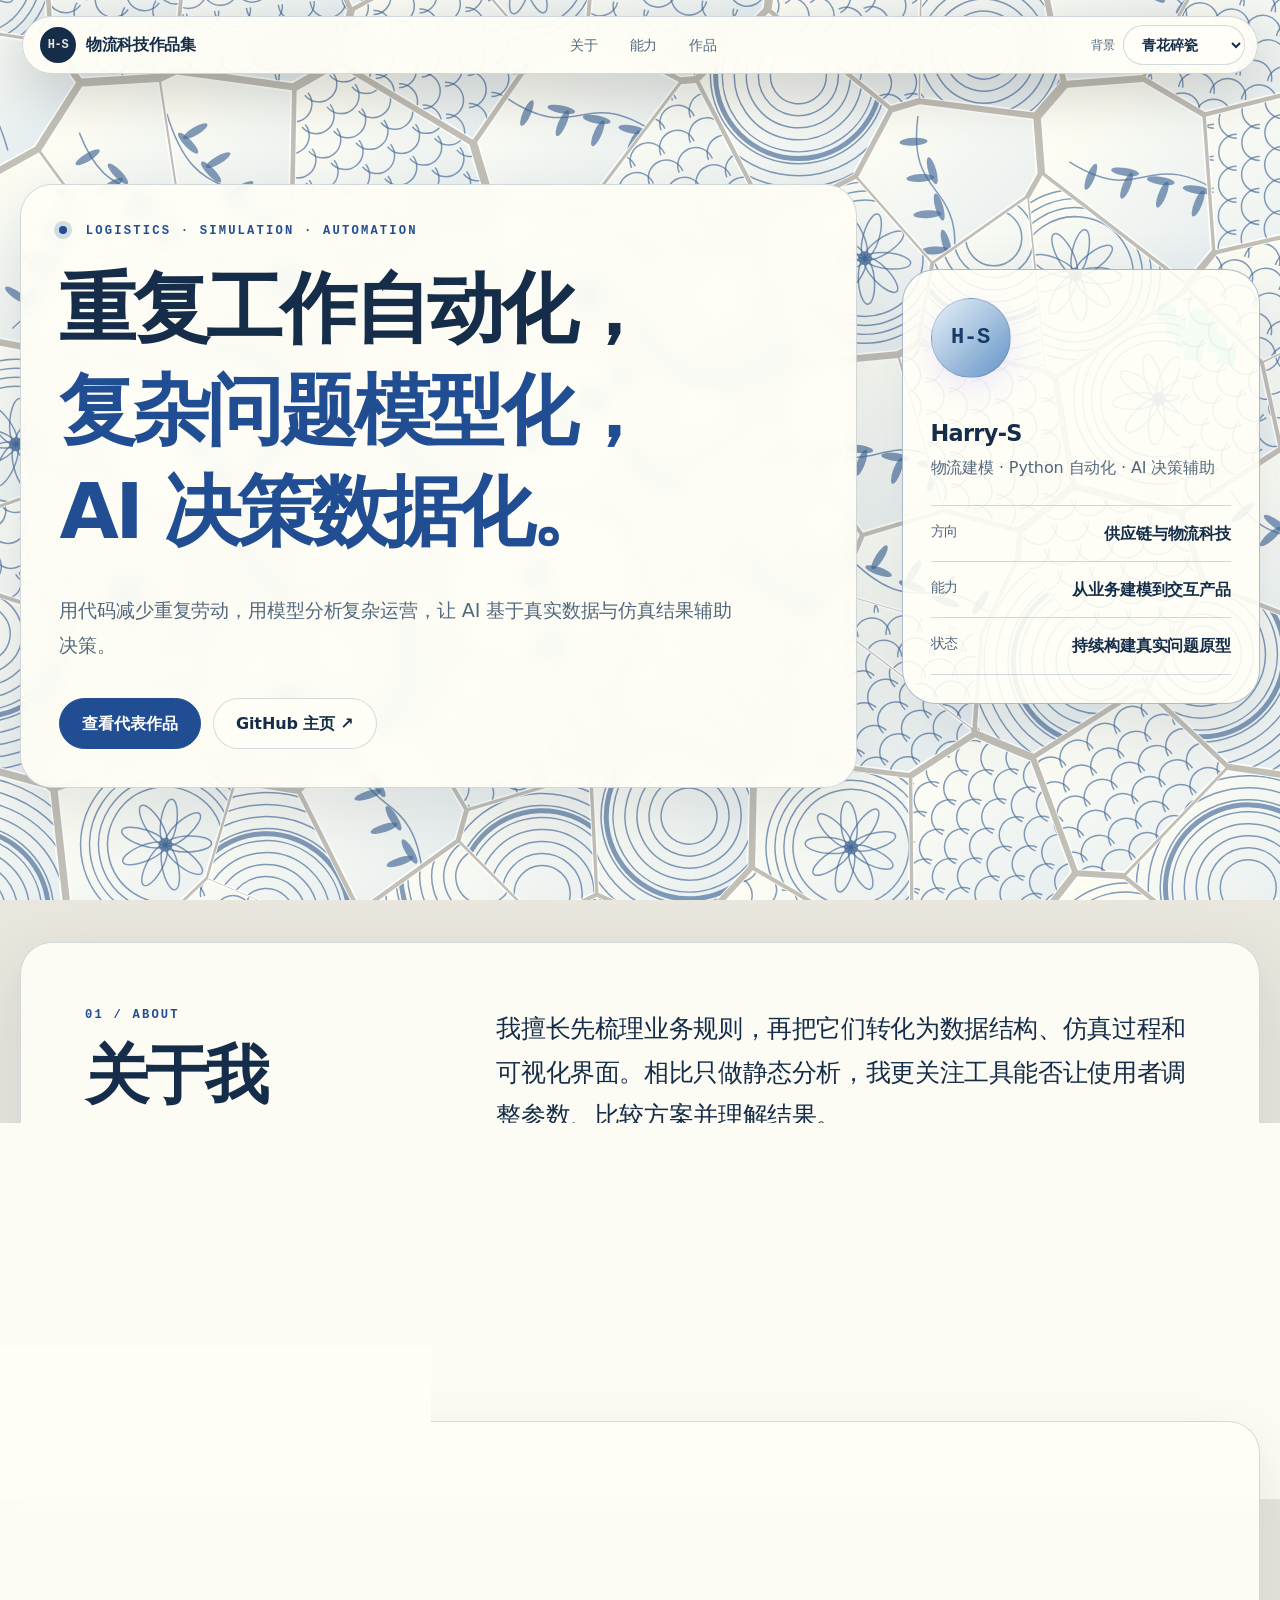
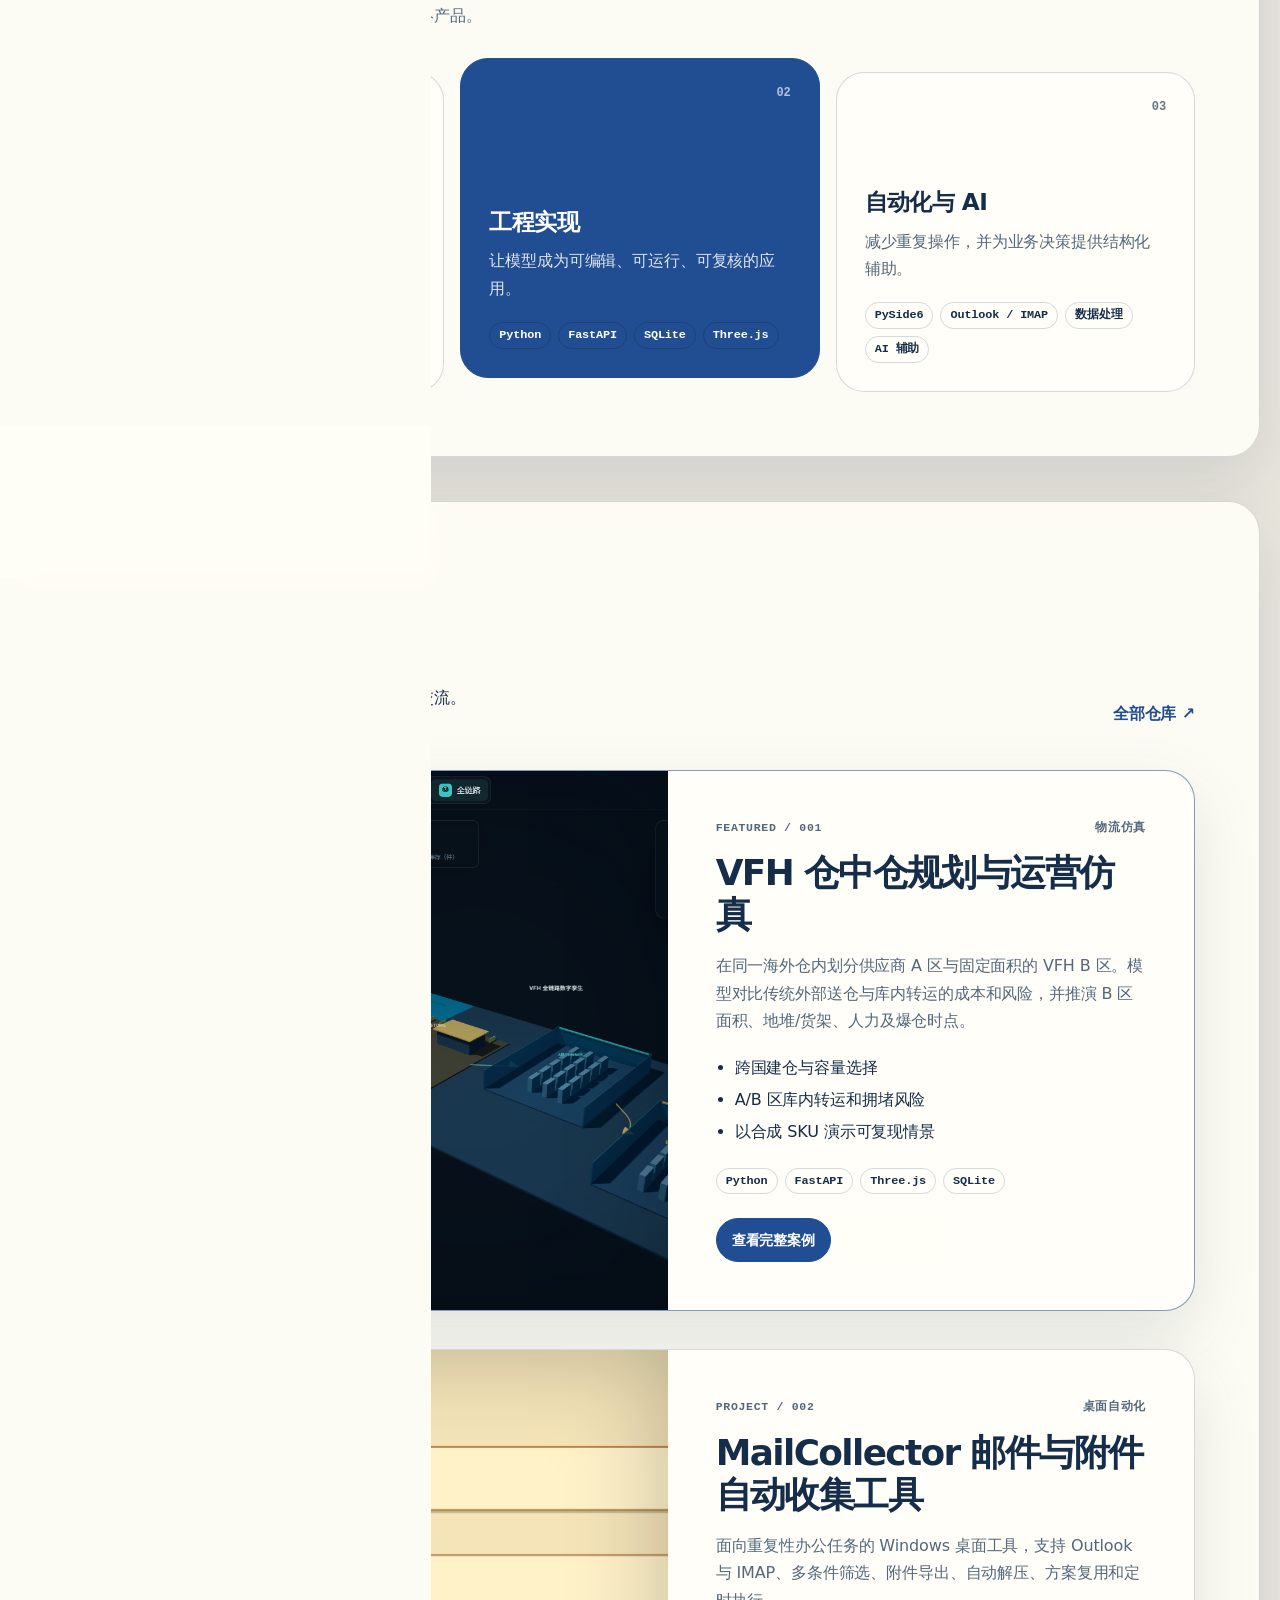
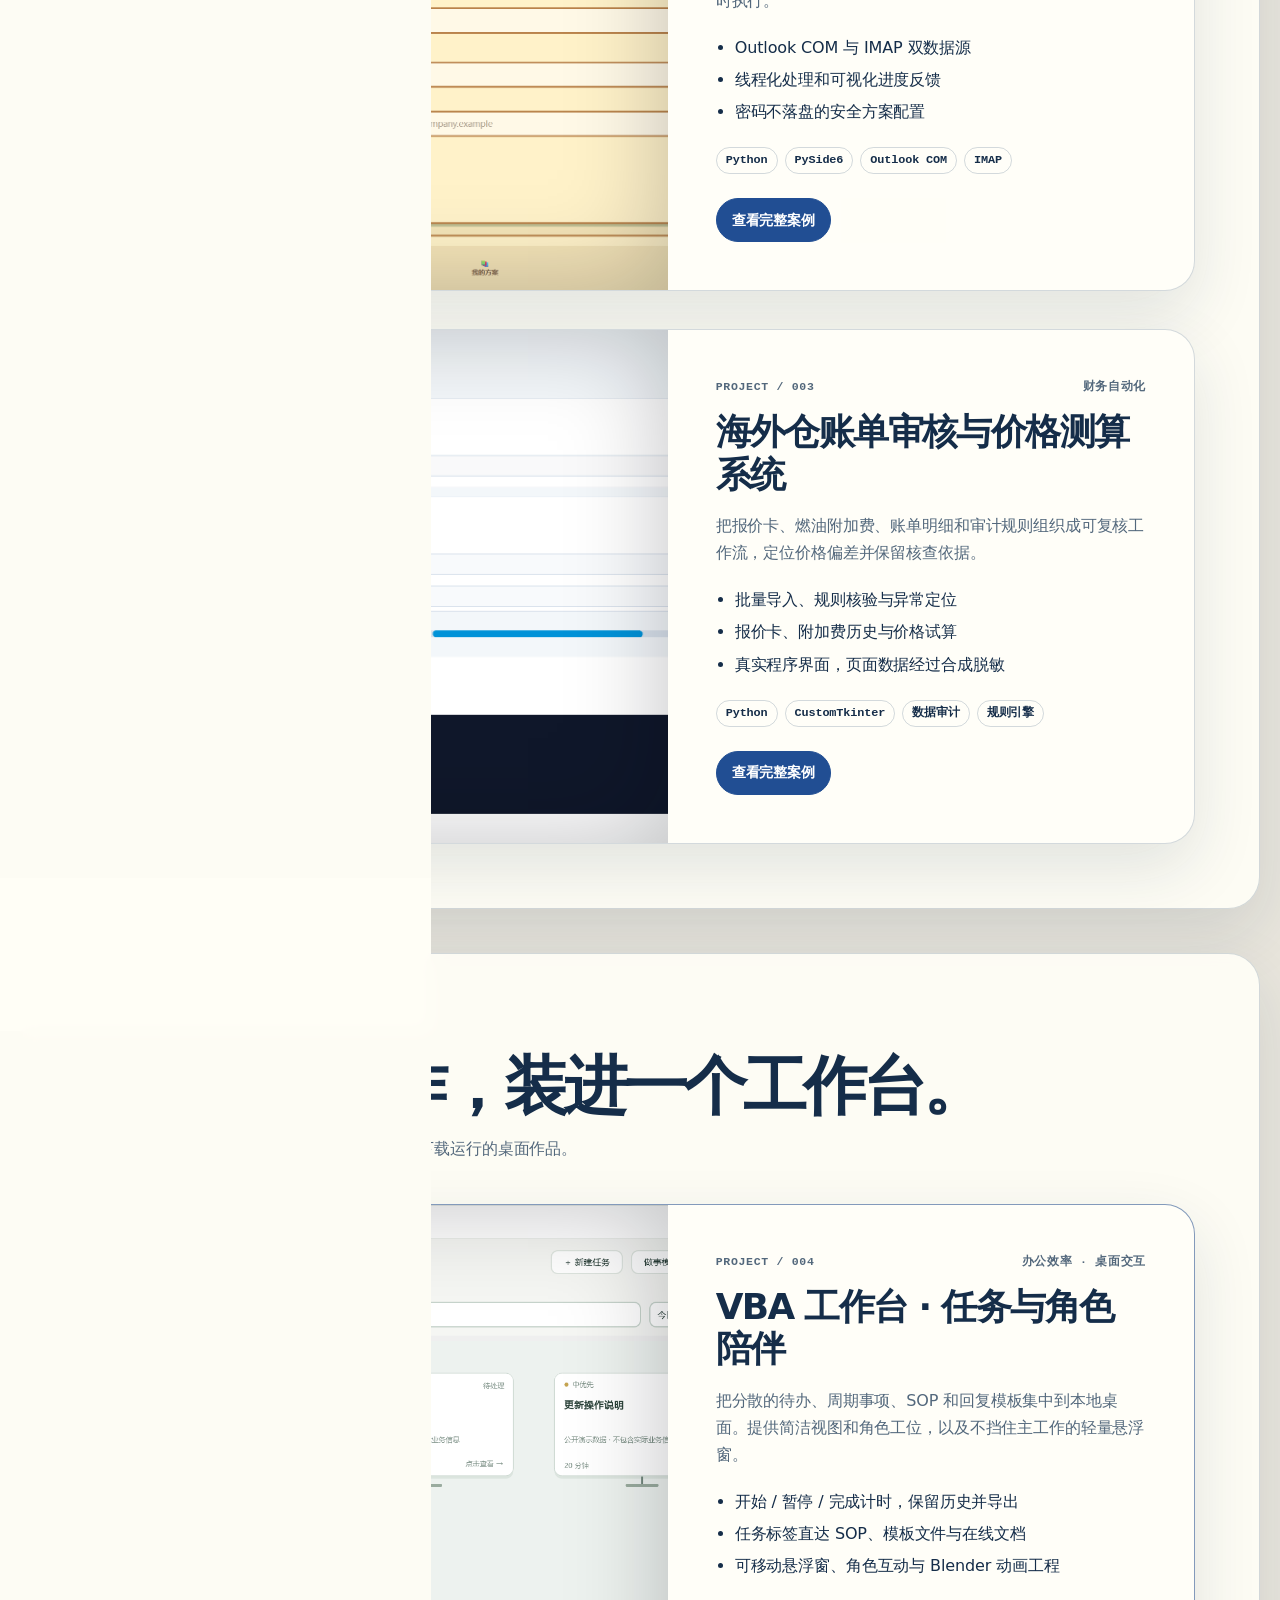
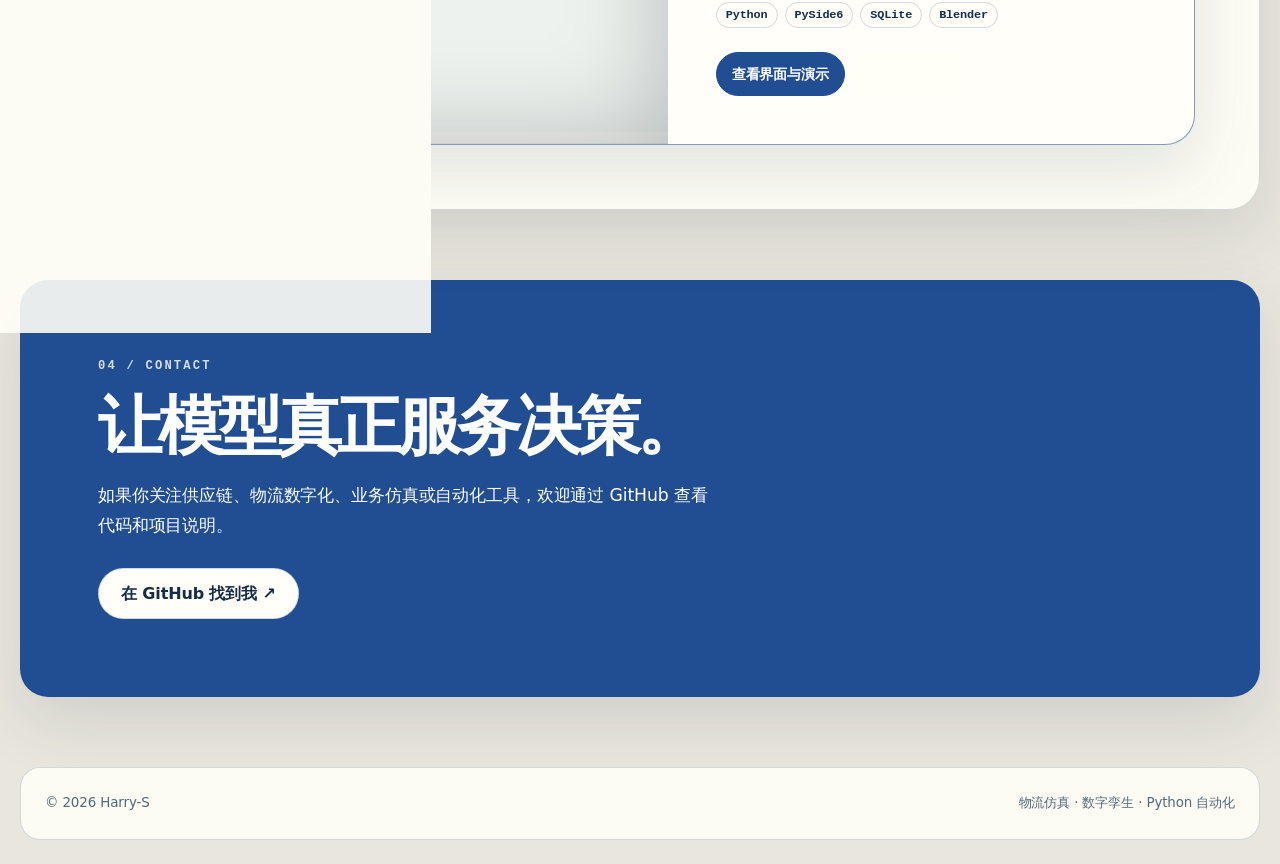
==== commit 5025598e: "Add Harry-S desktop task workbench case study and sanitized demo screenshots" ====
--- a/index.html
+++ b/index.html
@@ -82,7 +82,7 @@
             我擅长先梳理业务规则，再把它们转化为数据结构、仿真过程和可视化界面。相比只做静态分析，我更关注工具能否让使用者调整参数、比较方案并理解结果。
           </p>
           <p>
-            当前作品集中包含海外仓数字孪生与决策模型，以及 Outlook / IMAP 邮件自动收集工具。公开仓库均使用合成数据和示例账号，完整业务数据保持私有。
+            当前作品涵盖海外仓仿真、账单审核、邮件自动收集，以及融合任务计时、做事模板与角色互动的桌面工作台。公开演示使用合成数据，完整业务数据保持私有。
           </p>
         </div>
       </section>
@@ -194,6 +194,21 @@
         </div>
       </section>
 
+      <section class="section" aria-labelledby="workbench-title" id="workbench">
+        <div class="section-heading"><p class="section-index">NEW / DESKTOP WORKBENCH</p><h2 id="workbench-title">把每天的工作，装进一个工作台。</h2><p>任务、计时、模板与一点有趣的陪伴。一个可以下载运行的桌面作品。</p></div>
+        <article class="project-card project-featured">
+          <a class="project-visual" href="./projects/vba-workbench.html" aria-label="查看 VBA 工作台完整案例"><img loading="lazy" src="./assets/workbench/02-companions.png" alt="真实工作台界面：四个虚构任务显示为电脑工位，橘猫在进行中的任务上办公"></a>
+          <div class="project-content">
+            <div class="project-topline"><span>PROJECT / 004</span><span>办公效率 · 桌面交互</span></div>
+            <h3>VBA 工作台 · 任务与角色陪伴</h3>
+            <p>把分散的待办、周期事项、SOP 和回复模板集中到本地桌面。提供简洁视图和角色工位，以及不挡住主工作的轻量悬浮窗。</p>
+            <ul class="project-points"><li>开始 / 暂停 / 完成计时，保留历史并导出</li><li>任务标签直达 SOP、模板文件与在线文档</li><li>可移动悬浮窗、角色互动与 Blender 动画工程</li></ul>
+            <ul class="project-meta"><li>Python</li><li>PySide6</li><li>SQLite</li><li>Blender</li></ul>
+            <div class="project-actions"><a class="button button-primary" href="./projects/vba-workbench.html">查看界面与演示</a><a class="button button-secondary" href="https://github.com/2631646035-dot/vba-workbench-desktop" target="_blank" rel="noreferrer">GitHub ↗</a></div>
+          </div>
+        </article>
+      </section>
+
       <section class="contact" aria-labelledby="contact-title">
         <p class="section-index">04 / CONTACT</p>
         <h2 id="contact-title">让模型真正服务决策。</h2>
